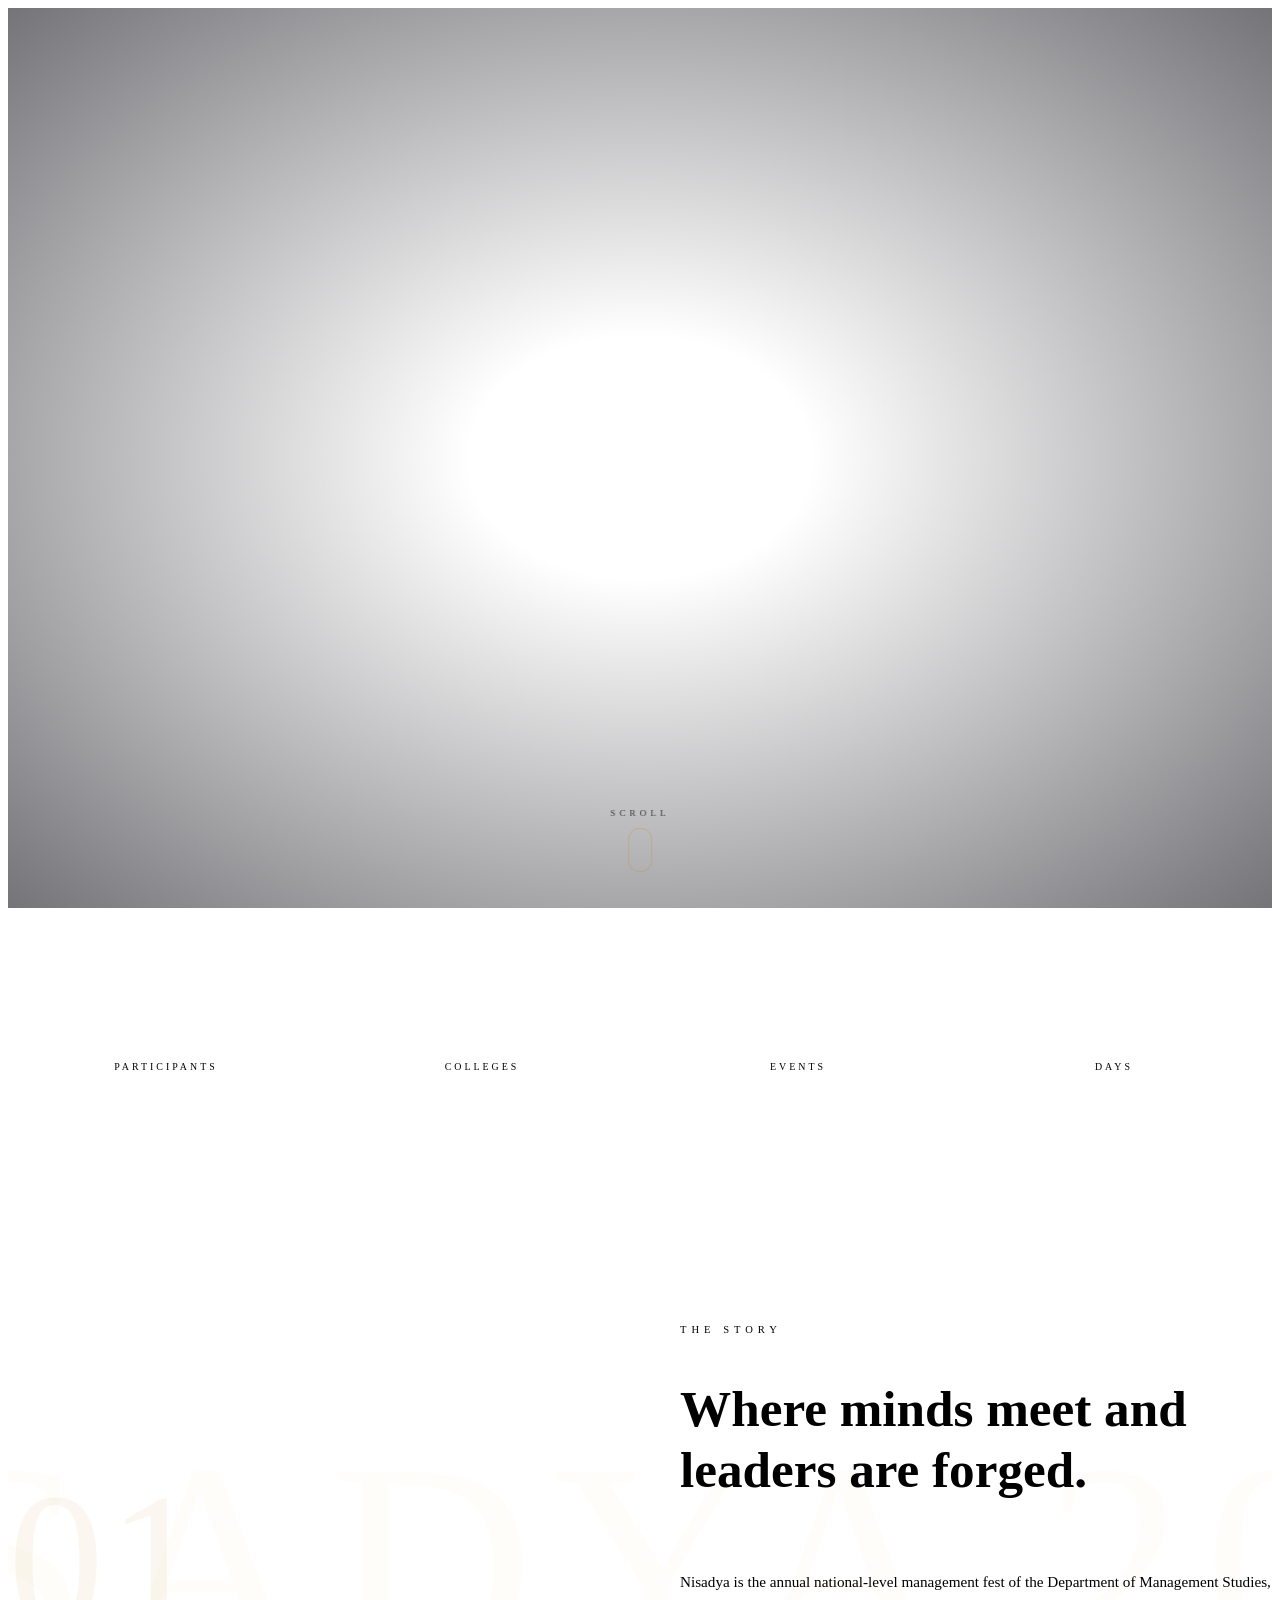
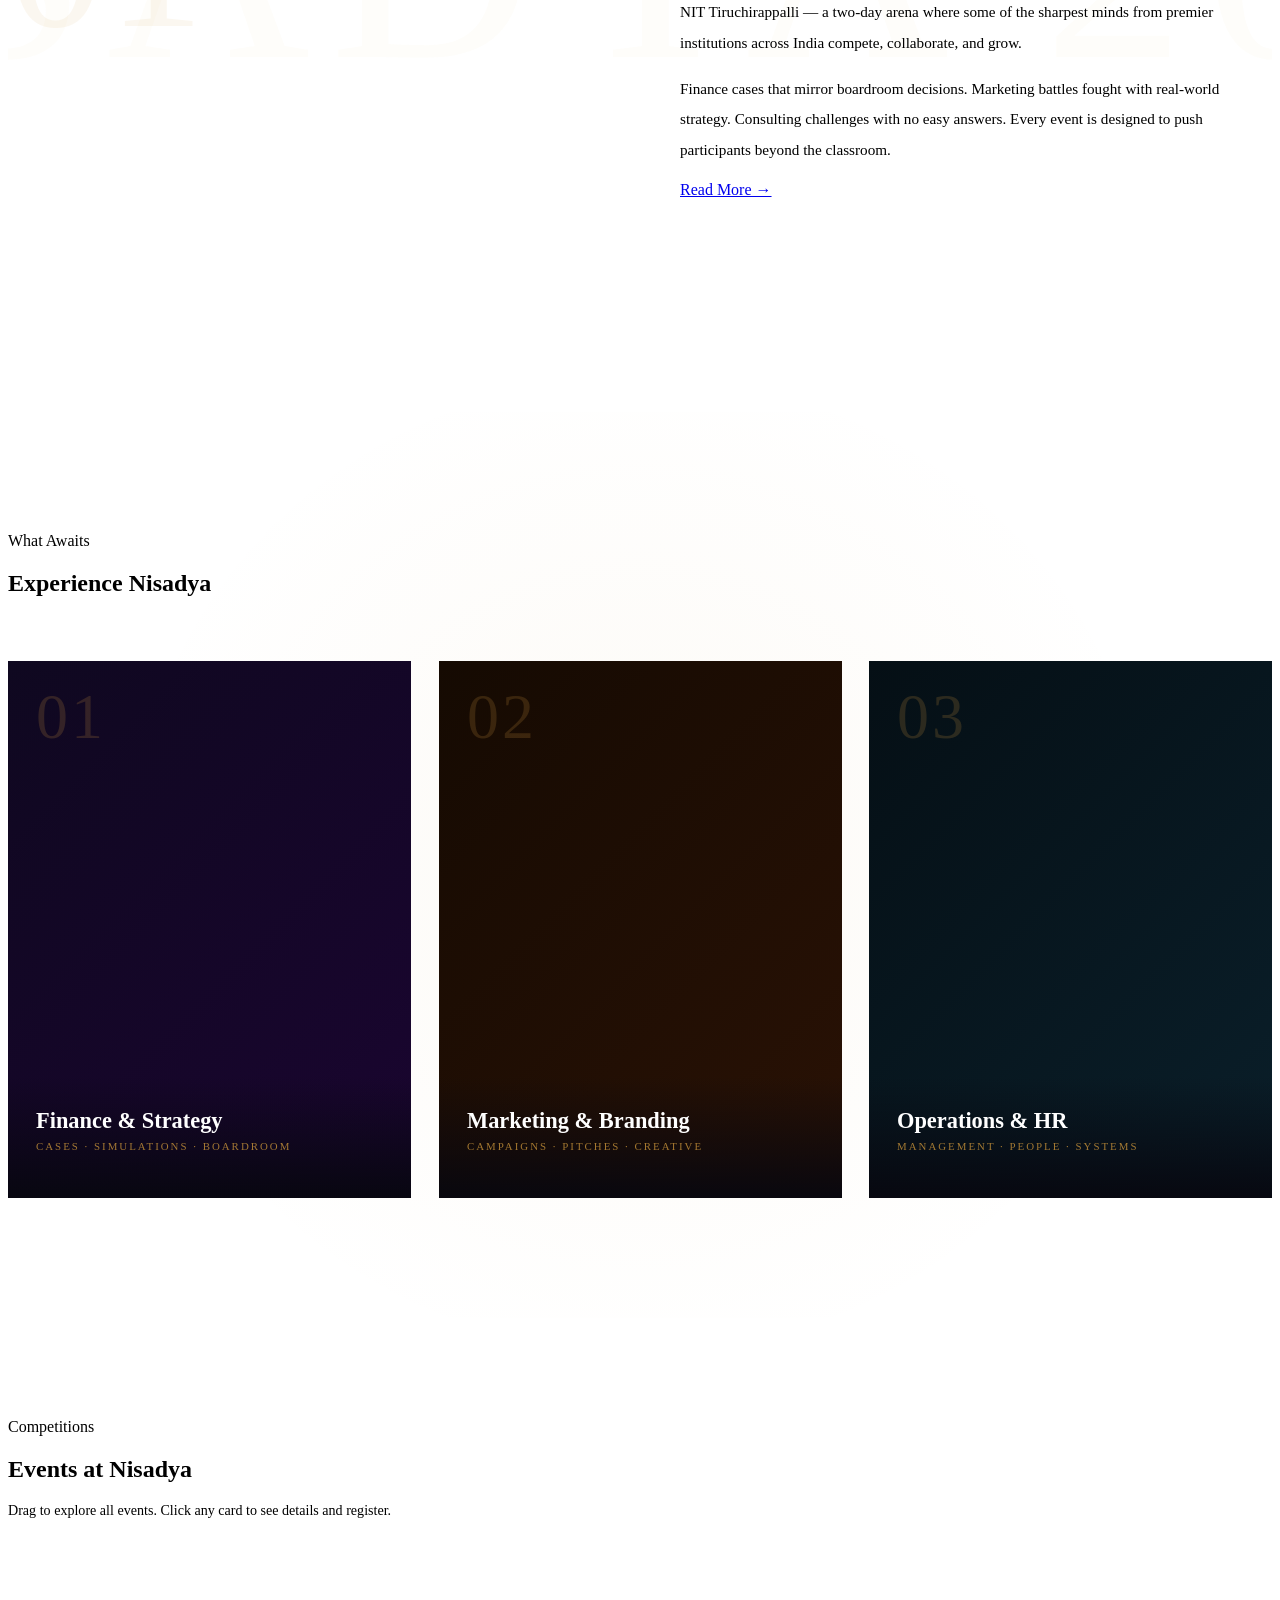
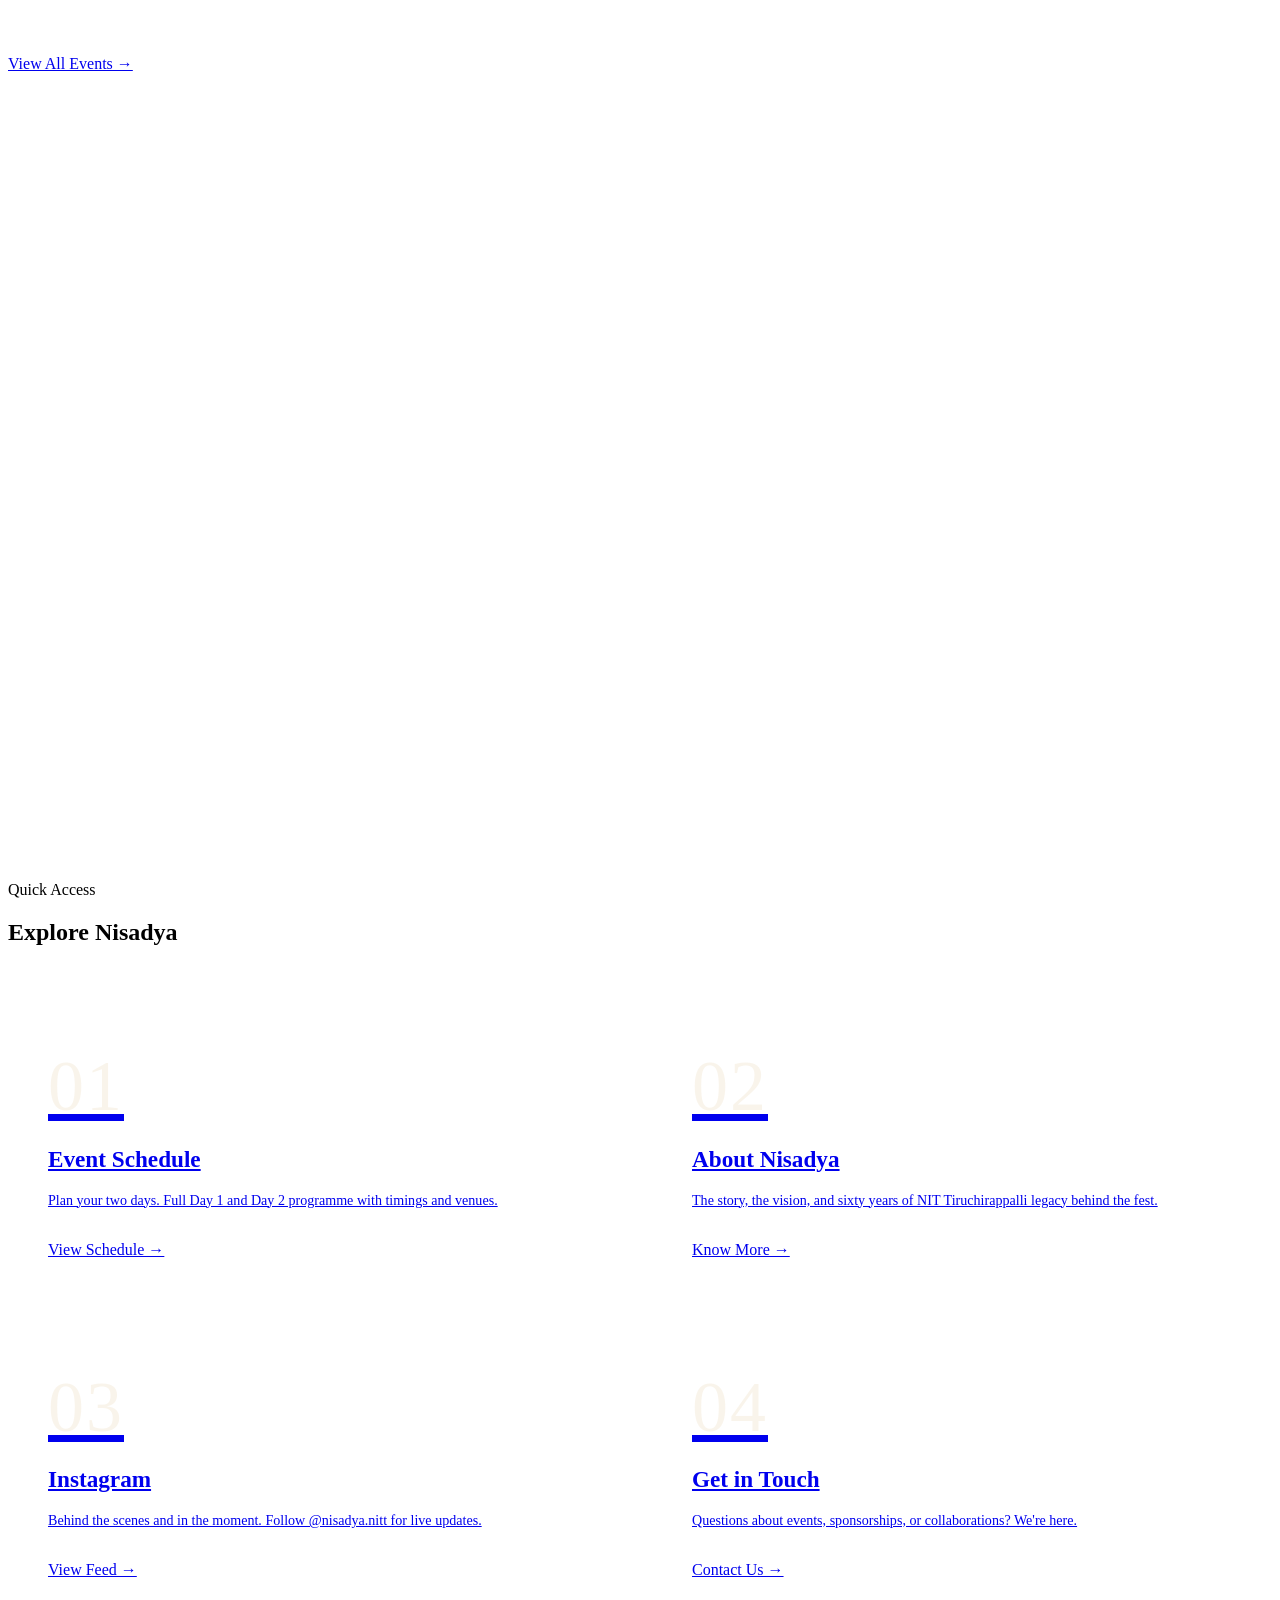
==== index.html @ 536156fb "Create index.html" ====
<!DOCTYPE html>
<html lang="en" data-theme="dark">
<head>
<meta charset="UTF-8"/><meta name="viewport" content="width=device-width,initial-scale=1.0"/>
<title>Nisadya 2025 – National Management Conclave</title>
<link rel="stylesheet" href="css/style.css"/>
<style>
/* ══ HERO ══ */
#hero{position:relative;height:100vh;min-height:640px;overflow:hidden;display:flex;align-items:center;justify-content:center;perspective:1200px;}
#pcanvas{position:absolute;inset:0;z-index:0;}
.hero-ov{position:absolute;inset:0;z-index:1;background:radial-gradient(ellipse 90% 90% at 50% 50%,transparent 15%,rgba(7,7,15,.75) 100%);}
[data-theme="light"] .hero-ov{background:radial-gradient(ellipse 90% 90% at 50% 50%,transparent 15%,rgba(244,239,230,.7) 100%);}
.hero-media{position:absolute;inset:0;z-index:0;}
.hero-slide{position:absolute;inset:0;opacity:0;transition:opacity 1.4s ease;}
.hero-slide.active{opacity:1;}
.hero-slide img,.hero-slide video{width:100%;height:100%;object-fit:cover;}

/* 3D FLOATING HERO TEXT */
.hero-inner{position:relative;z-index:2;text-align:center;padding:0 24px;transform-style:preserve-3d;}
.hero-eyebrow{font-size:.66rem;letter-spacing:6px;text-transform:uppercase;color:var(--gold);margin-bottom:24px;opacity:0;animation:fadeUp .9s .1s var(--ease) forwards;}
.hero-title{font-family:var(--fd);font-size:clamp(5rem,13vw,13rem);letter-spacing:10px;line-height:.9;
  background:linear-gradient(160deg,#fff 10%,var(--gold-lt) 45%,var(--gold) 80%);
  -webkit-background-clip:text;-webkit-text-fill-color:transparent;background-clip:text;
  opacity:0;animation:heroReveal 1.4s .15s var(--ease) forwards;
  filter:drop-shadow(0 0 80px rgba(201,147,58,.3));}
[data-theme="light"] .hero-title{background:linear-gradient(160deg,#1a0f00 10%,var(--gold) 50%,var(--gold-lt) 90%);-webkit-background-clip:text;-webkit-text-fill-color:transparent;background-clip:text;}
.hero-sub{font-family:var(--fs);font-style:italic;font-size:clamp(1rem,2.2vw,1.5rem);color:rgba(240,236,228,.55);margin-top:18px;letter-spacing:2px;opacity:0;animation:fadeUp .9s .35s var(--ease) forwards;}
[data-theme="light"] .hero-sub{color:rgba(40,25,5,.6);}
.hero-actions{display:flex;gap:16px;justify-content:center;margin-top:48px;flex-wrap:wrap;opacity:0;animation:fadeUp .9s .5s var(--ease) forwards;}
.hero-scroll{position:absolute;bottom:36px;left:50%;transform:translateX(-50%);z-index:2;display:flex;flex-direction:column;align-items:center;gap:10px;opacity:0;animation:fadeIn 1s 1.2s forwards;}
.hero-scroll span{font-size:.58rem;letter-spacing:4px;text-transform:uppercase;color:var(--gold);opacity:.7;}
.scroll-mouse{width:22px;height:36px;border:1px solid rgba(201,147,58,.4);border-radius:11px;display:flex;justify-content:center;padding-top:6px;}
.scroll-mouse::before{content:'';width:3px;height:7px;background:var(--gold);border-radius:2px;animation:scrollBall 1.8s ease-in-out infinite;}
@keyframes scrollBall{0%,100%{transform:translateY(0);opacity:1;}100%{transform:translateY(12px);opacity:0;}}
.hero-dots{position:absolute;bottom:36px;right:60px;z-index:3;display:flex;gap:8px;}
.hero-dot{width:6px;height:6px;border-radius:50%;background:rgba(201,147,58,.3);cursor:pointer;transition:background .3s,transform .3s;}
.hero-dot.active{background:var(--gold);transform:scale(1.6);}

/* ══ MARQUEE ══ */
.mq-band{overflow:hidden;padding:22px 0;background:var(--bg2);border-top:1px solid var(--bdr2);border-bottom:1px solid var(--bdr2);}
.mq-track{display:flex;white-space:nowrap;animation:marquee 22s linear infinite;}
.mq-item{font-family:var(--fd);font-size:1.1rem;letter-spacing:5px;color:var(--tx3);padding:0 44px;display:inline-flex;align-items:center;gap:20px;text-transform:uppercase;}
.mq-sep{width:4px;height:4px;border-radius:50%;background:var(--gold);display:inline-block;}

/* ══ STATS ══ */
.stats-band{background:var(--bg2);border-bottom:1px solid var(--bdr2);}
.stats-row{display:grid;grid-template-columns:repeat(4,1fr);}
.stat-item{padding:40px 24px;text-align:center;border-right:1px solid var(--bdr2);position:relative;overflow:hidden;cursor:default;}
.stat-item:last-child{border-right:none;}
.stat-item::before{content:'';position:absolute;inset:0;background:radial-gradient(ellipse at 50% 100%,rgba(201,147,58,.1) 0%,transparent 70%);opacity:0;transition:opacity .5s;}
.stat-item:hover::before{opacity:1;}
.stat-n{font-family:var(--fd);font-size:3.8rem;line-height:1;letter-spacing:2px;background:linear-gradient(135deg,var(--gold),var(--gold-lt));-webkit-background-clip:text;-webkit-text-fill-color:transparent;background-clip:text;}
.stat-l{font-size:.62rem;letter-spacing:3px;text-transform:uppercase;color:var(--tx3);margin-top:8px;}

/* ══ PARALLAX STORY SECTION ══ */
.story-wrap{position:relative;min-height:100vh;overflow:hidden;display:flex;align-items:center;}
.story-bg-fixed{position:absolute;inset:0;z-index:0;
  background:linear-gradient(160deg,var(--bg) 0%,rgba(20,10,2,.95) 100%);}
.story-bg-text{position:absolute;top:50%;left:50%;transform:translate(-50%,-50%);
  font-family:var(--fd);font-size:clamp(10rem,22vw,22rem);letter-spacing:20px;
  color:rgba(201,147,58,.025);white-space:nowrap;pointer-events:none;-webkit-user-select:none;user-select:none;will-change:transform;}
.story-content{position:relative;z-index:2;width:100%;padding:120px 0;}
.story-split{display:grid;grid-template-columns:1fr 1fr;gap:80px;align-items:center;}
.story-left .story-number{font-family:var(--fd);font-size:clamp(8rem,15vw,14rem);line-height:1;
  color:rgba(201,147,58,.08);letter-spacing:4px;-webkit-user-select:none;user-select:none;
  transition:color .5s;}
.story-left:hover .story-number{color:rgba(201,147,58,.15);}
.story-eyebrow{font-size:.66rem;letter-spacing:5px;text-transform:uppercase;color:var(--gold);margin-bottom:16px;display:block;}
.story-heading{font-family:var(--fs);font-size:clamp(2rem,4vw,3.2rem);font-weight:700;line-height:1.2;color:var(--tx);margin-bottom:24px;}
.story-heading em{font-style:normal;color:var(--gold);}
.story-body{font-size:.95rem;line-height:2;color:var(--tx2);}
.story-body p{margin-bottom:16px;}
.story-divider-line{width:60px;height:2px;background:linear-gradient(90deg,var(--gold),transparent);margin:32px 0;}

/* ══ 3D SCENE SECTION ══ */
.scene-section{position:relative;padding:120px 0;overflow:hidden;background:var(--bg2);}
.scene-bg{position:absolute;inset:0;pointer-events:none;
  background:radial-gradient(ellipse 60% 80% at 50% 50%,rgba(201,147,58,.05) 0%,transparent 70%);}
.scene-grid{display:grid;grid-template-columns:repeat(3,1fr);gap:28px;margin-top:64px;}
.scene-card{border-radius:var(--rl);overflow:hidden;position:relative;aspect-ratio:3/4;cursor:pointer;
  transform-style:preserve-3d;transition:transform .6s var(--ease);will-change:transform;}
.scene-card:hover{transform:perspective(800px) rotateY(-8deg) rotateX(4deg) scale(1.04);}
.scene-card-bg{position:absolute;inset:0;background:linear-gradient(135deg,var(--bg3),var(--bg));transition:transform .6s var(--ease);}
.scene-card:hover .scene-card-bg{transform:scale(1.06);}
.scene-card-num{position:absolute;top:24px;left:28px;font-family:var(--fd);font-size:4rem;color:rgba(201,147,58,.2);letter-spacing:3px;line-height:1;}
.scene-card-glow{position:absolute;inset:0;background:radial-gradient(circle at var(--mx,50%) var(--my,50%),rgba(201,147,58,.15) 0%,transparent 60%);opacity:0;transition:opacity .4s;}
.scene-card:hover .scene-card-glow{opacity:1;}
.scene-card-content{position:absolute;bottom:0;left:0;right:0;padding:32px 28px;background:linear-gradient(to top,rgba(7,7,15,.95) 0%,transparent 100%);}
[data-theme="light"] .scene-card-content{background:linear-gradient(to top,rgba(20,10,0,.85) 0%,transparent 100%);}
.scene-card-title{font-family:var(--fs);font-size:1.4rem;font-weight:700;color:#fff;margin-bottom:6px;}
.scene-card-sub{font-size:.68rem;letter-spacing:2px;text-transform:uppercase;color:rgba(201,147,58,.8);}
.scene-card-line{width:0;height:2px;background:linear-gradient(90deg,var(--gold),var(--gold-lt));transition:width .5s var(--ease);margin-top:12px;}
.scene-card:hover .scene-card-line{width:60px;}

/* ══ HORIZONTAL SCROLL EVENTS ══ */
.hscroll-section{padding:100px 0;overflow:hidden;background:var(--bg);}
.hscroll-outer{position:relative;}
.hscroll-track{display:flex;gap:20px;padding:20px 56px 40px;overflow-x:auto;scrollbar-width:none;cursor:grab;-webkit-overflow-scrolling:touch;}
.hscroll-track::-webkit-scrollbar{display:none;}
.hscroll-track.dragging{cursor:grabbing;user-select:none;}
.hcard{flex:0 0 280px;border-radius:var(--rl);overflow:hidden;position:relative;aspect-ratio:2/3;background:var(--bg3);
  transition:transform .4s var(--ease),box-shadow .4s;flex-shrink:0;}
.hcard:hover{transform:translateY(-12px) scale(1.02);box-shadow:0 30px 60px rgba(0,0,0,.4);}
.hcard-img{width:100%;height:100%;object-fit:cover;transition:transform .7s var(--ease);}
.hcard:hover .hcard-img{transform:scale(1.08);}
.hcard-ph{width:100%;height:100%;display:flex;flex-direction:column;align-items:center;justify-content:center;gap:12px;background:linear-gradient(135deg,var(--bg3),var(--bg2));}
.hcard-ph-init{font-family:var(--fd);font-size:4rem;color:rgba(201,147,58,.25);letter-spacing:4px;}
.hcard-overlay{position:absolute;inset:0;background:linear-gradient(to top,rgba(7,7,15,.92) 0%,rgba(7,7,15,.2) 50%,transparent 100%);display:flex;flex-direction:column;justify-content:flex-end;padding:24px;}
[data-theme="light"] .hcard-overlay{background:linear-gradient(to top,rgba(15,8,0,.85) 0%,transparent 55%);}
.hcard-num{font-family:var(--fd);font-size:3rem;color:rgba(201,147,58,.35);line-height:1;margin-bottom:4px;}
.hcard-name{font-family:var(--fs);font-size:1.2rem;font-weight:700;color:#fff;margin-bottom:4px;line-height:1.3;}
.hcard-date{font-size:.62rem;letter-spacing:2px;text-transform:uppercase;color:rgba(201,147,58,.8);}

/* ══ SCROLL TRIGGERED TEXT REVEAL ══ */
.text-reveal-section{padding:140px 0;background:var(--bg);overflow:hidden;position:relative;}
.text-reveal-line{display:block;overflow:hidden;margin-bottom:8px;}
.text-reveal-inner{font-family:var(--fs);font-size:clamp(2rem,5vw,4.5rem);font-weight:700;
  display:inline-block;transform:translateY(110%);transition:transform 1s var(--ease);}
.text-reveal-inner.on{transform:translateY(0);}
.text-reveal-gold{color:var(--gold);}
.text-reveal-sub{font-size:.9rem;line-height:1.9;color:var(--tx2);max-width:520px;margin-top:32px;opacity:0;transform:translateY(20px);transition:opacity .8s .4s var(--ease),transform .8s .4s var(--ease);}
.text-reveal-sub.on{opacity:1;transform:translateY(0);}
.text-reveal-cta{margin-top:40px;opacity:0;transform:translateY(20px);transition:opacity .8s .6s var(--ease),transform .8s .6s var(--ease);}
.text-reveal-cta.on{opacity:1;transform:translateY(0);}

/* ══ PREVIEW NAV CARDS ══ */
.preview-grid{display:grid;grid-template-columns:repeat(2,1fr);gap:24px;margin-top:60px;}
.pcard{padding:44px 40px;border-radius:var(--rl);cursor:pointer;position:relative;transition:transform .4s var(--ease);overflow:hidden;}
.pcard::after{content:'';position:absolute;bottom:0;left:0;right:0;height:2px;background:linear-gradient(90deg,var(--gold),var(--gold-lt),transparent);transform:scaleX(0);transform-origin:left;transition:transform .5s var(--ease);}
.pcard:hover::after{transform:scaleX(1);}
.pcard:hover{transform:translateY(-6px);}
[data-theme="light"] .pcard{background:rgba(255,255,255,.8);border:1px solid rgba(0,0,0,.08);box-shadow:0 4px 20px rgba(0,0,0,.06);}
.pcard-n{font-family:var(--fd);font-size:4.5rem;line-height:1;letter-spacing:2px;color:rgba(201,147,58,.1);margin-bottom:20px;}
.pcard h3{font-family:var(--fs);font-size:1.45rem;font-weight:700;margin-bottom:12px;color:var(--tx);}
.pcard p{font-size:.88rem;color:var(--tx2);line-height:1.85;margin-bottom:28px;}

@keyframes heroReveal{from{opacity:0;transform:translateY(40px) scaleX(.95);}to{opacity:1;transform:translateY(0) scaleX(1);}}
@keyframes fadeUp{from{opacity:0;transform:translateY(24px);}to{opacity:1;transform:translateY(0);}}
@keyframes fadeIn{from{opacity:0;}to{opacity:1;}}
@media(max-width:900px){.story-split{grid-template-columns:1fr;}.scene-grid{grid-template-columns:1fr 1fr;}}
@media(max-width:768px){.stats-row{grid-template-columns:1fr 1fr;}.preview-grid{grid-template-columns:1fr;}.scene-grid{grid-template-columns:1fr;}.hero-dots{display:none;}.hscroll-track{padding:20px 20px 40px;}}
</style>
</head>
<body>
<div id="nav-root"></div>

<!-- ══ HERO ══ -->
<section id="hero">
  <canvas id="pcanvas"></canvas>
  <div class="hero-media" id="heroMedia"></div>
  <div class="hero-ov" id="heroOv"></div>
  <div class="hero-inner" id="heroInner">
    <p class="hero-eyebrow">Department of Management Studies · NIT Tiruchirappalli</p>
    <h1 class="hero-title" id="heroTitle">NISADYA</h1>
    <p class="hero-sub">The National Management Conclave</p>
    <div class="hero-actions">
      <a href="events.html" class="btn btn-gold mag">Explore Events</a>
      <a href="about.html" class="btn btn-outline mag">Discover More</a>
    </div>
  </div>
  <div class="hero-dots" id="heroDots"></div>
  <div class="hero-scroll">
    <span>Scroll</span>
    <div class="scroll-mouse"></div>
  </div>
</section>

<!-- ══ MARQUEE ══ -->
<div class="mq-band">
  <div class="mq-track" id="mqTrack"></div>
</div>

<!-- ══ STATS ══ -->
<div class="stats-band">
  <div class="stats-row">
    <div class="stat-item rv"><div class="stat-n" data-count="500" data-suffix="+">0</div><div class="stat-l">Participants</div></div>
    <div class="stat-item rv d1"><div class="stat-n" data-count="30" data-suffix="+">0</div><div class="stat-l">Colleges</div></div>
    <div class="stat-item rv d2"><div class="stat-n" data-count="10" data-suffix="+">0</div><div class="stat-l">Events</div></div>
    <div class="stat-item rv d3"><div class="stat-n">2</div><div class="stat-l">Days</div></div>
  </div>
</div>

<!-- ══ PARALLAX STORY ══ -->
<section class="story-wrap">
  <div class="story-bg-fixed"></div>
  <div class="story-bg-text" id="storyBgText">NISADYA 2025</div>
  <div class="story-content">
    <div class="container">
      <div class="story-split">
        <div class="story-left rvl">
          <div class="story-number">01</div>
        </div>
        <div class="rvr">
          <span class="story-eyebrow">The Story</span>
          <h2 class="story-heading">Where <em>minds</em> meet and leaders are <em>forged.</em></h2>
          <div class="story-divider-line"></div>
          <div class="story-body">
            <p>Nisadya is the annual national-level management fest of the Department of Management Studies, NIT Tiruchirappalli — a two-day arena where some of the sharpest minds from premier institutions across India compete, collaborate, and grow.</p>
            <p>Finance cases that mirror boardroom decisions. Marketing battles fought with real-world strategy. Consulting challenges with no easy answers. Every event is designed to push participants beyond the classroom.</p>
          </div>
          <a href="about.html" class="btn btn-outline btn-sm" style="margin-top:28px;">Read More →</a>
        </div>
      </div>
    </div>
  </div>
</section>

<!-- ══ 3D SCENE CARDS ══ -->
<section class="scene-section">
  <div class="scene-bg"></div>
  <div class="container">
    <span class="eyebrow rv">What Awaits</span>
    <h2 class="sec-title rv">Experience Nisadya</h2>
    <div class="sec-line rv"></div>
    <div class="scene-grid" id="sceneGrid">
      <div class="scene-card rv tilt" data-href="events.html">
        <div class="scene-card-bg" style="background:linear-gradient(135deg,#0f0820,#1a0530);"></div>
        <div class="scene-card-glow"></div>
        <div class="scene-card-num">01</div>
        <div class="scene-card-content">
          <div class="scene-card-title">Finance &amp; Strategy</div>
          <div class="scene-card-sub">Cases · Simulations · Boardroom</div>
          <div class="scene-card-line"></div>
        </div>
      </div>
      <div class="scene-card rv d1 tilt" data-href="events.html">
        <div class="scene-card-bg" style="background:linear-gradient(135deg,#150a02,#2a1205);"></div>
        <div class="scene-card-glow"></div>
        <div class="scene-card-num">02</div>
        <div class="scene-card-content">
          <div class="scene-card-title">Marketing &amp; Branding</div>
          <div class="scene-card-sub">Campaigns · Pitches · Creative</div>
          <div class="scene-card-line"></div>
        </div>
      </div>
      <div class="scene-card rv d2 tilt" data-href="events.html">
        <div class="scene-card-bg" style="background:linear-gradient(135deg,#050f15,#0a1f2a);"></div>
        <div class="scene-card-glow"></div>
        <div class="scene-card-num">03</div>
        <div class="scene-card-content">
          <div class="scene-card-title">Operations &amp; HR</div>
          <div class="scene-card-sub">Management · People · Systems</div>
          <div class="scene-card-line"></div>
        </div>
      </div>
    </div>
  </div>
</section>

<!-- ══ EVENTS HORIZONTAL SCROLL ══ -->
<section class="hscroll-section">
  <div class="container" style="margin-bottom:40px;">
    <span class="eyebrow rv">Competitions</span>
    <h2 class="sec-title rv">Events at Nisadya</h2>
    <div class="sec-line rv"></div>
    <p class="rv" style="font-size:.88rem;color:var(--tx2);max-width:480px;">Drag to explore all events. Click any card to see details and register.</p>
  </div>
  <div class="hscroll-track" id="hscrollTrack"></div>
  <div class="container" style="margin-top:36px;">
    <a href="events.html" class="btn btn-gold rv">View All Events →</a>
  </div>
</section>

<!-- ══ TEXT REVEAL SECTION ══ -->
<section class="text-reveal-section" id="textRevealSec">
  <div class="container">
    <div class="text-reveal-grid" style="display:grid;grid-template-columns:1fr 1fr;gap:80px;align-items:center;">
      <div>
        <div class="text-reveal-line"><span class="text-reveal-inner">This is not</span></div>
        <div class="text-reveal-line"><span class="text-reveal-inner">just another</span></div>
        <div class="text-reveal-line"><span class="text-reveal-inner text-reveal-gold">management</span></div>
        <div class="text-reveal-line"><span class="text-reveal-inner">fest.</span></div>
      </div>
      <div>
        <p class="text-reveal-sub">Nisadya is a reckoning. Two days where everything you've learned gets stress-tested. Where the gap between theory and practice closes. Where you find out exactly what you're made of.</p>
        <div class="text-reveal-cta">
          <a href="events.html" class="btn btn-gold mag">Enter the Arena →</a>
        </div>
      </div>
    </div>
  </div>
</section>

<!-- ══ QUICK NAV ══ -->
<section style="padding:100px 0;background:var(--bg2);">
  <div class="container">
    <span class="eyebrow rv">Quick Access</span>
    <h2 class="sec-title rv">Explore Nisadya</h2>
    <div class="sec-line rv"></div>
    <div class="preview-grid">
      <a href="schedule.html" class="pcard glass tilt rv"><div class="tilt-shine"></div><div class="pcard-n">01</div><h3>Event Schedule</h3><p>Plan your two days. Full Day 1 and Day 2 programme with timings and venues.</p><span class="btn btn-outline btn-sm">View Schedule →</span></a>
      <a href="about.html" class="pcard glass tilt rv d1"><div class="tilt-shine"></div><div class="pcard-n">02</div><h3>About Nisadya</h3><p>The story, the vision, and sixty years of NIT Tiruchirappalli legacy behind the fest.</p><span class="btn btn-outline btn-sm">Know More →</span></a>
      <a href="instagram.html" class="pcard glass tilt rv d2"><div class="tilt-shine"></div><div class="pcard-n">03</div><h3>Instagram</h3><p>Behind the scenes and in the moment. Follow @nisadya.nitt for live updates.</p><span class="btn btn-outline btn-sm">View Feed →</span></a>
      <a href="contact.html" class="pcard glass tilt rv d3"><div class="tilt-shine"></div><div class="pcard-n">04</div><h3>Get in Touch</h3><p>Questions about events, sponsorships, or collaborations? We're here.</p><span class="btn btn-outline btn-sm">Contact Us →</span></a>
    </div>
  </div>
</section>

<div id="foot-root"></div>
<script src="js/config.js"></script>
<script>
/* ══ PARTICLES ══ */
function initParticles(){
  const c=document.getElementById('pcanvas'),ctx=c.getContext('2d');
  let W,H,pts=[];
  function resize(){W=c.width=c.offsetWidth;H=c.height=c.offsetHeight;}
  window.addEventListener('resize',()=>{resize();build();});resize();
  function build(){pts=Array.from({length:110},()=>({x:Math.random()*W,y:Math.random()*H,vx:(Math.random()-.5)*.32,vy:(Math.random()-.5)*.32,r:Math.random()*1.5+.3,o:Math.random()*.55+.15,gold:Math.random()>.4}));}
  build();
  let mx=W/2,my=H/2;
  document.addEventListener('mousemove',e=>{mx=e.clientX;my=e.clientY;});
  function draw(){
    ctx.clearRect(0,0,W,H);
    pts.forEach(p=>{
      p.x+=p.vx;p.y+=p.vy;
      if(p.x<0||p.x>W)p.vx*=-1;if(p.y<0||p.y>H)p.vy*=-1;
      const dx=p.x-mx,dy=p.y-my,d=Math.sqrt(dx*dx+dy*dy);
      if(d<130){p.vx+=dx/d*.014;p.vy+=dy/d*.014;}
      const spd=Math.sqrt(p.vx*p.vx+p.vy*p.vy);
      if(spd>.75){p.vx=p.vx/spd*.75;p.vy=p.vy/spd*.75;}
      ctx.beginPath();ctx.arc(p.x,p.y,p.r,0,Math.PI*2);
      ctx.fillStyle=p.gold?`rgba(201,147,58,${p.o})`:`rgba(255,255,255,${p.o*.3})`;ctx.fill();
    });
    for(let i=0;i<pts.length;i++)for(let j=i+1;j<pts.length;j++){
      const dx=pts[i].x-pts[j].x,dy=pts[i].y-pts[j].y,d=Math.sqrt(dx*dx+dy*dy);
      if(d<110){ctx.beginPath();ctx.moveTo(pts[i].x,pts[i].y);ctx.lineTo(pts[j].x,pts[j].y);ctx.strokeStyle=`rgba(201,147,58,${.15*(1-d/110)})`;ctx.lineWidth=.55;ctx.stroke();}
    }
    requestAnimationFrame(draw);
  }draw();
}

/* ══ HERO 3D MOUSE TILT ══ */
function initHeroTilt(){
  const hero=document.getElementById('hero'),inner=document.getElementById('heroInner');
  hero.addEventListener('mousemove',e=>{
    const r=hero.getBoundingClientRect();
    const x=(e.clientX-r.left)/r.width-.5;
    const y=(e.clientY-r.top)/r.height-.5;
    inner.style.transform=`perspective(1200px) rotateY(${x*8}deg) rotateX(${-y*6}deg) translateZ(20px)`;
    inner.style.transition='transform .1s';
  });
  hero.addEventListener('mouseleave',()=>{
    inner.style.transform='perspective(1200px) rotateY(0) rotateX(0) translateZ(0)';
    inner.style.transition='transform .8s var(--ease)';
  });
}

/* ══ HERO CAROUSEL ══ */
function initHero(){
  const media=document.getElementById('heroMedia'),dots=document.getElementById('heroDots');
  let slides=[],cur=0;
  (CONFIG.hero.images||[]).forEach(id=>{if(!id)return;const d=document.createElement('div');d.className='hero-slide';d.innerHTML=`<img src="${driveImg(id)}" alt="Nisadya"/>`;slides.push(d);media.appendChild(d);});
  (CONFIG.hero.videos||[]).forEach(id=>{if(!id)return;const d=document.createElement('div');d.className='hero-slide';d.innerHTML=`<video autoplay muted loop playsinline src="${driveVid(id)}"></video>`;slides.push(d);media.appendChild(d);});
  if(!slides.length)return;
  slides[0].classList.add('active');
  slides.forEach((_,i)=>{const dot=document.createElement('div');dot.className='hero-dot'+(i===0?' active':'');dot.onclick=()=>goTo(i);dots.appendChild(dot);});
  if(slides.length>1)setInterval(()=>goTo((cur+1)%slides.length),5500);
  function goTo(i){slides[cur].classList.remove('active');document.querySelectorAll('.hero-dot')[cur]?.classList.remove('active');cur=i;slides[i].classList.add('active');document.querySelectorAll('.hero-dot')[i]?.classList.add('active');}
}

/* ══ PARALLAX ON SCROLL ══ */
function initScrollEffects(){
  const bgText=document.getElementById('storyBgText');
  const heroOv=document.getElementById('heroOv');
  const textReveal=document.getElementById('textRevealSec');

  // Intersection for text reveal
  const trObs=new IntersectionObserver(entries=>{
    entries.forEach(e=>{
      if(e.isIntersecting){
        e.currentTarget.querySelectorAll('.text-reveal-inner').forEach((el,i)=>{
          setTimeout(()=>el.classList.add('on'),i*120);
        });
        e.currentTarget.querySelector('.text-reveal-sub')?.classList.add('on');
        e.currentTarget.querySelector('.text-reveal-cta')?.classList.add('on');
        trObs.unobserve(e.target);
      }
    });
  },{threshold:.3});
  if(textReveal)trObs.observe(textReveal);

  window.addEventListener('scroll',()=>{
    const sy=window.scrollY;
    // Background text moves at different speed (parallax)
    if(bgText)bgText.style.transform=`translate(-50%,-50%) translateX(${sy*.08}px)`;
    // Hero parallax — title rises as you scroll
    const heroTitle=document.getElementById('heroTitle');
    if(heroTitle&&sy<window.innerHeight)heroTitle.style.transform=`translateY(${sy*.25}px)`;
    if(heroOv&&sy<window.innerHeight)heroOv.style.opacity=Math.min(sy/600,.85)+.15;
  });
}

/* ══ COUNTER ANIM ══ */
function initCounters(){
  const obs=new IntersectionObserver(entries=>{
    entries.forEach(e=>{
      if(e.isIntersecting&&!e.target.dataset.done){
        e.target.dataset.done='1';
        const t=parseInt(e.target.dataset.count)||0,s=e.target.dataset.suffix||'';
        let st=null;
        const step=ts=>{if(!st)st=ts;const p=Math.min((ts-st)/1600,1);e.target.textContent=Math.floor(p*t)+(p===1?s:'');if(p<1)requestAnimationFrame(step);};
        requestAnimationFrame(step);
      }
    });
  },{threshold:.6});
  document.querySelectorAll('[data-count]').forEach(el=>obs.observe(el));
}

/* ══ SCENE CARDS 3D ══ */
function initSceneCards(){
  document.querySelectorAll('.scene-card').forEach(card=>{
    card.addEventListener('mousemove',e=>{
      const r=card.getBoundingClientRect();
      const x=(e.clientX-r.left)/r.width-.5,y=(e.clientY-r.top)/r.height-.5;
      card.style.transform=`perspective(800px) rotateY(${x*18}deg) rotateX(${-y*14}deg) scale(1.04)`;
      const glow=card.querySelector('.scene-card-glow');
      if(glow){glow.style.setProperty('--mx',`${(x+.5)*100}%`);glow.style.setProperty('--my',`${(y+.5)*100}%`);}
    });
    card.addEventListener('mouseleave',()=>{card.style.transform='perspective(800px) rotateY(0) rotateX(0) scale(1)';});
    card.addEventListener('click',()=>{if(card.dataset.href)location.href=card.dataset.href;});
  });
}

/* ══ MARQUEE ══ */
function buildMarquee(){
  const items=['Finance','Strategy','Marketing','Operations','Human Resources','Consulting','Innovation','Leadership','Analytics'];
  const t=document.getElementById('mqTrack');
  const h=items.map(i=>`<span class="mq-item">${i}<span class="mq-sep"></span></span>`).join('');
  t.innerHTML=h+h;
}

/* ══ HORIZONTAL EVENTS ══ */
async function buildHscroll(){
  const track=document.getElementById('hscrollTrack');
  try{
    const res=await fetch(sheetUrl(CONFIG.sheets.eventsSheetId,CONFIG.sheetTabs.events));
    if(!res.ok)throw new Error();
    const evs=parseCSV(await res.text()).map(mapEvent);
    window._events=evs;
    addSearchItems(evs.map((ev,i)=>({tag:'Event',title:ev.name,snippet:`${ev.date||''} · ${ev.details.slice(0,80)}`,url:`event-detail.html?event=${i}`})));
    track.innerHTML=evs.map((ev,i)=>`
      <a href="event-detail.html?event=${i}" class="hcard">
        ${ev.thumb?`<img class="hcard-img" src="${driveImg(ev.thumb)}" alt="${ev.name}" loading="lazy"/>`:`<div class="hcard-ph"><div class="hcard-ph-init">${ev.name.substring(0,2).toUpperCase()}</div></div>`}
        <div class="hcard-overlay">
          <div class="hcard-num">${String(i+1).padStart(2,'0')}</div>
          <div class="hcard-name">${ev.name}</div>
          <div class="hcard-date">${ev.date||'Date TBA'}</div>
        </div>
      </a>`).join('');
    // Drag scroll
    let isDown=false,startX,scrollLeft;
    track.addEventListener('mousedown',e=>{isDown=true;track.classList.add('dragging');startX=e.pageX-track.offsetLeft;scrollLeft=track.scrollLeft;});
    ['mouseleave','mouseup'].forEach(ev=>track.addEventListener(ev,()=>{isDown=false;track.classList.remove('dragging');}));
    track.addEventListener('mousemove',e=>{if(!isDown)return;e.preventDefault();track.scrollLeft=scrollLeft-(e.pageX-track.offsetLeft-startX)*1.5;});
  }catch(e){
    track.innerHTML='<div style="padding:40px 56px;color:var(--tx3);font-size:.82rem;letter-spacing:2px;white-space:nowrap;">Add Sheet ID in config.js to see events here.</div>';
  }
}

boot('index',()=>{
  initParticles();initHero();initHeroTilt();buildMarquee();buildHscroll();
  initScrollEffects();initCounters();initSceneCards();
});
</script>
</body>
</html>
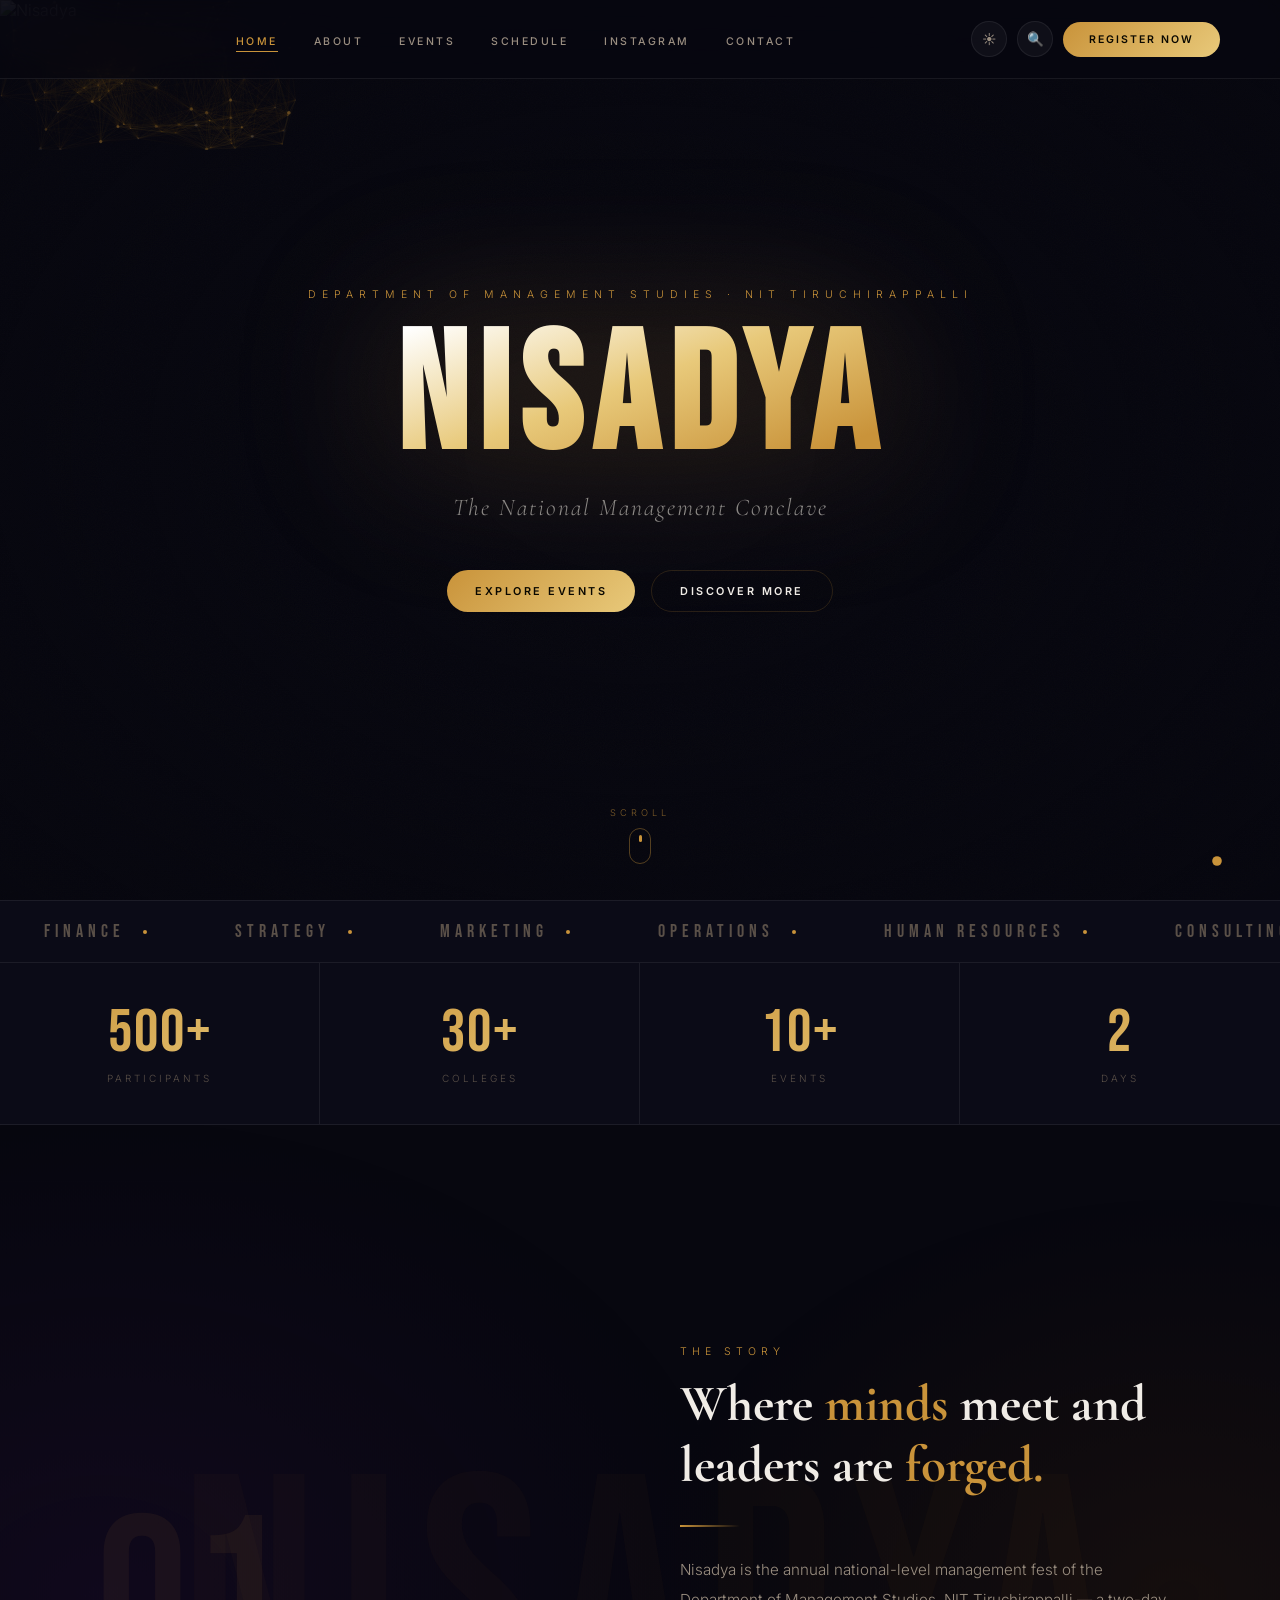
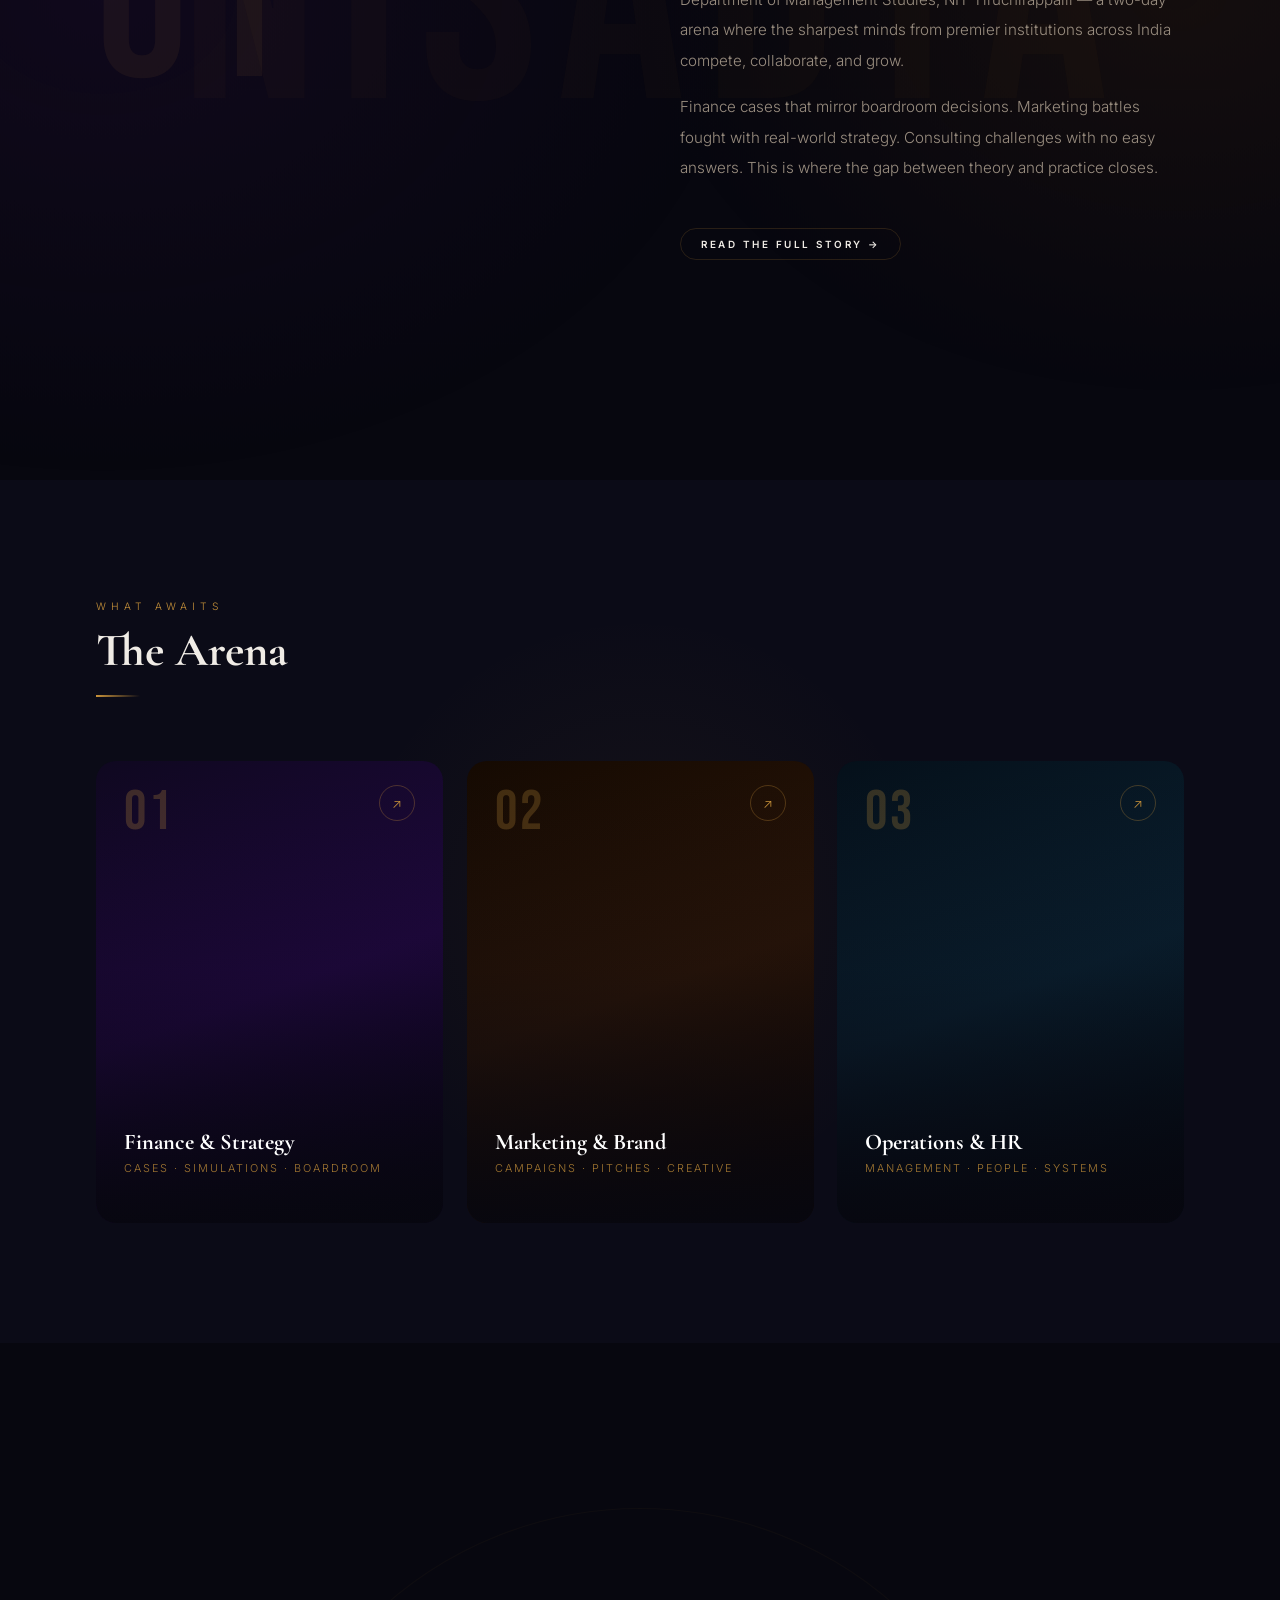
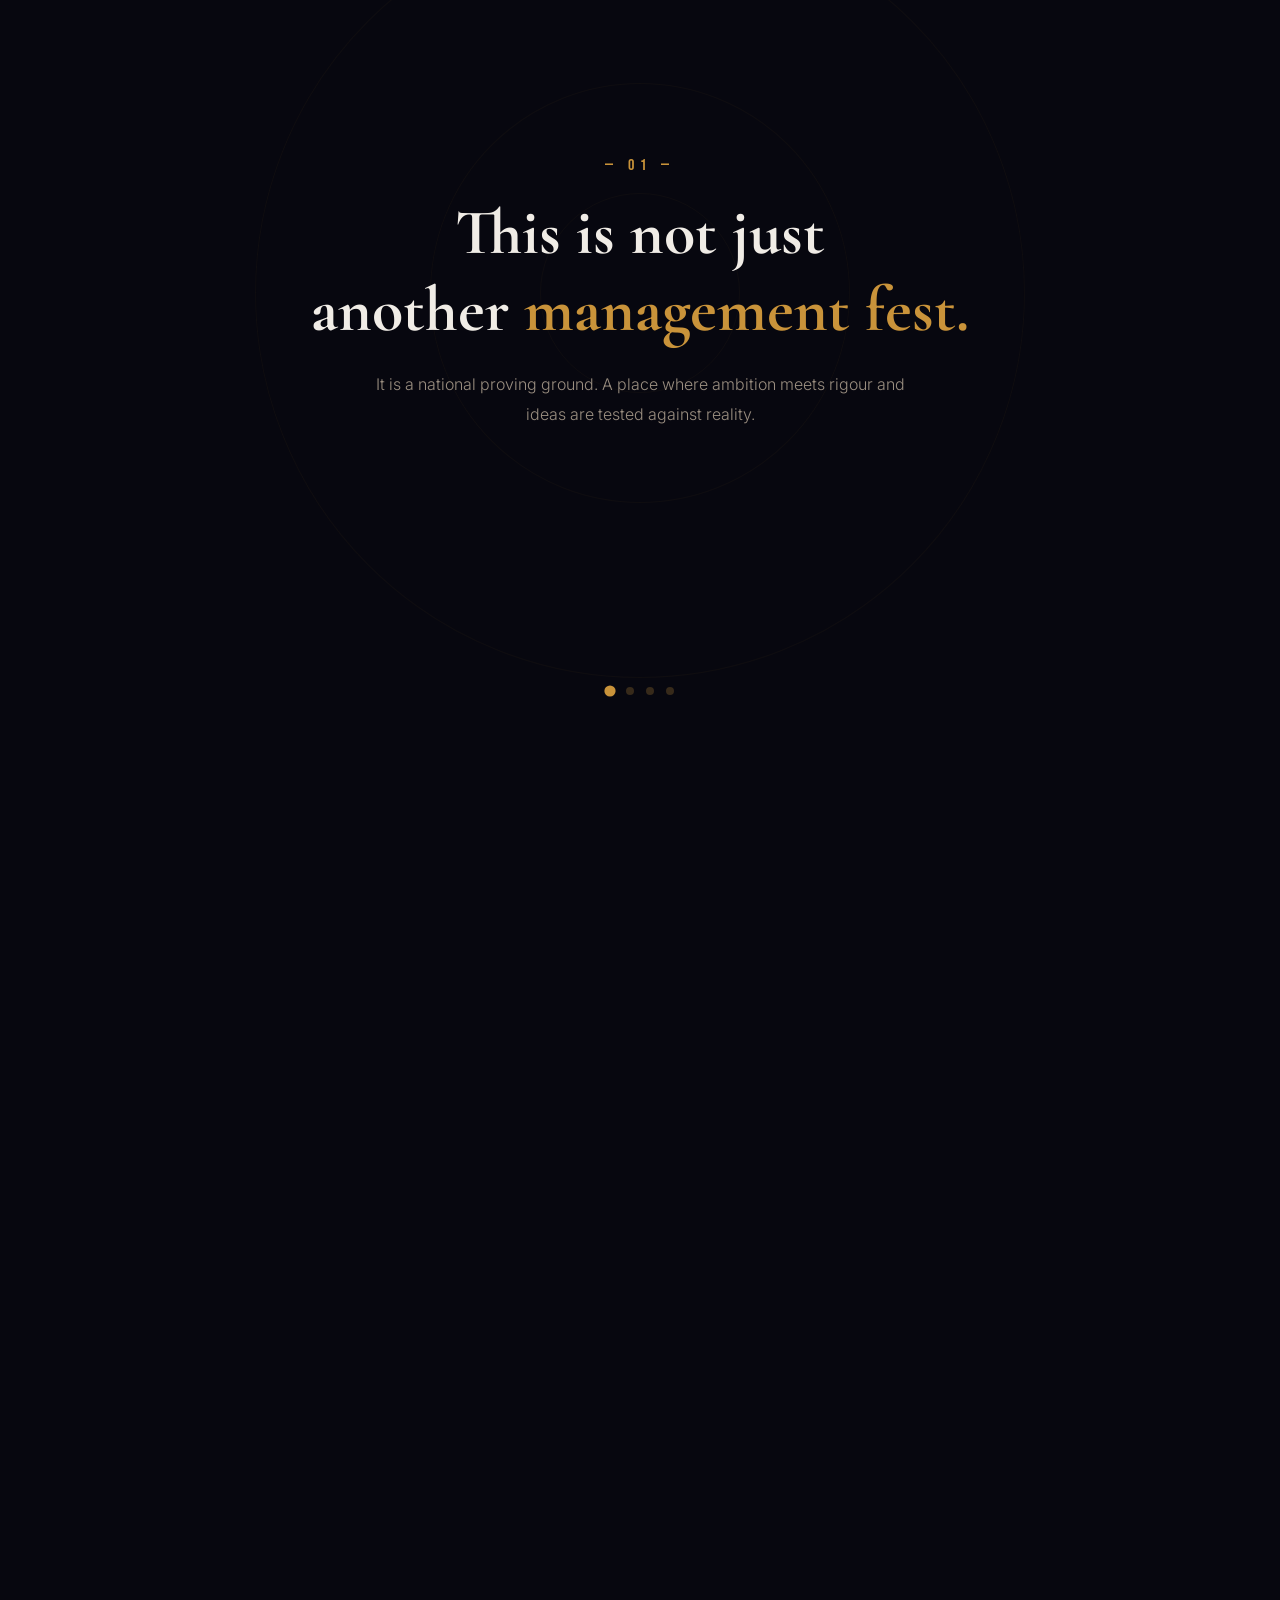
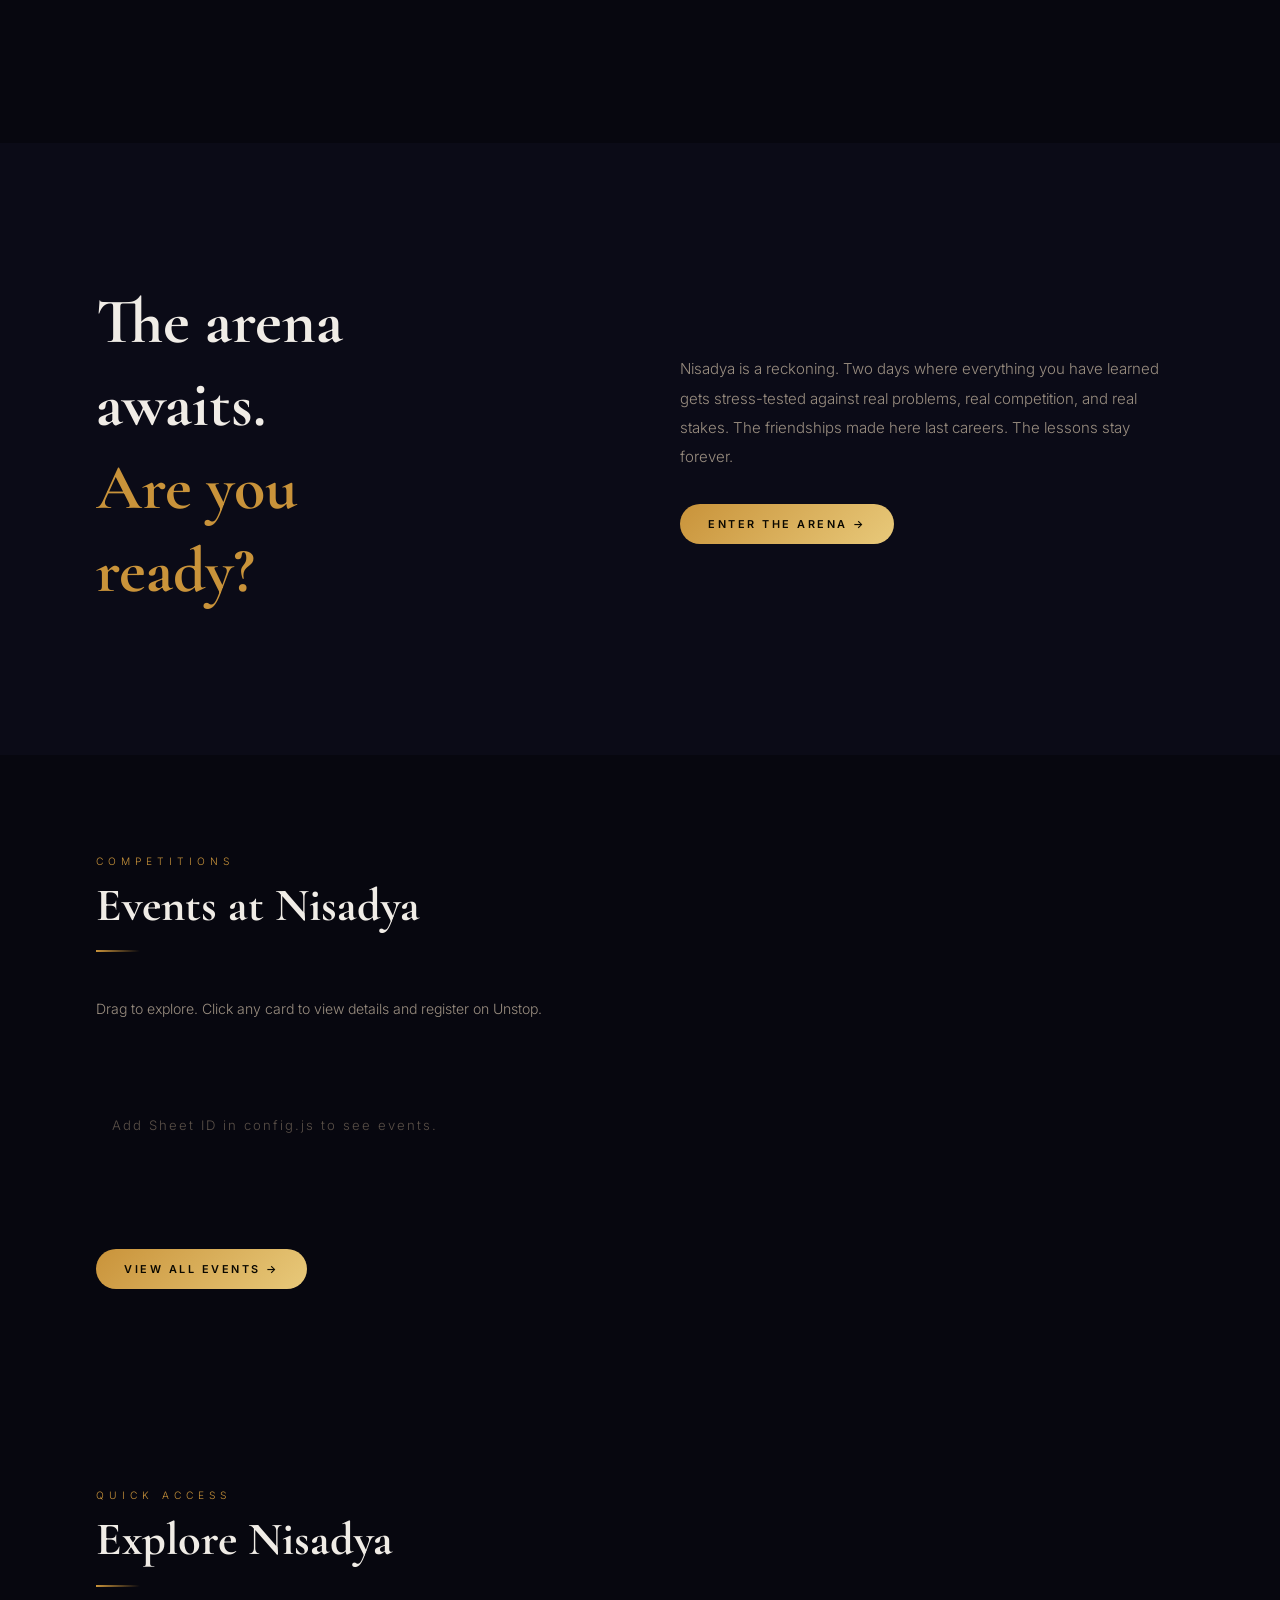
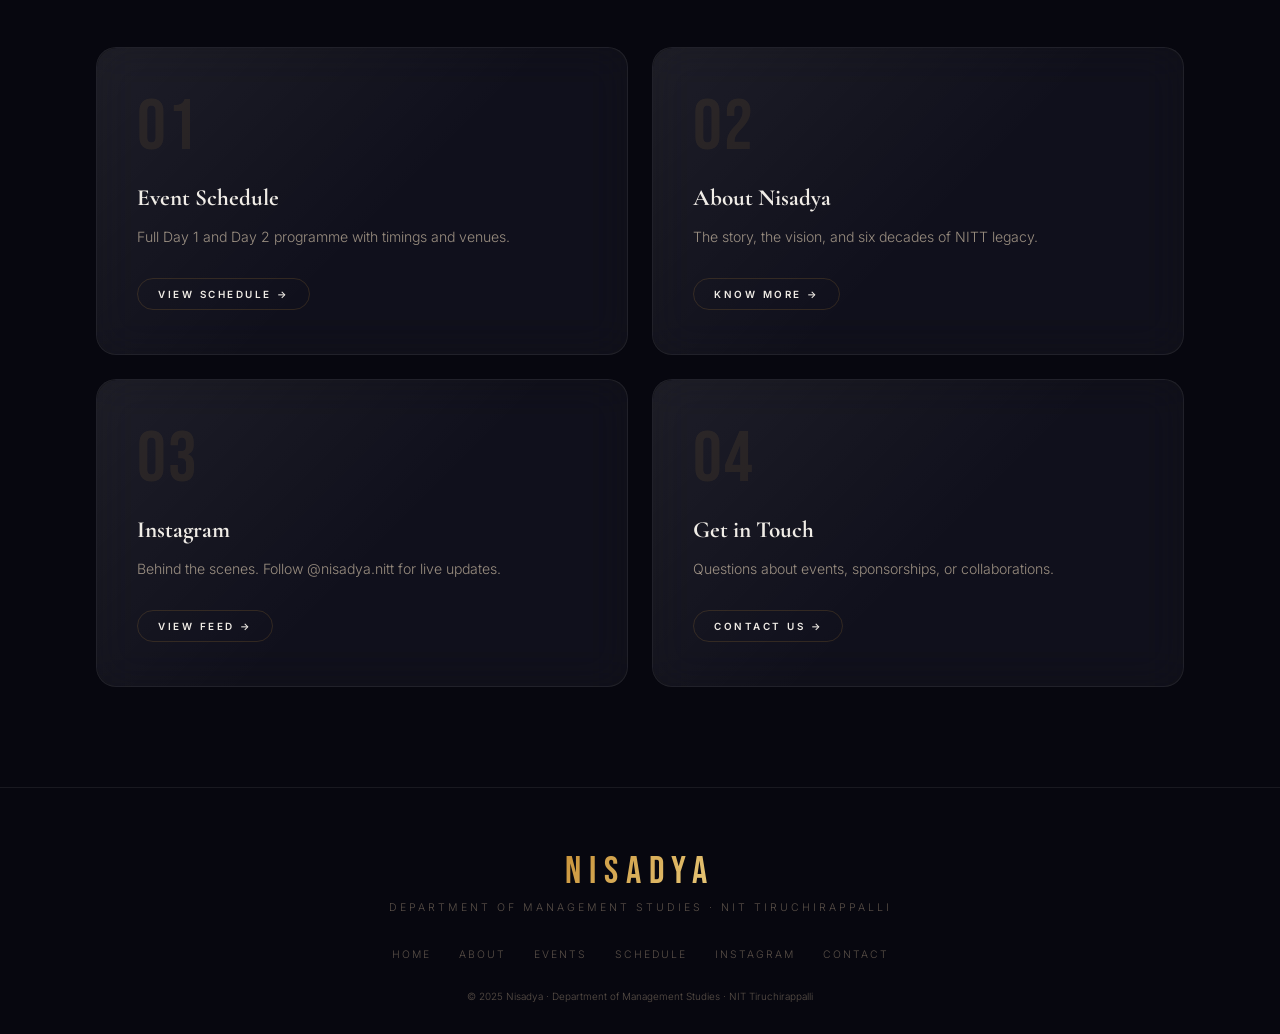
==== commit 50f49a01: "updated" ====
--- a/index.html
+++ b/index.html
@@ -6,19 +6,18 @@
 <link rel="stylesheet" href="css/style.css"/>
 <style>
 /* ══ HERO ══ */
-#hero{position:relative;height:100vh;min-height:640px;overflow:hidden;display:flex;align-items:center;justify-content:center;perspective:1200px;}
-#pcanvas{position:absolute;inset:0;z-index:0;}
-.hero-ov{position:absolute;inset:0;z-index:1;background:radial-gradient(ellipse 90% 90% at 50% 50%,transparent 15%,rgba(7,7,15,.75) 100%);}
-[data-theme="light"] .hero-ov{background:radial-gradient(ellipse 90% 90% at 50% 50%,transparent 15%,rgba(244,239,230,.7) 100%);}
+#hero{position:relative;height:100vh;min-height:640px;overflow:hidden;display:flex;align-items:center;justify-content:center;}
+#pcanvas{position:absolute;inset:0;z-index:0;pointer-events:none;}
 .hero-media{position:absolute;inset:0;z-index:0;}
 .hero-slide{position:absolute;inset:0;opacity:0;transition:opacity 1.4s ease;}
 .hero-slide.active{opacity:1;}
 .hero-slide img,.hero-slide video{width:100%;height:100%;object-fit:cover;}
-
-/* 3D FLOATING HERO TEXT */
+.hero-ov{position:absolute;inset:0;z-index:1;background:radial-gradient(ellipse 90% 90% at 50% 50%,transparent 15%,rgba(7,7,15,.78) 100%);}
+[data-theme="light"] .hero-ov{background:radial-gradient(ellipse 90% 90% at 50% 50%,transparent 15%,rgba(244,239,230,.72) 100%);}
+
 .hero-inner{position:relative;z-index:2;text-align:center;padding:0 24px;transform-style:preserve-3d;}
 .hero-eyebrow{font-size:.66rem;letter-spacing:6px;text-transform:uppercase;color:var(--gold);margin-bottom:24px;opacity:0;animation:fadeUp .9s .1s var(--ease) forwards;}
-.hero-title{font-family:var(--fd);font-size:clamp(5rem,13vw,13rem);letter-spacing:10px;line-height:.9;
+.hero-title{font-family:var(--fd);font-size:clamp(5rem,13vw,14rem);letter-spacing:10px;line-height:.9;
   background:linear-gradient(160deg,#fff 10%,var(--gold-lt) 45%,var(--gold) 80%);
   -webkit-background-clip:text;-webkit-text-fill-color:transparent;background-clip:text;
   opacity:0;animation:heroReveal 1.4s .15s var(--ease) forwards;
@@ -27,22 +26,22 @@
 .hero-sub{font-family:var(--fs);font-style:italic;font-size:clamp(1rem,2.2vw,1.5rem);color:rgba(240,236,228,.55);margin-top:18px;letter-spacing:2px;opacity:0;animation:fadeUp .9s .35s var(--ease) forwards;}
 [data-theme="light"] .hero-sub{color:rgba(40,25,5,.6);}
 .hero-actions{display:flex;gap:16px;justify-content:center;margin-top:48px;flex-wrap:wrap;opacity:0;animation:fadeUp .9s .5s var(--ease) forwards;}
-.hero-scroll{position:absolute;bottom:36px;left:50%;transform:translateX(-50%);z-index:2;display:flex;flex-direction:column;align-items:center;gap:10px;opacity:0;animation:fadeIn 1s 1.2s forwards;}
-.hero-scroll span{font-size:.58rem;letter-spacing:4px;text-transform:uppercase;color:var(--gold);opacity:.7;}
+.hero-scroll-hint{position:absolute;bottom:36px;left:50%;transform:translateX(-50%);z-index:2;display:flex;flex-direction:column;align-items:center;gap:10px;opacity:0;animation:fadeIn 1s 1.2s forwards;}
+.hero-scroll-hint span{font-size:.58rem;letter-spacing:4px;text-transform:uppercase;color:var(--gold);opacity:.6;}
 .scroll-mouse{width:22px;height:36px;border:1px solid rgba(201,147,58,.4);border-radius:11px;display:flex;justify-content:center;padding-top:6px;}
 .scroll-mouse::before{content:'';width:3px;height:7px;background:var(--gold);border-radius:2px;animation:scrollBall 1.8s ease-in-out infinite;}
-@keyframes scrollBall{0%,100%{transform:translateY(0);opacity:1;}100%{transform:translateY(12px);opacity:0;}}
+@keyframes scrollBall{0%{transform:translateY(0);opacity:1;}100%{transform:translateY(12px);opacity:0;}}
 .hero-dots{position:absolute;bottom:36px;right:60px;z-index:3;display:flex;gap:8px;}
 .hero-dot{width:6px;height:6px;border-radius:50%;background:rgba(201,147,58,.3);cursor:pointer;transition:background .3s,transform .3s;}
 .hero-dot.active{background:var(--gold);transform:scale(1.6);}
 
 /* ══ MARQUEE ══ */
-.mq-band{overflow:hidden;padding:22px 0;background:var(--bg2);border-top:1px solid var(--bdr2);border-bottom:1px solid var(--bdr2);}
-.mq-track{display:flex;white-space:nowrap;animation:marquee 22s linear infinite;}
-.mq-item{font-family:var(--fd);font-size:1.1rem;letter-spacing:5px;color:var(--tx3);padding:0 44px;display:inline-flex;align-items:center;gap:20px;text-transform:uppercase;}
+.mq-band{overflow:hidden;padding:20px 0;background:var(--bg2);border-top:1px solid var(--bdr2);border-bottom:1px solid var(--bdr2);}
+.mq-track{display:flex;white-space:nowrap;animation:marquee 20s linear infinite;}
+.mq-item{font-family:var(--fd);font-size:1.1rem;letter-spacing:5px;color:var(--tx3);padding:0 44px;display:inline-flex;align-items:center;gap:18px;text-transform:uppercase;}
 .mq-sep{width:4px;height:4px;border-radius:50%;background:var(--gold);display:inline-block;}
 
-/* ══ STATS ══ */
+/* ══ STATS BAND ══ */
 .stats-band{background:var(--bg2);border-bottom:1px solid var(--bdr2);}
 .stats-row{display:grid;grid-template-columns:repeat(4,1fr);}
 .stat-item{padding:40px 24px;text-align:center;border-right:1px solid var(--bdr2);position:relative;overflow:hidden;cursor:default;}
@@ -52,78 +51,99 @@
 .stat-n{font-family:var(--fd);font-size:3.8rem;line-height:1;letter-spacing:2px;background:linear-gradient(135deg,var(--gold),var(--gold-lt));-webkit-background-clip:text;-webkit-text-fill-color:transparent;background-clip:text;}
 .stat-l{font-size:.62rem;letter-spacing:3px;text-transform:uppercase;color:var(--tx3);margin-top:8px;}
 
-/* ══ PARALLAX STORY SECTION ══ */
-.story-wrap{position:relative;min-height:100vh;overflow:hidden;display:flex;align-items:center;}
-.story-bg-fixed{position:absolute;inset:0;z-index:0;
-  background:linear-gradient(160deg,var(--bg) 0%,rgba(20,10,2,.95) 100%);}
-.story-bg-text{position:absolute;top:50%;left:50%;transform:translate(-50%,-50%);
-  font-family:var(--fd);font-size:clamp(10rem,22vw,22rem);letter-spacing:20px;
-  color:rgba(201,147,58,.025);white-space:nowrap;pointer-events:none;-webkit-user-select:none;user-select:none;will-change:transform;}
+/* ══ PARALLAX STORY ══ */
+.story-section{position:relative;min-height:100vh;overflow:hidden;background:var(--bg);display:flex;align-items:center;}
+.story-parallax-bg{position:absolute;inset:-20%;z-index:0;pointer-events:none;will-change:transform;
+  background:radial-gradient(ellipse 60% 60% at 20% 50%,rgba(60,20,90,.18) 0%,transparent 60%),
+             radial-gradient(ellipse 50% 50% at 80% 50%,rgba(100,55,10,.15) 0%,transparent 60%);}
+.story-bg-word{position:absolute;top:50%;left:50%;transform:translate(-50%,-50%);
+  font-family:var(--fd);font-size:clamp(12rem,25vw,24rem);letter-spacing:20px;
+  color:rgba(201,147,58,.028);white-space:nowrap;pointer-events:none;-webkit-user-select:none;user-select:none;
+  will-change:transform;}
 .story-content{position:relative;z-index:2;width:100%;padding:120px 0;}
 .story-split{display:grid;grid-template-columns:1fr 1fr;gap:80px;align-items:center;}
-.story-left .story-number{font-family:var(--fd);font-size:clamp(8rem,15vw,14rem);line-height:1;
-  color:rgba(201,147,58,.08);letter-spacing:4px;-webkit-user-select:none;user-select:none;
-  transition:color .5s;}
-.story-left:hover .story-number{color:rgba(201,147,58,.15);}
+.story-number{font-family:var(--fd);font-size:clamp(10rem,18vw,18rem);line-height:1;
+  color:rgba(201,147,58,.07);letter-spacing:4px;-webkit-user-select:none;user-select:none;
+  will-change:transform;transition:color .6s;}
+.story-left:hover .story-number{color:rgba(201,147,58,.14);}
 .story-eyebrow{font-size:.66rem;letter-spacing:5px;text-transform:uppercase;color:var(--gold);margin-bottom:16px;display:block;}
-.story-heading{font-family:var(--fs);font-size:clamp(2rem,4vw,3.2rem);font-weight:700;line-height:1.2;color:var(--tx);margin-bottom:24px;}
+.story-heading{font-family:var(--fs);font-size:clamp(2.2rem,4vw,3.4rem);font-weight:700;line-height:1.2;color:var(--tx);margin-bottom:24px;}
 .story-heading em{font-style:normal;color:var(--gold);}
 .story-body{font-size:.95rem;line-height:2;color:var(--tx2);}
 .story-body p{margin-bottom:16px;}
-.story-divider-line{width:60px;height:2px;background:linear-gradient(90deg,var(--gold),transparent);margin:32px 0;}
-
-/* ══ 3D SCENE SECTION ══ */
-.scene-section{position:relative;padding:120px 0;overflow:hidden;background:var(--bg2);}
-.scene-bg{position:absolute;inset:0;pointer-events:none;
-  background:radial-gradient(ellipse 60% 80% at 50% 50%,rgba(201,147,58,.05) 0%,transparent 70%);}
-.scene-grid{display:grid;grid-template-columns:repeat(3,1fr);gap:28px;margin-top:64px;}
+.story-divider{width:60px;height:2px;background:linear-gradient(90deg,var(--gold),transparent);margin:28px 0;}
+
+/* ══ 3D SCENE CARDS ══ */
+.scene-section{padding:120px 0;background:var(--bg2);position:relative;overflow:hidden;}
+.scene-glow{position:absolute;top:50%;left:50%;transform:translate(-50%,-50%);width:600px;height:600px;border-radius:50%;background:radial-gradient(circle,rgba(201,147,58,.06) 0%,transparent 70%);pointer-events:none;}
+.scene-grid{display:grid;grid-template-columns:repeat(3,1fr);gap:24px;margin-top:64px;}
 .scene-card{border-radius:var(--rl);overflow:hidden;position:relative;aspect-ratio:3/4;cursor:pointer;
-  transform-style:preserve-3d;transition:transform .6s var(--ease);will-change:transform;}
-.scene-card:hover{transform:perspective(800px) rotateY(-8deg) rotateX(4deg) scale(1.04);}
-.scene-card-bg{position:absolute;inset:0;background:linear-gradient(135deg,var(--bg3),var(--bg));transition:transform .6s var(--ease);}
+  transform-style:preserve-3d;will-change:transform;
+  transition:box-shadow .4s;}
+.scene-card:hover{box-shadow:0 40px 80px rgba(0,0,0,.5),0 0 0 1px rgba(201,147,58,.2);}
+.scene-card-bg{position:absolute;inset:0;transition:transform .6s var(--ease);}
 .scene-card:hover .scene-card-bg{transform:scale(1.06);}
-.scene-card-num{position:absolute;top:24px;left:28px;font-family:var(--fd);font-size:4rem;color:rgba(201,147,58,.2);letter-spacing:3px;line-height:1;}
-.scene-card-glow{position:absolute;inset:0;background:radial-gradient(circle at var(--mx,50%) var(--my,50%),rgba(201,147,58,.15) 0%,transparent 60%);opacity:0;transition:opacity .4s;}
+.scene-card-overlay{position:absolute;inset:0;background:linear-gradient(to top,rgba(7,7,15,.95) 0%,rgba(7,7,15,.2) 55%,transparent 100%);}
+[data-theme="light"] .scene-card-overlay{background:linear-gradient(to top,rgba(15,8,0,.88) 0%,transparent 55%);}
+.scene-card-glow{position:absolute;inset:0;background:radial-gradient(circle at var(--mx,50%) var(--my,50%),rgba(201,147,58,.18) 0%,transparent 55%);opacity:0;transition:opacity .4s;pointer-events:none;}
 .scene-card:hover .scene-card-glow{opacity:1;}
-.scene-card-content{position:absolute;bottom:0;left:0;right:0;padding:32px 28px;background:linear-gradient(to top,rgba(7,7,15,.95) 0%,transparent 100%);}
-[data-theme="light"] .scene-card-content{background:linear-gradient(to top,rgba(20,10,0,.85) 0%,transparent 100%);}
+.scene-card-num{position:absolute;top:24px;left:28px;font-family:var(--fd);font-size:3.5rem;color:rgba(201,147,58,.25);letter-spacing:3px;line-height:1;}
+.scene-card-body{position:absolute;bottom:0;left:0;right:0;padding:32px 28px;}
 .scene-card-title{font-family:var(--fs);font-size:1.4rem;font-weight:700;color:#fff;margin-bottom:6px;}
 .scene-card-sub{font-size:.68rem;letter-spacing:2px;text-transform:uppercase;color:rgba(201,147,58,.8);}
-.scene-card-line{width:0;height:2px;background:linear-gradient(90deg,var(--gold),var(--gold-lt));transition:width .5s var(--ease);margin-top:12px;}
-.scene-card:hover .scene-card-line{width:60px;}
-
-/* ══ HORIZONTAL SCROLL EVENTS ══ */
-.hscroll-section{padding:100px 0;overflow:hidden;background:var(--bg);}
-.hscroll-outer{position:relative;}
-.hscroll-track{display:flex;gap:20px;padding:20px 56px 40px;overflow-x:auto;scrollbar-width:none;cursor:grab;-webkit-overflow-scrolling:touch;}
+.scene-card-bar{width:0;height:2px;background:linear-gradient(90deg,var(--gold),var(--gold-lt));margin-top:14px;transition:width .5s var(--ease);}
+.scene-card:hover .scene-card-bar{width:56px;}
+.scene-card-arrow{position:absolute;top:24px;right:28px;width:36px;height:36px;border-radius:50%;background:rgba(201,147,58,0);border:1px solid rgba(201,147,58,.3);display:flex;align-items:center;justify-content:center;font-size:.8rem;color:var(--gold);transition:background .3s,transform .3s var(--easeback);}
+.scene-card:hover .scene-card-arrow{background:var(--gold);color:#0a0800;transform:scale(1.1) rotate(45deg);}
+
+/* ══ PINNED STORYTELLING ══ */
+.pin-section{position:relative;height:400vh;}
+.pin-sticky{position:sticky;top:0;height:100vh;overflow:hidden;display:flex;align-items:center;justify-content:center;}
+.pin-bg{position:absolute;inset:0;background:var(--bg);}
+.pin-bg-circle{position:absolute;top:50%;left:50%;transform:translate(-50%,-50%);border-radius:50%;border:1px solid rgba(201,147,58,.08);transition:none;}
+.pin-content{position:relative;z-index:2;text-align:center;padding:0 24px;max-width:900px;width:100%;}
+.pin-step{position:absolute;inset:0;display:flex;flex-direction:column;align-items:center;justify-content:center;opacity:0;transform:translateY(30px);transition:opacity .8s var(--ease),transform .8s var(--ease);pointer-events:none;}
+.pin-step.active{opacity:1;transform:translateY(0);pointer-events:all;}
+.pin-step-num{font-family:var(--fd);font-size:1rem;letter-spacing:6px;color:var(--gold);margin-bottom:20px;}
+.pin-step-title{font-family:var(--fs);font-size:clamp(2rem,5vw,4rem);font-weight:700;color:var(--tx);margin-bottom:20px;line-height:1.2;}
+.pin-step-title em{font-style:normal;color:var(--gold);}
+.pin-step-body{font-size:1rem;line-height:1.9;color:var(--tx2);max-width:560px;margin:0 auto;}
+.pin-progress{position:absolute;bottom:48px;left:50%;transform:translateX(-50%);display:flex;gap:12px;z-index:3;}
+.pin-prog-dot{width:8px;height:8px;border-radius:50%;background:rgba(201,147,58,.25);transition:background .4s,transform .4s;}
+.pin-prog-dot.active{background:var(--gold);transform:scale(1.4);}
+
+/* ══ TEXT REVEAL ══ */
+.reveal-section{padding:140px 0;background:var(--bg2);overflow:hidden;}
+.reveal-grid{display:grid;grid-template-columns:1fr 1fr;gap:80px;align-items:center;}
+.word-reveal{overflow:hidden;}
+.word-line{display:block;overflow:hidden;margin-bottom:6px;}
+.word-inner{font-family:var(--fs);font-size:clamp(2.2rem,5vw,4.2rem);font-weight:700;display:inline-block;
+  transform:translateY(105%);transition:transform .9s var(--ease);}
+.word-inner.on{transform:translateY(0);}
+.word-gold{color:var(--gold);}
+.reveal-text{font-size:.94rem;line-height:1.95;color:var(--tx2);opacity:0;transform:translateY(20px);transition:opacity .8s .5s var(--ease),transform .8s .5s var(--ease);}
+.reveal-text.on{opacity:1;transform:translateY(0);}
+.reveal-cta{margin-top:32px;opacity:0;transform:translateY(20px);transition:opacity .8s .7s var(--ease),transform .8s .7s var(--ease);}
+.reveal-cta.on{opacity:1;transform:translateY(0);}
+
+/* ══ HORIZONTAL DRAG EVENTS ══ */
+.hscroll-section{padding:100px 0;background:var(--bg);overflow:hidden;}
+.hscroll-track{display:flex;gap:20px;padding:20px 56px 40px;overflow-x:auto;scrollbar-width:none;cursor:grab;}
 .hscroll-track::-webkit-scrollbar{display:none;}
 .hscroll-track.dragging{cursor:grabbing;user-select:none;}
-.hcard{flex:0 0 280px;border-radius:var(--rl);overflow:hidden;position:relative;aspect-ratio:2/3;background:var(--bg3);
-  transition:transform .4s var(--ease),box-shadow .4s;flex-shrink:0;}
-.hcard:hover{transform:translateY(-12px) scale(1.02);box-shadow:0 30px 60px rgba(0,0,0,.4);}
+.hcard{flex:0 0 280px;border-radius:var(--rl);overflow:hidden;position:relative;aspect-ratio:2/3;background:var(--bg3);flex-shrink:0;transition:transform .4s var(--ease),box-shadow .4s;}
+.hcard:hover{transform:translateY(-14px) scale(1.02);box-shadow:0 32px 64px rgba(0,0,0,.45);}
 .hcard-img{width:100%;height:100%;object-fit:cover;transition:transform .7s var(--ease);}
 .hcard:hover .hcard-img{transform:scale(1.08);}
-.hcard-ph{width:100%;height:100%;display:flex;flex-direction:column;align-items:center;justify-content:center;gap:12px;background:linear-gradient(135deg,var(--bg3),var(--bg2));}
+.hcard-ph{width:100%;height:100%;display:flex;align-items:center;justify-content:center;background:linear-gradient(135deg,var(--bg3),var(--bg2));}
 .hcard-ph-init{font-family:var(--fd);font-size:4rem;color:rgba(201,147,58,.25);letter-spacing:4px;}
-.hcard-overlay{position:absolute;inset:0;background:linear-gradient(to top,rgba(7,7,15,.92) 0%,rgba(7,7,15,.2) 50%,transparent 100%);display:flex;flex-direction:column;justify-content:flex-end;padding:24px;}
+.hcard-overlay{position:absolute;inset:0;background:linear-gradient(to top,rgba(7,7,15,.92) 0%,rgba(7,7,15,.15) 50%,transparent 100%);display:flex;flex-direction:column;justify-content:flex-end;padding:24px;}
 [data-theme="light"] .hcard-overlay{background:linear-gradient(to top,rgba(15,8,0,.85) 0%,transparent 55%);}
 .hcard-num{font-family:var(--fd);font-size:3rem;color:rgba(201,147,58,.35);line-height:1;margin-bottom:4px;}
 .hcard-name{font-family:var(--fs);font-size:1.2rem;font-weight:700;color:#fff;margin-bottom:4px;line-height:1.3;}
 .hcard-date{font-size:.62rem;letter-spacing:2px;text-transform:uppercase;color:rgba(201,147,58,.8);}
 
-/* ══ SCROLL TRIGGERED TEXT REVEAL ══ */
-.text-reveal-section{padding:140px 0;background:var(--bg);overflow:hidden;position:relative;}
-.text-reveal-line{display:block;overflow:hidden;margin-bottom:8px;}
-.text-reveal-inner{font-family:var(--fs);font-size:clamp(2rem,5vw,4.5rem);font-weight:700;
-  display:inline-block;transform:translateY(110%);transition:transform 1s var(--ease);}
-.text-reveal-inner.on{transform:translateY(0);}
-.text-reveal-gold{color:var(--gold);}
-.text-reveal-sub{font-size:.9rem;line-height:1.9;color:var(--tx2);max-width:520px;margin-top:32px;opacity:0;transform:translateY(20px);transition:opacity .8s .4s var(--ease),transform .8s .4s var(--ease);}
-.text-reveal-sub.on{opacity:1;transform:translateY(0);}
-.text-reveal-cta{margin-top:40px;opacity:0;transform:translateY(20px);transition:opacity .8s .6s var(--ease),transform .8s .6s var(--ease);}
-.text-reveal-cta.on{opacity:1;transform:translateY(0);}
-
-/* ══ PREVIEW NAV CARDS ══ */
+/* ══ QUICK NAV CARDS ══ */
 .preview-grid{display:grid;grid-template-columns:repeat(2,1fr);gap:24px;margin-top:60px;}
 .pcard{padding:44px 40px;border-radius:var(--rl);cursor:pointer;position:relative;transition:transform .4s var(--ease);overflow:hidden;}
 .pcard::after{content:'';position:absolute;bottom:0;left:0;right:0;height:2px;background:linear-gradient(90deg,var(--gold),var(--gold-lt),transparent);transform:scaleX(0);transform-origin:left;transition:transform .5s var(--ease);}
@@ -137,8 +157,8 @@
 @keyframes heroReveal{from{opacity:0;transform:translateY(40px) scaleX(.95);}to{opacity:1;transform:translateY(0) scaleX(1);}}
 @keyframes fadeUp{from{opacity:0;transform:translateY(24px);}to{opacity:1;transform:translateY(0);}}
 @keyframes fadeIn{from{opacity:0;}to{opacity:1;}}
-@media(max-width:900px){.story-split{grid-template-columns:1fr;}.scene-grid{grid-template-columns:1fr 1fr;}}
-@media(max-width:768px){.stats-row{grid-template-columns:1fr 1fr;}.preview-grid{grid-template-columns:1fr;}.scene-grid{grid-template-columns:1fr;}.hero-dots{display:none;}.hscroll-track{padding:20px 20px 40px;}}
+@media(max-width:900px){.story-split{grid-template-columns:1fr;gap:40px;}.scene-grid{grid-template-columns:1fr 1fr;}.reveal-grid{grid-template-columns:1fr;}}
+@media(max-width:768px){.stats-row{grid-template-columns:1fr 1fr;}.preview-grid{grid-template-columns:1fr;}.scene-grid{grid-template-columns:1fr;}.hero-dots,.hscroll-track{display:none;}}
 </style>
 </head>
 <body>
@@ -159,16 +179,14 @@
     </div>
   </div>
   <div class="hero-dots" id="heroDots"></div>
-  <div class="hero-scroll">
+  <div class="hero-scroll-hint">
     <span>Scroll</span>
     <div class="scroll-mouse"></div>
   </div>
 </section>
 
 <!-- ══ MARQUEE ══ -->
-<div class="mq-band">
-  <div class="mq-track" id="mqTrack"></div>
-</div>
+<div class="mq-band"><div class="mq-track" id="mqTrack"></div></div>
 
 <!-- ══ STATS ══ -->
 <div class="stats-band">
@@ -181,24 +199,24 @@
 </div>
 
 <!-- ══ PARALLAX STORY ══ -->
-<section class="story-wrap">
-  <div class="story-bg-fixed"></div>
-  <div class="story-bg-text" id="storyBgText">NISADYA 2025</div>
+<section class="story-section" id="storySection">
+  <div class="story-parallax-bg" id="storyParallaxBg"></div>
+  <div class="story-bg-word" id="storyBgWord">NISADYA</div>
   <div class="story-content">
     <div class="container">
       <div class="story-split">
-        <div class="story-left rvl">
-          <div class="story-number">01</div>
+        <div class="story-left rvl" id="storyLeft">
+          <div class="story-number" id="storyNum">01</div>
         </div>
         <div class="rvr">
           <span class="story-eyebrow">The Story</span>
           <h2 class="story-heading">Where <em>minds</em> meet and leaders are <em>forged.</em></h2>
-          <div class="story-divider-line"></div>
+          <div class="story-divider"></div>
           <div class="story-body">
-            <p>Nisadya is the annual national-level management fest of the Department of Management Studies, NIT Tiruchirappalli — a two-day arena where some of the sharpest minds from premier institutions across India compete, collaborate, and grow.</p>
-            <p>Finance cases that mirror boardroom decisions. Marketing battles fought with real-world strategy. Consulting challenges with no easy answers. Every event is designed to push participants beyond the classroom.</p>
+            <p>Nisadya is the annual national-level management fest of the Department of Management Studies, NIT Tiruchirappalli — a two-day arena where the sharpest minds from premier institutions across India compete, collaborate, and grow.</p>
+            <p>Finance cases that mirror boardroom decisions. Marketing battles fought with real-world strategy. Consulting challenges with no easy answers. This is where the gap between theory and practice closes.</p>
           </div>
-          <a href="about.html" class="btn btn-outline btn-sm" style="margin-top:28px;">Read More →</a>
+          <a href="about.html" class="btn btn-outline btn-sm mag" style="margin-top:28px;">Read the Full Story →</a>
         </div>
       </div>
     </div>
@@ -207,53 +225,119 @@
 
 <!-- ══ 3D SCENE CARDS ══ -->
 <section class="scene-section">
-  <div class="scene-bg"></div>
+  <div class="scene-glow"></div>
   <div class="container">
     <span class="eyebrow rv">What Awaits</span>
-    <h2 class="sec-title rv">Experience Nisadya</h2>
+    <h2 class="sec-title rv">The Arena</h2>
     <div class="sec-line rv"></div>
-    <div class="scene-grid" id="sceneGrid">
-      <div class="scene-card rv tilt" data-href="events.html">
-        <div class="scene-card-bg" style="background:linear-gradient(135deg,#0f0820,#1a0530);"></div>
+    <div class="scene-grid">
+      <div class="scene-card rv" data-href="events.html">
+        <div class="scene-card-bg" style="background:linear-gradient(160deg,#0f0820,#200840,#0a0318);"></div>
+        <div class="scene-card-overlay"></div>
         <div class="scene-card-glow"></div>
         <div class="scene-card-num">01</div>
-        <div class="scene-card-content">
-          <div class="scene-card-title">Finance &amp; Strategy</div>
+        <div class="scene-card-arrow">↗</div>
+        <div class="scene-card-body">
+          <div class="scene-card-title">Finance & Strategy</div>
           <div class="scene-card-sub">Cases · Simulations · Boardroom</div>
-          <div class="scene-card-line"></div>
-        </div>
-      </div>
-      <div class="scene-card rv d1 tilt" data-href="events.html">
-        <div class="scene-card-bg" style="background:linear-gradient(135deg,#150a02,#2a1205);"></div>
+          <div class="scene-card-bar"></div>
+        </div>
+      </div>
+      <div class="scene-card rv d1" data-href="events.html">
+        <div class="scene-card-bg" style="background:linear-gradient(160deg,#150a02,#2a1508,#100601);"></div>
+        <div class="scene-card-overlay"></div>
         <div class="scene-card-glow"></div>
         <div class="scene-card-num">02</div>
-        <div class="scene-card-content">
-          <div class="scene-card-title">Marketing &amp; Branding</div>
+        <div class="scene-card-arrow">↗</div>
+        <div class="scene-card-body">
+          <div class="scene-card-title">Marketing & Brand</div>
           <div class="scene-card-sub">Campaigns · Pitches · Creative</div>
-          <div class="scene-card-line"></div>
-        </div>
-      </div>
-      <div class="scene-card rv d2 tilt" data-href="events.html">
-        <div class="scene-card-bg" style="background:linear-gradient(135deg,#050f15,#0a1f2a);"></div>
+          <div class="scene-card-bar"></div>
+        </div>
+      </div>
+      <div class="scene-card rv d2" data-href="events.html">
+        <div class="scene-card-bg" style="background:linear-gradient(160deg,#05101a,#0a2030,#030a12);"></div>
+        <div class="scene-card-overlay"></div>
         <div class="scene-card-glow"></div>
         <div class="scene-card-num">03</div>
-        <div class="scene-card-content">
-          <div class="scene-card-title">Operations &amp; HR</div>
+        <div class="scene-card-arrow">↗</div>
+        <div class="scene-card-body">
+          <div class="scene-card-title">Operations & HR</div>
           <div class="scene-card-sub">Management · People · Systems</div>
-          <div class="scene-card-line"></div>
-        </div>
-      </div>
-    </div>
-  </div>
-</section>
-
-<!-- ══ EVENTS HORIZONTAL SCROLL ══ -->
+          <div class="scene-card-bar"></div>
+        </div>
+      </div>
+    </div>
+  </div>
+</section>
+
+<!-- ══ PINNED SCROLL STORYTELLING ══ -->
+<section class="pin-section" id="pinSection">
+  <div class="pin-sticky">
+    <div class="pin-bg" id="pinBg">
+      <div class="pin-bg-circle" id="pinCircle1" style="width:200px;height:200px;"></div>
+      <div class="pin-bg-circle" id="pinCircle2" style="width:400px;height:400px;"></div>
+      <div class="pin-bg-circle" id="pinCircle3" style="width:700px;height:700px;"></div>
+    </div>
+    <div class="pin-content">
+      <div id="pinStep0" class="pin-step active">
+        <div class="pin-step-num">— 01 —</div>
+        <h2 class="pin-step-title">This is not just<br>another <em>management fest.</em></h2>
+        <p class="pin-step-body">It is a national proving ground. A place where ambition meets rigour and ideas are tested against reality.</p>
+      </div>
+      <div id="pinStep1" class="pin-step">
+        <div class="pin-step-num">— 02 —</div>
+        <h2 class="pin-step-title">Two days.<br><em>Ten events.</em><br>Zero easy answers.</h2>
+        <p class="pin-step-body">Every event is crafted to simulate real business pressure. The cases are live, the stakes are high, and the learning is permanent.</p>
+      </div>
+      <div id="pinStep2" class="pin-step">
+        <div class="pin-step-num">— 03 —</div>
+        <h2 class="pin-step-title">500+ minds.<br>30+ institutions.<br><em>One stage.</em></h2>
+        <p class="pin-step-body">Participants from the best management programmes in India converge at DoMS, NIT Tiruchirappalli — competing, connecting, and growing.</p>
+      </div>
+      <div id="pinStep3" class="pin-step">
+        <div class="pin-step-num">— 04 —</div>
+        <h2 class="pin-step-title">Are you <em>ready</em><br>to find out what<br>you are made of?</h2>
+        <p class="pin-step-body">Register now and step into the arena. The next two days will define more than your semester.</p>
+        <a href="events.html" class="btn btn-gold mag" style="margin-top:32px;display:inline-flex;">Register Now →</a>
+      </div>
+    </div>
+    <div class="pin-progress" id="pinProgress">
+      <div class="pin-prog-dot active"></div>
+      <div class="pin-prog-dot"></div>
+      <div class="pin-prog-dot"></div>
+      <div class="pin-prog-dot"></div>
+    </div>
+  </div>
+</section>
+
+<!-- ══ TEXT REVEAL ══ -->
+<section class="reveal-section" id="revealSection">
+  <div class="container">
+    <div class="reveal-grid">
+      <div class="word-reveal">
+        <span class="word-line"><span class="word-inner">The arena</span></span>
+        <span class="word-line"><span class="word-inner">awaits.</span></span>
+        <span class="word-line"><span class="word-inner word-gold">Are you</span></span>
+        <span class="word-line"><span class="word-inner word-gold">ready?</span></span>
+      </div>
+      <div>
+        <p class="reveal-text">Nisadya is a reckoning. Two days where everything you have learned gets stress-tested against real problems, real competition, and real stakes. The friendships made here last careers. The lessons stay forever.</p>
+        <div class="reveal-cta">
+          <a href="events.html" class="btn btn-gold mag">Enter the Arena →</a>
+        </div>
+      </div>
+    </div>
+  </div>
+</section>
+
+<!-- ══ EVENTS HORIZONTAL ══ -->
 <section class="hscroll-section">
   <div class="container" style="margin-bottom:40px;">
     <span class="eyebrow rv">Competitions</span>
     <h2 class="sec-title rv">Events at Nisadya</h2>
     <div class="sec-line rv"></div>
-    <p class="rv" style="font-size:.88rem;color:var(--tx2);max-width:480px;">Drag to explore all events. Click any card to see details and register.</p>
+    <p class="rv" style="font-size:.88rem;color:var(--tx2);max-width:500px;">Drag to explore. Click any card to view details and register on Unstop.</p>
   </div>
   <div class="hscroll-track" id="hscrollTrack"></div>
   <div class="container" style="margin-top:36px;">
@@ -261,37 +345,17 @@
   </div>
 </section>
 
-<!-- ══ TEXT REVEAL SECTION ══ -->
-<section class="text-reveal-section" id="textRevealSec">
-  <div class="container">
-    <div class="text-reveal-grid" style="display:grid;grid-template-columns:1fr 1fr;gap:80px;align-items:center;">
-      <div>
-        <div class="text-reveal-line"><span class="text-reveal-inner">This is not</span></div>
-        <div class="text-reveal-line"><span class="text-reveal-inner">just another</span></div>
-        <div class="text-reveal-line"><span class="text-reveal-inner text-reveal-gold">management</span></div>
-        <div class="text-reveal-line"><span class="text-reveal-inner">fest.</span></div>
-      </div>
-      <div>
-        <p class="text-reveal-sub">Nisadya is a reckoning. Two days where everything you've learned gets stress-tested. Where the gap between theory and practice closes. Where you find out exactly what you're made of.</p>
-        <div class="text-reveal-cta">
-          <a href="events.html" class="btn btn-gold mag">Enter the Arena →</a>
-        </div>
-      </div>
-    </div>
-  </div>
-</section>
-
 <!-- ══ QUICK NAV ══ -->
-<section style="padding:100px 0;background:var(--bg2);">
+<section style="padding:100px 0;background:var(--bg);">
   <div class="container">
     <span class="eyebrow rv">Quick Access</span>
     <h2 class="sec-title rv">Explore Nisadya</h2>
     <div class="sec-line rv"></div>
     <div class="preview-grid">
-      <a href="schedule.html" class="pcard glass tilt rv"><div class="tilt-shine"></div><div class="pcard-n">01</div><h3>Event Schedule</h3><p>Plan your two days. Full Day 1 and Day 2 programme with timings and venues.</p><span class="btn btn-outline btn-sm">View Schedule →</span></a>
-      <a href="about.html" class="pcard glass tilt rv d1"><div class="tilt-shine"></div><div class="pcard-n">02</div><h3>About Nisadya</h3><p>The story, the vision, and sixty years of NIT Tiruchirappalli legacy behind the fest.</p><span class="btn btn-outline btn-sm">Know More →</span></a>
-      <a href="instagram.html" class="pcard glass tilt rv d2"><div class="tilt-shine"></div><div class="pcard-n">03</div><h3>Instagram</h3><p>Behind the scenes and in the moment. Follow @nisadya.nitt for live updates.</p><span class="btn btn-outline btn-sm">View Feed →</span></a>
-      <a href="contact.html" class="pcard glass tilt rv d3"><div class="tilt-shine"></div><div class="pcard-n">04</div><h3>Get in Touch</h3><p>Questions about events, sponsorships, or collaborations? We're here.</p><span class="btn btn-outline btn-sm">Contact Us →</span></a>
+      <a href="schedule.html" class="pcard glass tilt rv"><div class="tilt-shine"></div><div class="pcard-n">01</div><h3>Event Schedule</h3><p>Full Day 1 and Day 2 programme with timings and venues.</p><span class="btn btn-outline btn-sm">View Schedule →</span></a>
+      <a href="about.html" class="pcard glass tilt rv d1"><div class="tilt-shine"></div><div class="pcard-n">02</div><h3>About Nisadya</h3><p>The story, the vision, and six decades of NITT legacy.</p><span class="btn btn-outline btn-sm">Know More →</span></a>
+      <a href="instagram.html" class="pcard glass tilt rv d2"><div class="tilt-shine"></div><div class="pcard-n">03</div><h3>Instagram</h3><p>Behind the scenes. Follow @nisadya.nitt for live updates.</p><span class="btn btn-outline btn-sm">View Feed →</span></a>
+      <a href="contact.html" class="pcard glass tilt rv d3"><div class="tilt-shine"></div><div class="pcard-n">04</div><h3>Get in Touch</h3><p>Questions about events, sponsorships, or collaborations.</p><span class="btn btn-outline btn-sm">Contact Us →</span></a>
     </div>
   </div>
 </section>
@@ -299,13 +363,13 @@
 <div id="foot-root"></div>
 <script src="js/config.js"></script>
 <script>
-/* ══ PARTICLES ══ */
+/* ══ PARTICLE CANVAS ══ */
 function initParticles(){
   const c=document.getElementById('pcanvas'),ctx=c.getContext('2d');
   let W,H,pts=[];
   function resize(){W=c.width=c.offsetWidth;H=c.height=c.offsetHeight;}
   window.addEventListener('resize',()=>{resize();build();});resize();
-  function build(){pts=Array.from({length:110},()=>({x:Math.random()*W,y:Math.random()*H,vx:(Math.random()-.5)*.32,vy:(Math.random()-.5)*.32,r:Math.random()*1.5+.3,o:Math.random()*.55+.15,gold:Math.random()>.4}));}
+  function build(){pts=Array.from({length:110},()=>({x:Math.random()*W,y:Math.random()*H,vx:(Math.random()-.5)*.3,vy:(Math.random()-.5)*.3,r:Math.random()*1.5+.3,o:Math.random()*.55+.15,gold:Math.random()>.4}));}
   build();
   let mx=W/2,my=H/2;
   document.addEventListener('mousemove',e=>{mx=e.clientX;my=e.clientY;});
@@ -323,26 +387,10 @@
     });
     for(let i=0;i<pts.length;i++)for(let j=i+1;j<pts.length;j++){
       const dx=pts[i].x-pts[j].x,dy=pts[i].y-pts[j].y,d=Math.sqrt(dx*dx+dy*dy);
-      if(d<110){ctx.beginPath();ctx.moveTo(pts[i].x,pts[i].y);ctx.lineTo(pts[j].x,pts[j].y);ctx.strokeStyle=`rgba(201,147,58,${.15*(1-d/110)})`;ctx.lineWidth=.55;ctx.stroke();}
+      if(d<110){ctx.beginPath();ctx.moveTo(pts[i].x,pts[i].y);ctx.lineTo(pts[j].x,pts[j].y);ctx.strokeStyle=`rgba(201,147,58,${.14*(1-d/110)})`;ctx.lineWidth=.5;ctx.stroke();}
     }
     requestAnimationFrame(draw);
   }draw();
-}
-
-/* ══ HERO 3D MOUSE TILT ══ */
-function initHeroTilt(){
-  const hero=document.getElementById('hero'),inner=document.getElementById('heroInner');
-  hero.addEventListener('mousemove',e=>{
-    const r=hero.getBoundingClientRect();
-    const x=(e.clientX-r.left)/r.width-.5;
-    const y=(e.clientY-r.top)/r.height-.5;
-    inner.style.transform=`perspective(1200px) rotateY(${x*8}deg) rotateX(${-y*6}deg) translateZ(20px)`;
-    inner.style.transition='transform .1s';
-  });
-  hero.addEventListener('mouseleave',()=>{
-    inner.style.transform='perspective(1200px) rotateY(0) rotateX(0) translateZ(0)';
-    inner.style.transition='transform .8s var(--ease)';
-  });
 }
 
 /* ══ HERO CAROUSEL ══ */
@@ -358,75 +406,115 @@
   function goTo(i){slides[cur].classList.remove('active');document.querySelectorAll('.hero-dot')[cur]?.classList.remove('active');cur=i;slides[i].classList.add('active');document.querySelectorAll('.hero-dot')[i]?.classList.add('active');}
 }
 
-/* ══ PARALLAX ON SCROLL ══ */
+/* ══ HERO 3D MOUSE TILT ══ */
+function initHeroTilt(){
+  const hero=document.getElementById('hero'),inner=document.getElementById('heroInner');
+  hero.addEventListener('mousemove',e=>{
+    const r=hero.getBoundingClientRect(),x=(e.clientX-r.left)/r.width-.5,y=(e.clientY-r.top)/r.height-.5;
+    inner.style.transform=`perspective(1200px) rotateY(${x*8}deg) rotateX(${-y*5}deg) translateZ(20px)`;
+    inner.style.transition='transform .08s';
+  });
+  hero.addEventListener('mouseleave',()=>{inner.style.transform='perspective(1200px) rotateY(0) rotateX(0) translateZ(0)';inner.style.transition='transform .9s var(--ease)';});
+}
+
+/* ══ SCENE CARD 3D ══ */
+function initSceneCards(){
+  document.querySelectorAll('.scene-card').forEach(card=>{
+    card.addEventListener('mousemove',e=>{
+      const r=card.getBoundingClientRect(),x=(e.clientX-r.left)/r.width-.5,y=(e.clientY-r.top)/r.height-.5;
+      card.style.transform=`perspective(700px) rotateY(${x*20}deg) rotateX(${-y*16}deg) scale(1.04) translateZ(10px)`;
+      card.style.transition='transform .08s';
+      const g=card.querySelector('.scene-card-glow');
+      if(g){g.style.setProperty('--mx',`${(x+.5)*100}%`);g.style.setProperty('--my',`${(y+.5)*100}%`);}
+    });
+    card.addEventListener('mouseleave',()=>{card.style.transform='perspective(700px) rotateY(0) rotateX(0) scale(1) translateZ(0)';card.style.transition='transform .8s var(--ease)';});
+    card.addEventListener('click',()=>{if(card.dataset.href)location.href=card.dataset.href;});
+  });
+}
+
+/* ══ MARQUEE ══ */
+function buildMarquee(){
+  const items=['Finance','Strategy','Marketing','Operations','Human Resources','Consulting','Innovation','Leadership','Analytics','Case Study'];
+  const t=document.getElementById('mqTrack');
+  const h=items.map(i=>`<span class="mq-item">${i}<span class="mq-sep"></span></span>`).join('');
+  t.innerHTML=h+h;
+}
+
+/* ══ SCROLL EFFECTS — parallax + pinned storytelling + text reveal ══ */
 function initScrollEffects(){
-  const bgText=document.getElementById('storyBgText');
+  const heroTitle=document.getElementById('heroTitle');
   const heroOv=document.getElementById('heroOv');
-  const textReveal=document.getElementById('textRevealSec');
-
-  // Intersection for text reveal
+  const storyBgWord=document.getElementById('storyBgWord');
+  const storyParallaxBg=document.getElementById('storyParallaxBg');
+  const storyNum=document.getElementById('storyNum');
+  const pinSection=document.getElementById('pinSection');
+  const revealSection=document.getElementById('revealSection');
+  const pinSteps=document.querySelectorAll('.pin-step');
+  const pinDots=document.querySelectorAll('.pin-prog-dot');
+  const pinCircles=[document.getElementById('pinCircle1'),document.getElementById('pinCircle2'),document.getElementById('pinCircle3')];
+  let currentPin=-1;
+
+  // Text reveal observer
   const trObs=new IntersectionObserver(entries=>{
     entries.forEach(e=>{
       if(e.isIntersecting){
-        e.currentTarget.querySelectorAll('.text-reveal-inner').forEach((el,i)=>{
-          setTimeout(()=>el.classList.add('on'),i*120);
-        });
-        e.currentTarget.querySelector('.text-reveal-sub')?.classList.add('on');
-        e.currentTarget.querySelector('.text-reveal-cta')?.classList.add('on');
+        e.target.querySelectorAll('.word-inner').forEach((el,i)=>setTimeout(()=>el.classList.add('on'),i*130));
+        e.target.querySelector('.reveal-text')?.classList.add('on');
+        e.target.querySelector('.reveal-cta')?.classList.add('on');
         trObs.unobserve(e.target);
       }
     });
   },{threshold:.3});
-  if(textReveal)trObs.observe(textReveal);
+  if(revealSection)trObs.observe(revealSection);
 
   window.addEventListener('scroll',()=>{
     const sy=window.scrollY;
-    // Background text moves at different speed (parallax)
-    if(bgText)bgText.style.transform=`translate(-50%,-50%) translateX(${sy*.08}px)`;
-    // Hero parallax — title rises as you scroll
-    const heroTitle=document.getElementById('heroTitle');
-    if(heroTitle&&sy<window.innerHeight)heroTitle.style.transform=`translateY(${sy*.25}px)`;
-    if(heroOv&&sy<window.innerHeight)heroOv.style.opacity=Math.min(sy/600,.85)+.15;
+    const vh=window.innerHeight;
+
+    // Hero parallax — title floats up as you scroll
+    if(heroTitle&&sy<vh){
+      heroTitle.style.transform=`translateY(${sy*.22}px)`;
+      heroTitle.style.opacity=String(1-sy/(vh*.7));
+    }
+
+    // Story section parallax — background moves at different speed
+    if(storyBgWord){
+      const stEl=document.getElementById('storySection');
+      if(stEl){
+        const stRect=stEl.getBoundingClientRect();
+        const prog=(vh-stRect.top)/(stRect.height+vh);
+        storyBgWord.style.transform=`translate(-50%,-50%) translateX(${prog*-120}px)`;
+        if(storyParallaxBg)storyParallaxBg.style.transform=`translateY(${prog*60}px)`;
+        if(storyNum)storyNum.style.transform=`translateY(${prog*-40}px)`;
+      }
+    }
+
+    // PINNED SECTION — scroll through 4 steps
+    if(pinSection){
+      const pRect=pinSection.getBoundingClientRect();
+      const pProg=Math.max(0,Math.min(1,-pRect.top/(pRect.height-vh)));
+      const step=Math.min(3,Math.floor(pProg*4));
+
+      if(step!==currentPin){
+        currentPin=step;
+        pinSteps.forEach((s,i)=>{s.classList.toggle('active',i===step);});
+        pinDots.forEach((d,i)=>{d.classList.toggle('active',i===step);});
+
+        // Pulse the circles on step change
+        const sizes=[200,400,700];
+        pinCircles.forEach((c,i)=>{
+          if(!c)return;
+          const scale=1+step*.15+i*.05;
+          c.style.transform=`translate(-50%,-50%) scale(${scale})`;
+          c.style.transition='transform .8s var(--ease)';
+          c.style.borderColor=`rgba(201,147,58,${.04+step*.02})`;
+        });
+      }
+    }
   });
-}
-
-/* ══ COUNTER ANIM ══ */
-function initCounters(){
-  const obs=new IntersectionObserver(entries=>{
-    entries.forEach(e=>{
-      if(e.isIntersecting&&!e.target.dataset.done){
-        e.target.dataset.done='1';
-        const t=parseInt(e.target.dataset.count)||0,s=e.target.dataset.suffix||'';
-        let st=null;
-        const step=ts=>{if(!st)st=ts;const p=Math.min((ts-st)/1600,1);e.target.textContent=Math.floor(p*t)+(p===1?s:'');if(p<1)requestAnimationFrame(step);};
-        requestAnimationFrame(step);
-      }
-    });
-  },{threshold:.6});
-  document.querySelectorAll('[data-count]').forEach(el=>obs.observe(el));
-}
-
-/* ══ SCENE CARDS 3D ══ */
-function initSceneCards(){
-  document.querySelectorAll('.scene-card').forEach(card=>{
-    card.addEventListener('mousemove',e=>{
-      const r=card.getBoundingClientRect();
-      const x=(e.clientX-r.left)/r.width-.5,y=(e.clientY-r.top)/r.height-.5;
-      card.style.transform=`perspective(800px) rotateY(${x*18}deg) rotateX(${-y*14}deg) scale(1.04)`;
-      const glow=card.querySelector('.scene-card-glow');
-      if(glow){glow.style.setProperty('--mx',`${(x+.5)*100}%`);glow.style.setProperty('--my',`${(y+.5)*100}%`);}
-    });
-    card.addEventListener('mouseleave',()=>{card.style.transform='perspective(800px) rotateY(0) rotateX(0) scale(1)';});
-    card.addEventListener('click',()=>{if(card.dataset.href)location.href=card.dataset.href;});
-  });
-}
-
-/* ══ MARQUEE ══ */
-function buildMarquee(){
-  const items=['Finance','Strategy','Marketing','Operations','Human Resources','Consulting','Innovation','Leadership','Analytics'];
-  const t=document.getElementById('mqTrack');
-  const h=items.map(i=>`<span class="mq-item">${i}<span class="mq-sep"></span></span>`).join('');
-  t.innerHTML=h+h;
+
+  // Initial position circles
+  pinCircles.forEach((c,i)=>{if(c){c.style.position='absolute';c.style.top='50%';c.style.left='50%';c.style.transform='translate(-50%,-50%)';}});
 }
 
 /* ══ HORIZONTAL EVENTS ══ */
@@ -447,19 +535,23 @@
           <div class="hcard-date">${ev.date||'Date TBA'}</div>
         </div>
       </a>`).join('');
-    // Drag scroll
     let isDown=false,startX,scrollLeft;
     track.addEventListener('mousedown',e=>{isDown=true;track.classList.add('dragging');startX=e.pageX-track.offsetLeft;scrollLeft=track.scrollLeft;});
     ['mouseleave','mouseup'].forEach(ev=>track.addEventListener(ev,()=>{isDown=false;track.classList.remove('dragging');}));
     track.addEventListener('mousemove',e=>{if(!isDown)return;e.preventDefault();track.scrollLeft=scrollLeft-(e.pageX-track.offsetLeft-startX)*1.5;});
   }catch(e){
-    track.innerHTML='<div style="padding:40px 56px;color:var(--tx3);font-size:.82rem;letter-spacing:2px;white-space:nowrap;">Add Sheet ID in config.js to see events here.</div>';
+    track.innerHTML='<div style="padding:40px 56px;color:var(--tx3);font-size:.82rem;letter-spacing:2px;white-space:nowrap;">Add Sheet ID in config.js to see events.</div>';
   }
 }
 
 boot('index',()=>{
-  initParticles();initHero();initHeroTilt();buildMarquee();buildHscroll();
-  initScrollEffects();initCounters();initSceneCards();
+  initParticles();
+  initHero();
+  initHeroTilt();
+  buildMarquee();
+  buildHscroll();
+  initScrollEffects();
+  initSceneCards();
 });
 </script>
 </body>
--- a/css/style.css
+++ b/css/style.css
@@ -0,0 +1,306 @@
+@import url('https://fonts.googleapis.com/css2?family=Cormorant+Garamond:ital,wght@0,300;0,400;0,600;0,700;1,300;1,400&family=Inter:wght@300;400;500;600&family=Bebas+Neue&display=swap');
+
+/* ══ THEME ══ */
+:root{
+  --gold:#C9933A; --gold-lt:#E8C97A; --gold-dim:rgba(201,147,58,.13);
+  --fd:'Bebas Neue',sans-serif; --fs:'Cormorant Garamond',serif; --fb:'Inter',sans-serif;
+  --ease:cubic-bezier(0.16,1,0.3,1); --easeback:cubic-bezier(0.34,1.56,0.64,1);
+  --r:10px; --rl:20px;
+}
+:root,[data-theme="dark"]{
+  --bg:#07070f; --bg2:#0b0b17; --bg3:#101020;
+  --surf:rgba(255,255,255,.04); --bdr:rgba(201,147,58,.18); --bdr2:rgba(255,255,255,.07);
+  --tx:#f0ece6; --tx2:#9a8e80; --tx3:#5a5048;
+  --glow:rgba(201,147,58,.22); --navbg:rgba(7,7,15,.82);
+  --shine:rgba(255,255,255,.055); --sbg:rgba(5,5,18,.98);
+  --cur-d:#E8C97A; --cur-r:rgba(255,255,255,.18);
+}
+[data-theme="light"]{
+  --bg:#f4efe6; --bg2:#ebe3d6; --bg3:#e0d6c4;
+  --surf:rgba(255,255,255,.78); --bdr:rgba(120,85,20,.18); --bdr2:rgba(0,0,0,.08);
+  --tx:#1a1005; --tx2:#4a3818; --tx3:#8a7555;
+  --glow:rgba(160,110,30,.18); --navbg:rgba(244,239,230,.94);
+  --shine:rgba(255,255,255,.65); --sbg:rgba(244,239,230,.98);
+  --cur-d:#7a5510; --cur-r:rgba(30,20,5,.18);
+}
+
+/* ══ RESET ══ */
+*,*::before,*::after{box-sizing:border-box;margin:0;padding:0;}
+html{scroll-behavior:smooth;}
+/* NO opacity on body — that was causing the yellow screen */
+body{background:var(--bg);color:var(--tx);font-family:var(--fb);font-weight:300;overflow-x:hidden;-webkit-font-smoothing:antialiased;}
+a{color:inherit;text-decoration:none;}
+img,video{display:block;max-width:100%;}
+button{font-family:var(--fb);}
+::-webkit-scrollbar{width:3px;}
+::-webkit-scrollbar-track{background:var(--bg);}
+::-webkit-scrollbar-thumb{background:var(--gold);border-radius:2px;}
+
+/* ══ NOISE ══ */
+body::after{content:'';position:fixed;inset:0;z-index:0;pointer-events:none;opacity:.025;
+  background-image:url("data:image/svg+xml,%3Csvg viewBox='0 0 200 200' xmlns='http://www.w3.org/2000/svg'%3E%3Cfilter id='n'%3E%3CfeTurbulence type='fractalNoise' baseFrequency='.85' numOctaves='4' stitchTiles='stitch'/%3E%3C/filter%3E%3Crect width='100%25' height='100%25' filter='url(%23n)'/%3E%3C/svg%3E");background-size:180px;}
+
+/* ══ SCROLL PROGRESS ══ */
+.scroll-bar{position:fixed;top:0;left:0;height:2px;width:0%;z-index:2000;
+  background:linear-gradient(90deg,var(--gold),var(--gold-lt));pointer-events:none;transition:width .1s;}
+
+/* ══ CURSOR ══ */
+.cur-dot{position:fixed;width:7px;height:7px;border-radius:50%;background:var(--cur-d);transform:translate(-50%,-50%);pointer-events:none;z-index:9999;opacity:0;transition:opacity .4s;}
+.cur-ring{position:fixed;width:34px;height:34px;border-radius:50%;border:1px solid var(--cur-r);transform:translate(-50%,-50%);pointer-events:none;z-index:9998;opacity:0;transition:width .35s var(--ease),height .35s var(--ease),border-color .35s,opacity .4s;}
+.cur-dot.on,.cur-ring.on{opacity:1;}
+.cur-ring.h{width:50px;height:50px;border-color:rgba(201,147,58,.4);}
+
+/* ══ NAV ══ */
+nav{position:fixed;inset:0 0 auto;z-index:1000;display:flex;align-items:center;justify-content:space-between;
+  padding:18px 60px;background:var(--navbg);-webkit-backdrop-filter:blur(24px) saturate(180%);backdrop-filter:blur(24px) saturate(180%);
+  border-bottom:1px solid var(--bdr2);transition:padding .4s var(--ease),background .4s;}
+nav.scrolled{padding:11px 60px;}
+.nav-logo{display:flex;align-items:center;text-decoration:none!important;}
+.nav-logo::after{display:none!important;}
+.logo-area{display:flex;align-items:center;gap:10px;height:42px;}
+.logo-area .logo-img{height:38px;width:auto;object-fit:contain;border-radius:5px;}
+.logo-area .wordmark{font-family:var(--fd);font-size:1.55rem;letter-spacing:5px;background:linear-gradient(135deg,var(--gold),var(--gold-lt));-webkit-background-clip:text;-webkit-text-fill-color:transparent;background-clip:text;}
+[data-theme="light"] .logo-area{background:rgba(15,10,3,.07);padding:4px 12px 4px 6px;border-radius:40px;border:1px solid rgba(0,0,0,.07);}
+.nav-links{display:flex;gap:36px;list-style:none;}
+.nav-links a{font-size:.66rem;letter-spacing:2.5px;text-transform:uppercase;color:var(--tx2);font-weight:500;position:relative;padding-bottom:4px;transition:color .3s;}
+.nav-links a::after{content:'';position:absolute;bottom:0;left:0;width:0;height:1px;background:var(--gold);transition:width .35s var(--ease);}
+.nav-links a:hover,.nav-links a.active{color:var(--gold);}
+.nav-links a:hover::after,.nav-links a.active::after{width:100%;}
+.nav-r{display:flex;align-items:center;gap:10px;}
+.nav-icon{width:36px;height:36px;border-radius:50%;background:var(--surf);border:1px solid var(--bdr2);display:flex;align-items:center;justify-content:center;cursor:pointer;font-size:.85rem;color:var(--tx2);transition:all .3s var(--easeback);}
+.nav-icon:hover{background:var(--gold-dim);border-color:var(--gold);color:var(--gold);transform:scale(1.1);}
+.nav-cta{background:linear-gradient(135deg,var(--gold),var(--gold-lt));color:#0a0800;font-size:.66rem;font-weight:600;letter-spacing:2px;text-transform:uppercase;padding:11px 26px;border-radius:40px;border:none;cursor:pointer;transition:transform .3s var(--easeback),box-shadow .3s;display:inline-block;}
+.nav-cta:hover{transform:translateY(-2px) scale(1.03);box-shadow:0 10px 36px var(--glow);}
+.ham{display:none;flex-direction:column;gap:5px;cursor:pointer;z-index:1001;}
+.ham span{width:22px;height:1.5px;background:var(--tx);display:block;transition:.3s var(--ease);}
+.ham.open span:nth-child(1){transform:rotate(45deg) translate(5px,5px);}
+.ham.open span:nth-child(2){opacity:0;}
+.ham.open span:nth-child(3){transform:rotate(-45deg) translate(5px,-5px);}
+.mob-menu{display:none;position:fixed;inset:0;z-index:999;background:var(--bg);flex-direction:column;align-items:center;justify-content:center;gap:28px;}
+.mob-menu.open{display:flex;}
+.mob-menu a{font-family:var(--fd);font-size:2.4rem;letter-spacing:6px;color:var(--tx2);transition:color .3s;}
+.mob-menu a:hover{color:var(--gold);}
+
+/* ══ SEARCH ══ */
+.srch-overlay{position:fixed;inset:0;z-index:3000;background:rgba(3,3,12,.93);-webkit-backdrop-filter:blur(22px);backdrop-filter:blur(22px);display:flex;flex-direction:column;align-items:center;padding-top:120px;opacity:0;pointer-events:none;transition:opacity .3s;}
+[data-theme="light"] .srch-overlay{background:rgba(234,225,210,.94);}
+.srch-overlay.open{opacity:1;pointer-events:all;}
+.srch-box{width:100%;max-width:650px;padding:0 24px;}
+.srch-wrap{display:flex;align-items:center;gap:14px;background:var(--sbg);border:1px solid var(--gold);border-radius:var(--r);padding:15px 22px;box-shadow:0 0 50px var(--glow);}
+.srch-wrap .si{color:var(--gold);font-size:.95rem;flex-shrink:0;}
+.srch-inp{flex:1;background:none;border:none;outline:none;color:var(--tx);font-family:var(--fb);font-size:1rem;}
+.srch-inp::placeholder{color:var(--tx3);}
+.srch-x{background:none;border:none;color:var(--tx2);font-size:1.2rem;cursor:pointer;transition:color .2s;}
+.srch-x:hover{color:var(--tx);}
+.srch-results{width:100%;max-width:650px;padding:12px 24px 0;max-height:55vh;overflow-y:auto;}
+.srch-item{background:var(--surf);border:1px solid var(--bdr2);border-radius:var(--r);padding:15px 20px;margin-bottom:8px;cursor:pointer;display:block;-webkit-backdrop-filter:blur(12px);backdrop-filter:blur(12px);transition:border-color .25s,background .25s,transform .25s var(--ease);}
+.srch-item:hover{border-color:var(--gold);background:var(--gold-dim);transform:translateX(6px);}
+.srch-tag{font-size:.58rem;letter-spacing:3px;text-transform:uppercase;color:var(--gold);margin-bottom:3px;}
+.srch-title{font-family:var(--fs);font-size:.98rem;font-weight:700;margin-bottom:2px;}
+.srch-snip{font-size:.76rem;color:var(--tx2);line-height:1.5;white-space:nowrap;overflow:hidden;text-overflow:ellipsis;}
+.srch-hint,.srch-empty{text-align:center;padding:36px 0;color:var(--tx3);font-size:.78rem;letter-spacing:2px;}
+mark{background:rgba(201,147,58,.28);color:inherit;border-radius:2px;padding:0 2px;}
+
+/* ══ PAGE HERO (inner pages) ══ */
+.ph{min-height:54vh;display:flex;flex-direction:column;align-items:center;justify-content:center;text-align:center;padding:160px 24px 80px;position:relative;overflow:hidden;}
+.ph-glow{position:absolute;inset:0;pointer-events:none;background:radial-gradient(ellipse 90% 55% at 50% -5%,rgba(201,147,58,.13) 0%,transparent 70%);}
+.ph-grid{position:absolute;inset:0;pointer-events:none;opacity:.03;
+  background-image:linear-gradient(var(--gold) 1px,transparent 1px),linear-gradient(90deg,var(--gold) 1px,transparent 1px);
+  background-size:55px 55px;
+  -webkit-mask-image:radial-gradient(ellipse at center,black 0%,transparent 65%);
+  mask-image:radial-gradient(ellipse at center,black 0%,transparent 65%);}
+.ph-label{font-size:.66rem;letter-spacing:5px;text-transform:uppercase;color:var(--gold);margin-bottom:16px;animation:fadeUp .8s var(--ease) both;}
+.ph-title{font-family:var(--fd);font-size:clamp(4rem,10vw,9rem);letter-spacing:8px;line-height:1;
+  background:linear-gradient(160deg,var(--tx) 25%,var(--gold) 65%,var(--gold-lt) 100%);
+  -webkit-background-clip:text;-webkit-text-fill-color:transparent;background-clip:text;
+  animation:fadeUp .8s .1s var(--ease) both;}
+[data-theme="light"] .ph-title{background:linear-gradient(160deg,#2a1800 15%,var(--gold) 55%,var(--gold-lt) 95%);-webkit-background-clip:text;-webkit-text-fill-color:transparent;background-clip:text;}
+.ph-sub{font-family:var(--fs);font-style:italic;font-size:clamp(.9rem,1.8vw,1.25rem);color:var(--tx2);margin-top:14px;animation:fadeUp .8s .2s var(--ease) both;}
+
+/* ══ LAYOUT ══ */
+section{padding:100px 0;}
+.container{max-width:1200px;margin:0 auto;padding:0 56px;}
+.eyebrow{font-size:.64rem;letter-spacing:5px;text-transform:uppercase;color:var(--gold);margin-bottom:12px;display:block;}
+.sec-title{font-family:var(--fs);font-weight:700;font-size:clamp(2rem,3.8vw,2.9rem);line-height:1.15;margin-bottom:18px;}
+.sec-line{width:44px;height:2px;background:linear-gradient(90deg,var(--gold),transparent);margin-bottom:48px;}
+
+/* ══ GLASS ══ */
+.glass{background:var(--surf);-webkit-backdrop-filter:blur(20px) saturate(150%);backdrop-filter:blur(20px) saturate(150%);border:1px solid var(--bdr2);border-radius:var(--r);position:relative;overflow:hidden;}
+.glass::before{content:'';position:absolute;inset:0;border-radius:inherit;background:linear-gradient(135deg,var(--shine) 0%,transparent 55%);pointer-events:none;}
+[data-theme="light"] .glass{background:rgba(255,255,255,.72);border-color:rgba(0,0,0,.07);box-shadow:0 2px 20px rgba(0,0,0,.06);}
+
+/* ══ BUTTONS ══ */
+.btn{display:inline-flex;align-items:center;gap:8px;font-size:.68rem;font-weight:600;letter-spacing:2.5px;text-transform:uppercase;padding:13px 28px;border-radius:40px;border:none;cursor:pointer;position:relative;overflow:hidden;transition:transform .3s var(--easeback),box-shadow .3s;}
+.btn-gold{background:linear-gradient(135deg,var(--gold),var(--gold-lt));color:#0a0800;}
+.btn-gold:hover{transform:translateY(-3px) scale(1.02);box-shadow:0 14px 44px var(--glow);}
+.btn-outline{background:transparent;color:var(--tx);border:1px solid var(--bdr);}
+.btn-outline:hover{border-color:var(--gold);color:var(--gold);transform:translateY(-3px);box-shadow:0 8px 30px var(--glow);}
+[data-theme="light"] .btn-outline{color:var(--tx2);border-color:rgba(120,85,20,.3);}
+[data-theme="light"] .btn-outline:hover{color:var(--gold);border-color:var(--gold);}
+.btn-sm{padding:9px 20px;font-size:.62rem;}
+.btn::after{content:'';position:absolute;inset:0;border-radius:inherit;background:rgba(255,255,255,.14);opacity:0;transition:opacity .3s;}
+.btn:hover::after{opacity:1;}
+
+/* ══ 3D TILT ══ */
+.tilt{transform-style:preserve-3d;will-change:transform;}
+.tilt-shine{position:absolute;inset:0;border-radius:inherit;background:radial-gradient(circle at var(--mx,50%) var(--my,50%),rgba(255,255,255,.13) 0%,transparent 60%);pointer-events:none;opacity:0;transition:opacity .3s;}
+.tilt:hover .tilt-shine{opacity:1;}
+
+/* ══ REVEAL ANIMATIONS ══ */
+.rv{opacity:0;transform:translateY(40px);transition:opacity 1s var(--ease),transform 1s var(--ease);}
+.rvl{opacity:0;transform:translateX(-40px);transition:opacity 1s var(--ease),transform 1s var(--ease);}
+.rvr{opacity:0;transform:translateX(40px);transition:opacity 1s var(--ease),transform 1s var(--ease);}
+.rv.on,.rvl.on,.rvr.on{opacity:1;transform:translate(0);}
+.d1{transition-delay:.12s;}.d2{transition-delay:.24s;}.d3{transition-delay:.36s;}.d4{transition-delay:.48s;}
+
+/* ══ SCHEDULE ══ */
+.sched-section{background:var(--bg2);padding:90px 0 120px;}
+.sched-grid{display:grid;grid-template-columns:1fr 1fr;gap:28px;margin-top:56px;}
+.sched-card{border-radius:var(--rl);overflow:hidden;}
+[data-theme="light"] .sched-card{background:rgba(255,255,255,.78);border:1px solid rgba(0,0,0,.07);box-shadow:0 4px 24px rgba(0,0,0,.06);}
+.sched-header{padding:28px 32px;background:linear-gradient(135deg,rgba(201,147,58,.12) 0%,rgba(201,147,58,.03) 100%);border-bottom:1px solid var(--bdr);display:flex;align-items:center;justify-content:space-between;}
+[data-theme="light"] .sched-header{border-bottom-color:rgba(0,0,0,.07);}
+.sched-label h3{font-family:var(--fd);font-size:.95rem;letter-spacing:5px;color:var(--gold);}
+.sched-label span{font-size:.62rem;letter-spacing:2px;text-transform:uppercase;color:var(--tx3);margin-top:4px;display:block;}
+.sched-num{font-family:var(--fd);font-size:5rem;line-height:1;letter-spacing:-3px;color:rgba(201,147,58,.12);-webkit-user-select:none;user-select:none;}
+[data-theme="light"] .sched-num{color:rgba(140,90,15,.14);}
+.tl-list{padding:8px 0 16px;}
+.tl-item{display:flex;position:relative;padding:0 28px 0 22px;}
+.tl-item:not(:last-child)::after{content:'';position:absolute;left:31px;top:28px;bottom:-8px;width:1px;background:var(--bdr2);}
+.tl-dot-col{display:flex;flex-direction:column;align-items:center;padding-top:18px;margin-right:16px;flex-shrink:0;}
+.tl-dot{width:9px;height:9px;border-radius:50%;background:var(--gold);flex-shrink:0;box-shadow:0 0 10px var(--glow);position:relative;z-index:1;}
+.tl-body{padding:13px 0 18px;flex:1;min-width:0;}
+.tl-time{font-size:.66rem;font-weight:600;letter-spacing:1.5px;color:var(--gold);margin-bottom:3px;text-transform:uppercase;}
+.tl-event{font-family:var(--fs);font-size:1rem;font-weight:700;line-height:1.3;margin-bottom:3px;color:var(--tx);}
+.tl-venue{font-size:.68rem;color:var(--tx2);display:flex;align-items:center;gap:4px;}
+.tl-venue::before{content:'◆';color:var(--gold);font-size:.4rem;}
+
+/* ══ CONTACT ══ */
+.contact-section{background:var(--bg);padding:90px 0 120px;}
+.ct-grid{display:grid;grid-template-columns:1fr 1fr;gap:32px;margin-top:56px;}
+.ct-map{border-radius:var(--rl);overflow:hidden;border:1px solid var(--bdr);min-height:420px;}
+.ct-map iframe{width:100%;height:100%;border:none;display:block;min-height:420px;}
+.ct-cards{display:flex;flex-direction:column;gap:14px;}
+.ct-card{padding:24px 26px;border-radius:var(--r);transition:transform .3s var(--ease);}
+.ct-card:hover{transform:translateY(-4px);}
+[data-theme="light"] .ct-card{background:rgba(255,255,255,.8);border:1px solid rgba(0,0,0,.08);box-shadow:0 2px 16px rgba(0,0,0,.05);}
+.ct-icon{font-size:1.2rem;margin-bottom:8px;}
+.ct-label{font-size:.6rem;letter-spacing:3px;text-transform:uppercase;color:var(--gold);margin-bottom:6px;}
+.ct-val{font-family:var(--fs);font-size:1rem;font-weight:700;margin-bottom:2px;color:var(--tx);}
+.ct-sub{font-size:.76rem;color:var(--tx2);line-height:1.6;}
+
+/* ══ ABOUT ══ */
+.about-body{background:var(--bg);padding:100px 0;}
+.about-grid{display:grid;grid-template-columns:1fr 1.3fr;gap:80px;align-items:start;}
+.about-sticky{position:sticky;top:100px;}
+.about-sticky p{font-size:.92rem;line-height:1.95;color:var(--tx2);margin-bottom:14px;}
+.highlights{display:grid;grid-template-columns:1fr 1fr;gap:16px;margin-top:32px;}
+.hl-card{padding:26px 22px;border-radius:var(--r);text-align:center;transition:transform .3s var(--ease);}
+.hl-card:hover{transform:translateY(-5px);}
+[data-theme="light"] .hl-card{background:rgba(255,255,255,.8);border:1px solid rgba(0,0,0,.07);}
+.hl-n{font-family:var(--fd);font-size:3rem;line-height:1;letter-spacing:2px;background:linear-gradient(135deg,var(--gold),var(--gold-lt));-webkit-background-clip:text;-webkit-text-fill-color:transparent;background-clip:text;}
+.hl-l{font-size:.62rem;letter-spacing:3px;text-transform:uppercase;color:var(--tx3);margin-top:6px;}
+.about-cards{display:flex;flex-direction:column;gap:24px;}
+.acard{padding:42px 38px;border-radius:var(--rl);position:relative;overflow:hidden;transition:transform .35s var(--ease);}
+.acard:hover{transform:translateY(-5px);}
+.acard::before{content:'';position:absolute;top:0;left:0;right:0;height:2px;background:linear-gradient(90deg,var(--gold),var(--gold-lt),transparent);}
+.acard-label{font-size:.62rem;letter-spacing:4px;text-transform:uppercase;color:var(--gold);margin-bottom:10px;}
+.acard h3{font-family:var(--fs);font-size:1.5rem;font-weight:700;margin-bottom:16px;color:var(--tx);}
+.acard p{font-size:.88rem;line-height:1.9;color:var(--tx2);margin-bottom:10px;}
+[data-theme="light"] .acard{background:rgba(255,255,255,.78);border:1px solid rgba(0,0,0,.08);}
+.inst-section{background:var(--bg2);padding:100px 0;}
+.inst-grid{display:grid;grid-template-columns:1fr 1fr;gap:28px;margin-top:56px;}
+.inst-card{padding:48px 40px;border-radius:var(--rl);position:relative;overflow:hidden;transition:transform .4s var(--ease);}
+.inst-card:hover{transform:translateY(-6px);}
+.inst-card::before{content:'';position:absolute;top:0;left:0;right:0;height:3px;background:linear-gradient(90deg,var(--gold),var(--gold-lt),transparent);}
+.inst-tag{font-size:.6rem;letter-spacing:4px;text-transform:uppercase;color:var(--gold);margin-bottom:10px;}
+.inst-card h3{font-family:var(--fs);font-size:1.7rem;font-weight:700;margin-bottom:20px;line-height:1.2;color:var(--tx);}
+.inst-card p{font-size:.88rem;line-height:1.9;color:var(--tx2);margin-bottom:10px;}
+[data-theme="light"] .inst-card{background:rgba(255,255,255,.78);border:1px solid rgba(0,0,0,.08);}
+
+/* ══ EVENTS ══ */
+.events-section{background:var(--bg);padding:90px 0 120px;}
+.events-grid{display:grid;grid-template-columns:repeat(auto-fill,minmax(320px,1fr));gap:24px;margin-top:56px;}
+.event-card{border-radius:var(--rl);overflow:hidden;position:relative;transition:transform .4s var(--ease),border-color .4s;cursor:pointer;display:flex;flex-direction:column;}
+.event-card:hover{border-color:var(--gold)!important;transform:translateY(-8px);}
+[data-theme="light"] .event-card{background:rgba(255,255,255,.85);border:1px solid rgba(0,0,0,.08);box-shadow:0 4px 20px rgba(0,0,0,.07);}
+.event-thumb{height:200px;overflow:hidden;background:var(--bg3);flex-shrink:0;}
+.event-thumb img{width:100%;height:100%;object-fit:cover;transition:transform .7s var(--ease);}
+.event-card:hover .event-thumb img{transform:scale(1.08);}
+.thumb-fallback{width:100%;height:100%;display:flex;align-items:center;justify-content:center;background:linear-gradient(135deg,var(--bg3),var(--bg2));position:relative;}
+.thumb-fallback::before{content:'';position:absolute;inset:0;background:radial-gradient(ellipse at 50% 120%,rgba(201,147,58,.15),transparent 70%);}
+.thumb-initials{font-family:var(--fd);font-size:4rem;letter-spacing:4px;color:rgba(201,147,58,.25);position:relative;z-index:1;}
+.event-body{padding:26px 26px 28px;display:flex;flex-direction:column;flex:1;}
+.event-name{font-family:var(--fs);font-size:1.25rem;font-weight:700;margin-bottom:6px;line-height:1.3;color:var(--tx);}
+.event-date{font-size:.64rem;letter-spacing:2.5px;text-transform:uppercase;color:var(--gold);margin-bottom:20px;}
+.event-actions{display:flex;gap:10px;flex-wrap:wrap;margin-top:auto;}
+
+/* ══ INSTAGRAM ══ */
+.ig-section{background:var(--bg);padding:80px 0 120px;position:relative;overflow:hidden;}
+.ig-orb{position:absolute;border-radius:50%;pointer-events:none;filter:blur(90px);}
+.ig-orb-1{width:500px;height:500px;top:-150px;left:-100px;animation:float 9s ease-in-out infinite;background:radial-gradient(circle,rgba(131,58,180,.07),transparent);}
+.ig-orb-2{width:400px;height:400px;bottom:-100px;right:-80px;animation:float 7s ease-in-out infinite reverse;background:radial-gradient(circle,rgba(201,147,58,.08),transparent);}
+.ig-profile{padding:36px 44px;border-radius:var(--rl);margin-bottom:48px;display:flex;align-items:center;gap:36px;position:relative;overflow:hidden;}
+.ig-profile::before{content:'';position:absolute;inset:0;pointer-events:none;background:linear-gradient(135deg,rgba(131,58,180,.08),rgba(201,147,58,.06),rgba(255,100,50,.04));}
+[data-theme="light"] .ig-profile{background:rgba(255,255,255,.85);border:1px solid rgba(0,0,0,.08);box-shadow:0 4px 30px rgba(0,0,0,.07);}
+.ig-avatar-ring{width:76px;height:76px;border-radius:50%;padding:3px;flex-shrink:0;background:linear-gradient(135deg,#833ab4,#fd1d1d,#fcb045);}
+.ig-avatar-inner{width:100%;height:100%;border-radius:50%;background:var(--bg2);border:2px solid var(--bg);display:flex;align-items:center;justify-content:center;font-size:1.8rem;}
+.ig-handle{font-family:var(--fd);font-size:1.8rem;letter-spacing:3px;background:linear-gradient(135deg,#833ab4,#fd1d1d,#fcb045);-webkit-background-clip:text;-webkit-text-fill-color:transparent;background-clip:text;}
+.ig-handle-sub{font-size:.68rem;letter-spacing:3px;text-transform:uppercase;color:var(--tx3);display:block;margin-bottom:10px;}
+.ig-bio{font-size:.85rem;color:var(--tx2);line-height:1.7;margin-bottom:16px;}
+.ig-follow{display:inline-flex;align-items:center;gap:8px;padding:11px 26px;border-radius:40px;border:none;cursor:pointer;font-size:.7rem;font-weight:600;letter-spacing:2px;text-transform:uppercase;color:#fff;background:linear-gradient(135deg,#833ab4,#fd1d1d,#fcb045);transition:transform .3s var(--easeback),box-shadow .3s;}
+.ig-follow:hover{transform:translateY(-2px) scale(1.03);box-shadow:0 10px 36px rgba(131,58,180,.35);}
+.ig-tabs{display:flex;border-bottom:1px solid var(--bdr2);margin-bottom:4px;}
+.ig-tab{padding:14px 24px;font-size:.68rem;letter-spacing:3px;text-transform:uppercase;color:var(--tx3);cursor:pointer;border-bottom:2px solid transparent;transition:color .3s,border-color .3s;margin-bottom:-1px;}
+.ig-tab.active{color:var(--tx);border-bottom-color:var(--tx);}
+.ig-grid{display:grid;grid-template-columns:repeat(3,1fr);gap:3px;margin-top:4px;}
+.ig-cell{position:relative;aspect-ratio:1/1;overflow:hidden;cursor:pointer;background:var(--bg3);}
+.ig-cell img,.ig-cell video{width:100%;height:100%;object-fit:cover;transition:transform .5s var(--ease);}
+.ig-cell:hover img,.ig-cell:hover video{transform:scale(1.06);}
+.ig-cell-ov{position:absolute;inset:0;background:rgba(0,0,0,.52);display:flex;align-items:center;justify-content:center;opacity:0;transition:opacity .3s;}
+.ig-cell:hover .ig-cell-ov{opacity:1;}
+.ig-cell-ov span{color:#fff;font-size:.85rem;font-weight:600;display:flex;align-items:center;gap:6px;}
+.ig-cell-ph{width:100%;height:100%;display:flex;flex-direction:column;align-items:center;justify-content:center;gap:8px;background:linear-gradient(135deg,var(--bg3),var(--bg2));}
+.ig-cell-ph .ico{font-size:2rem;opacity:.3;}
+.ig-cell-ph p{font-size:.6rem;letter-spacing:2px;text-transform:uppercase;color:var(--tx3);}
+.ig-cell-badge{position:absolute;top:8px;right:8px;font-size:1rem;filter:drop-shadow(0 1px 3px rgba(0,0,0,.5));}
+.reel-modal{position:fixed;inset:0;z-index:4000;background:rgba(0,0,0,.92);-webkit-backdrop-filter:blur(16px);backdrop-filter:blur(16px);display:flex;align-items:center;justify-content:center;opacity:0;pointer-events:none;transition:opacity .3s;}
+.reel-modal.open{opacity:1;pointer-events:all;}
+.reel-modal-inner{width:min(420px,92vw);position:relative;}
+.reel-modal-inner iframe{width:100%;height:min(745px,88vh);border:none;border-radius:var(--rl);display:block;}
+.reel-modal-close{position:absolute;top:-14px;right:-14px;width:36px;height:36px;border-radius:50%;background:#fff;border:none;cursor:pointer;font-size:1rem;display:flex;align-items:center;justify-content:center;box-shadow:0 4px 16px rgba(0,0,0,.4);transition:transform .2s var(--easeback);}
+.reel-modal-close:hover{transform:scale(1.12);}
+.ig-cta{margin-top:56px;padding:44px 40px;border-radius:var(--rl);text-align:center;position:relative;overflow:hidden;background:linear-gradient(135deg,rgba(131,58,180,.08),rgba(201,147,58,.07),rgba(255,100,50,.05));border:1px solid var(--bdr);}
+[data-theme="light"] .ig-cta{background:rgba(255,255,255,.7);border-color:rgba(0,0,0,.08);}
+.ig-cta h3{font-family:var(--fs);font-size:1.8rem;font-weight:700;margin-bottom:8px;color:var(--tx);}
+.ig-cta p{font-size:.88rem;color:var(--tx2);margin-bottom:24px;line-height:1.7;max-width:460px;margin-left:auto;margin-right:auto;}
+
+/* ══ LOAD MSG ══ */
+.load-msg{grid-column:1/-1;text-align:center;padding:80px 0;color:var(--tx3);font-size:.85rem;letter-spacing:2px;}
+
+/* ══ FOOTER ══ */
+footer{background:var(--bg);border-top:1px solid var(--bdr2);padding:60px 0 32px;text-align:center;}
+.ft-logo{font-family:var(--fd);font-size:2.4rem;letter-spacing:8px;background:linear-gradient(135deg,var(--gold),var(--gold-lt));-webkit-background-clip:text;-webkit-text-fill-color:transparent;background-clip:text;display:inline-block;margin-bottom:6px;}
+.ft-tag{font-size:.66rem;letter-spacing:3px;text-transform:uppercase;color:var(--tx3);margin-bottom:28px;}
+.ft-links{display:flex;gap:28px;justify-content:center;list-style:none;margin-bottom:28px;}
+.ft-links a{font-size:.65rem;letter-spacing:2px;text-transform:uppercase;color:var(--tx3);transition:color .3s;}
+.ft-links a:hover{color:var(--gold);}
+.ft-copy{font-size:.62rem;color:var(--tx3);}
+
+/* ══ ANIMATIONS ══ */
+@keyframes fadeUp{from{opacity:0;transform:translateY(24px);}to{opacity:1;transform:translateY(0);}}
+@keyframes fadeIn{from{opacity:0;}to{opacity:1;}}
+@keyframes float{0%,100%{transform:translateY(0);}50%{transform:translateY(-16px);}}
+@keyframes marquee{from{transform:translateX(0);}to{transform:translateX(-50%);}}
+@keyframes shimmer{0%,100%{opacity:.4;}50%{opacity:1;}}
+
+/* ══ RESPONSIVE ══ */
+@media(max-width:1024px){.container{padding:0 32px;}}
+@media(max-width:768px){
+  nav{padding:14px 24px;}nav.scrolled{padding:10px 24px;}
+  .nav-links,.nav-cta{display:none;}.ham{display:flex;}
+  .container{padding:0 20px;}
+  .sched-grid,.ct-grid,.inst-grid,.about-grid{grid-template-columns:1fr;}
+  section{padding:70px 0;}
+}
+@media(max-width:480px){.ph{padding:130px 20px 60px;}}
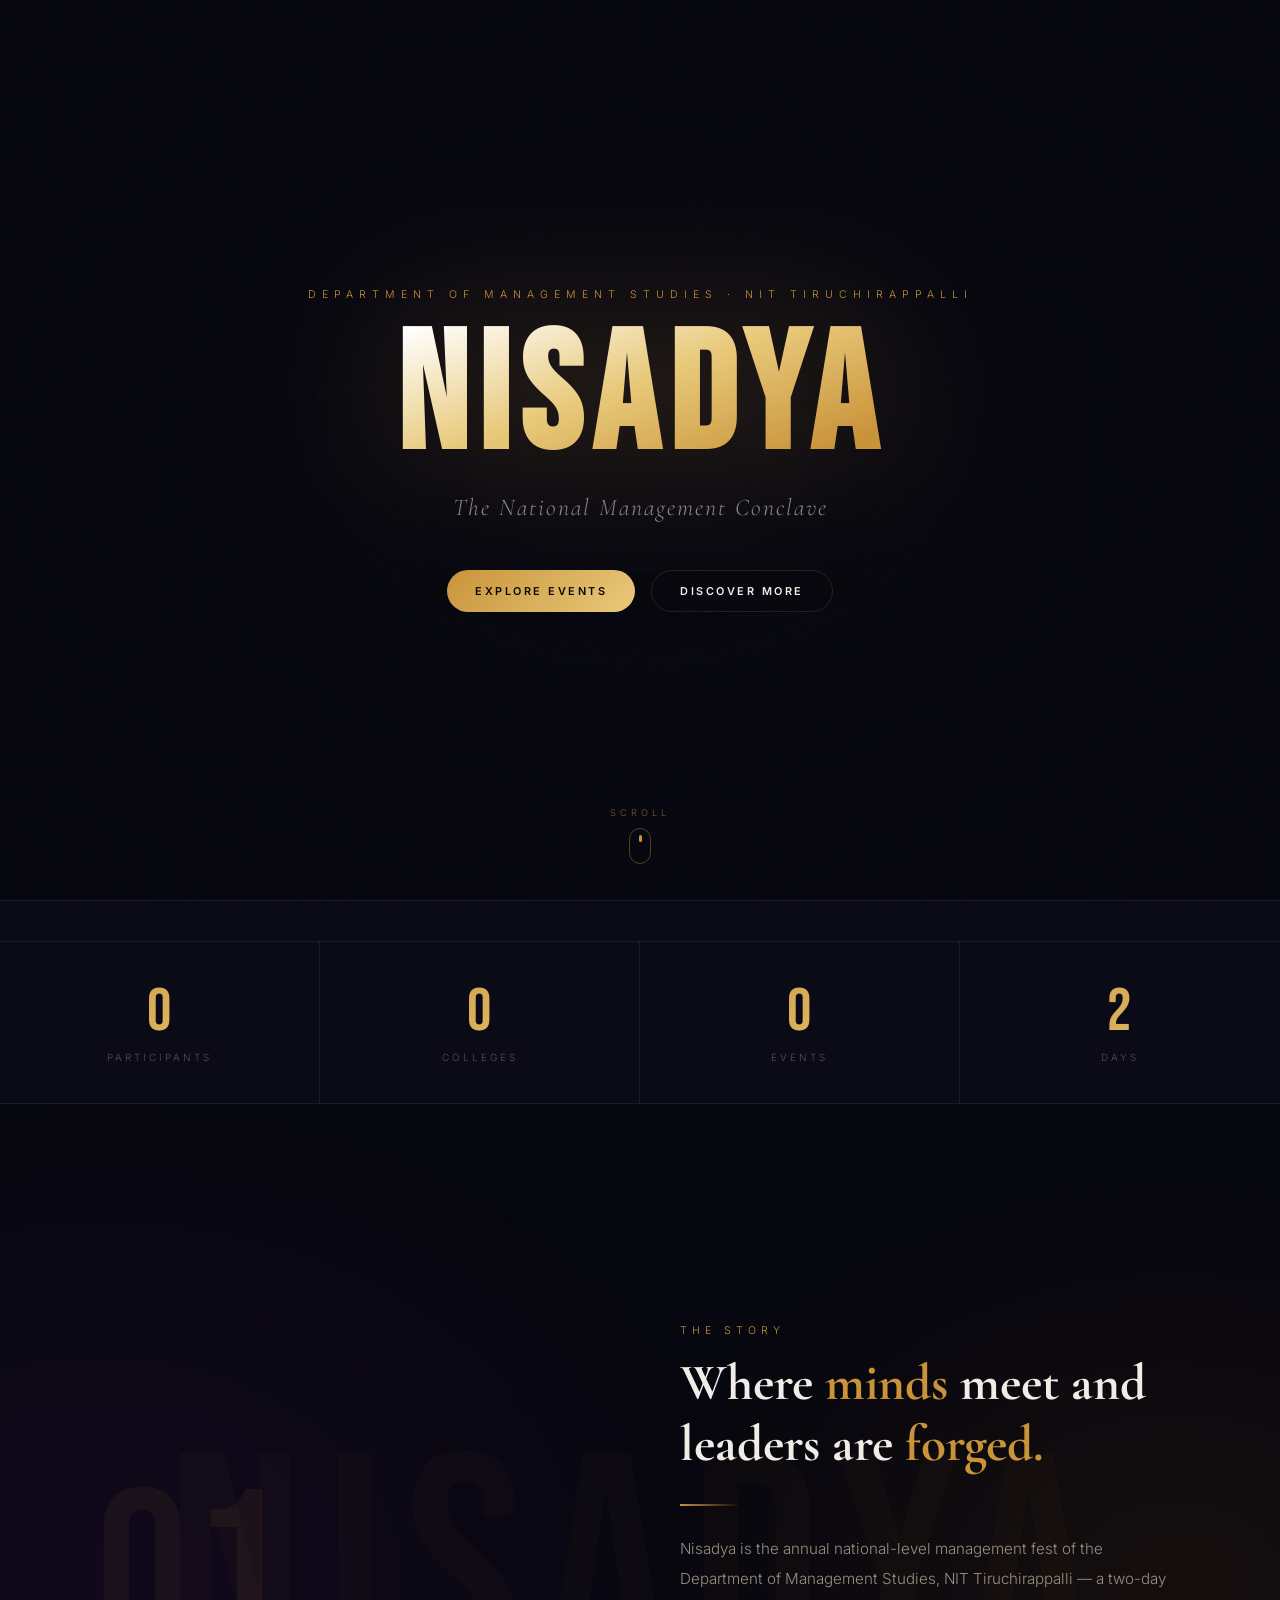
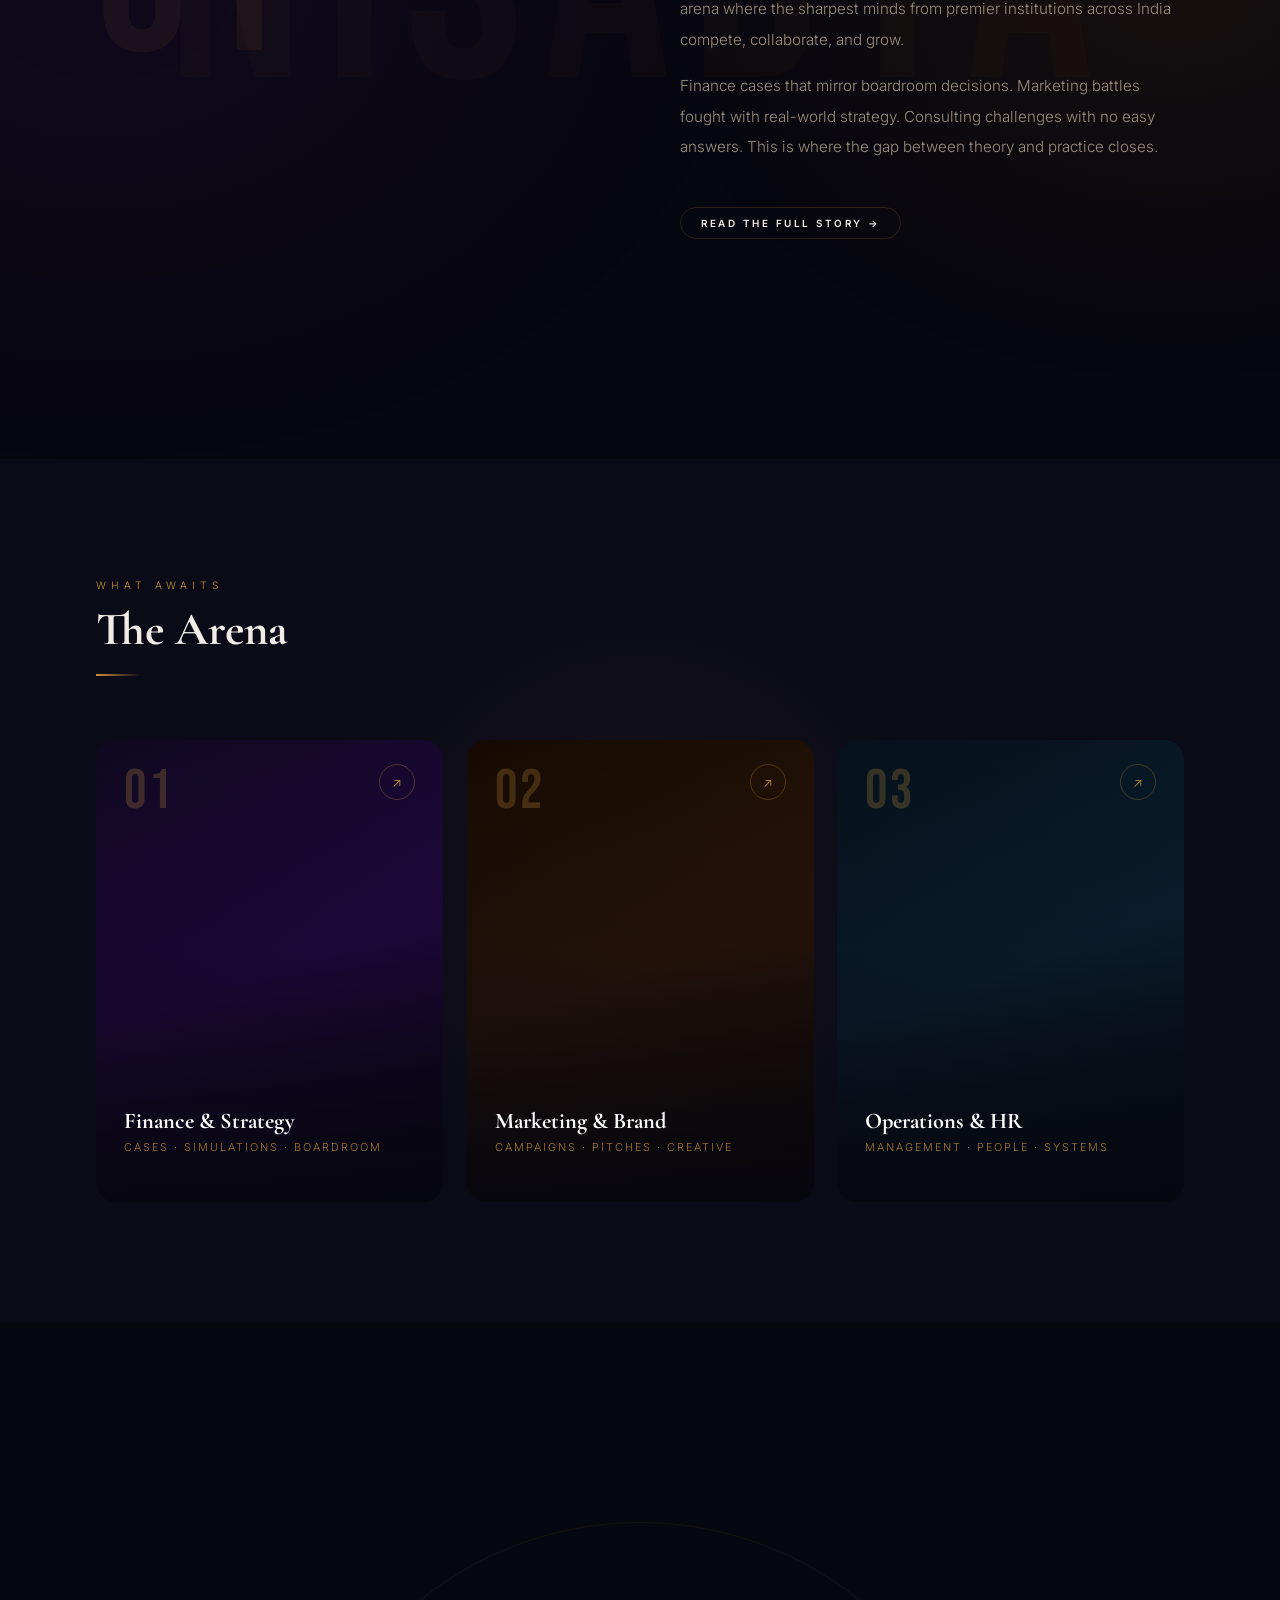
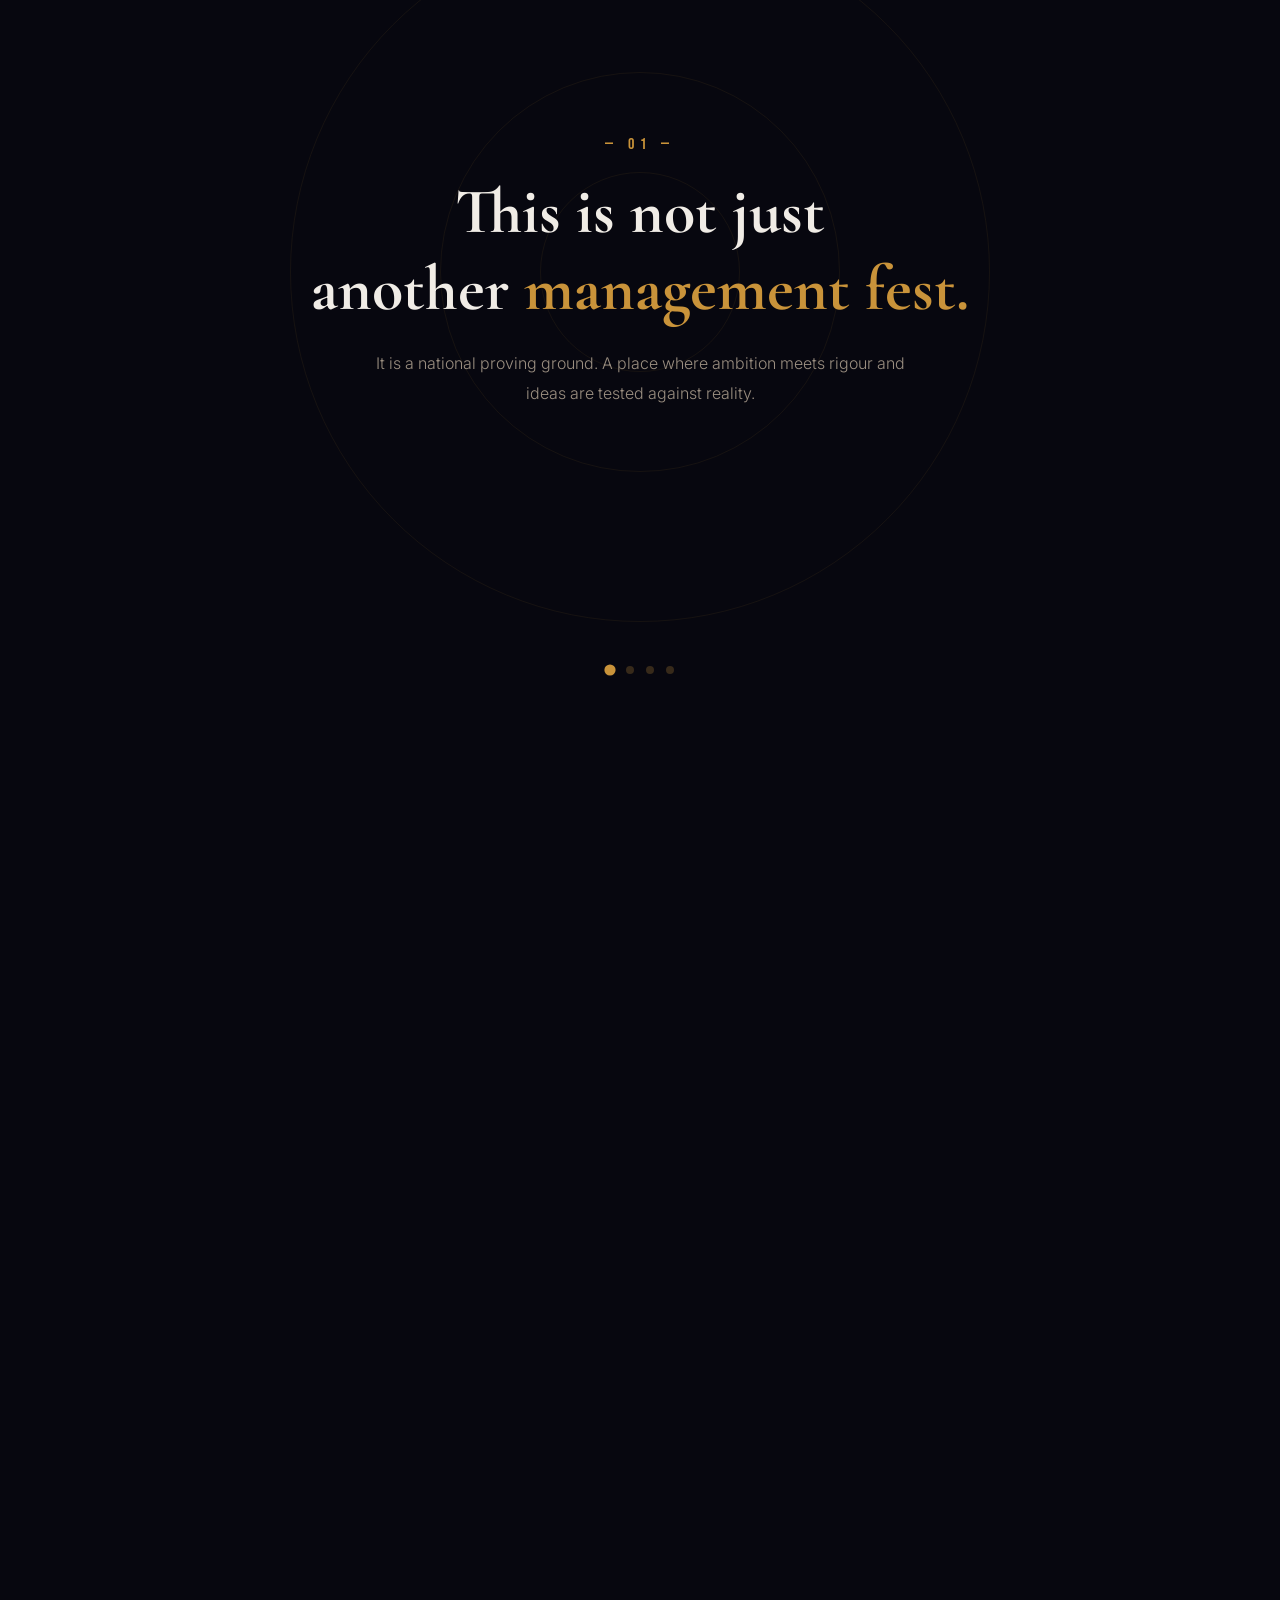
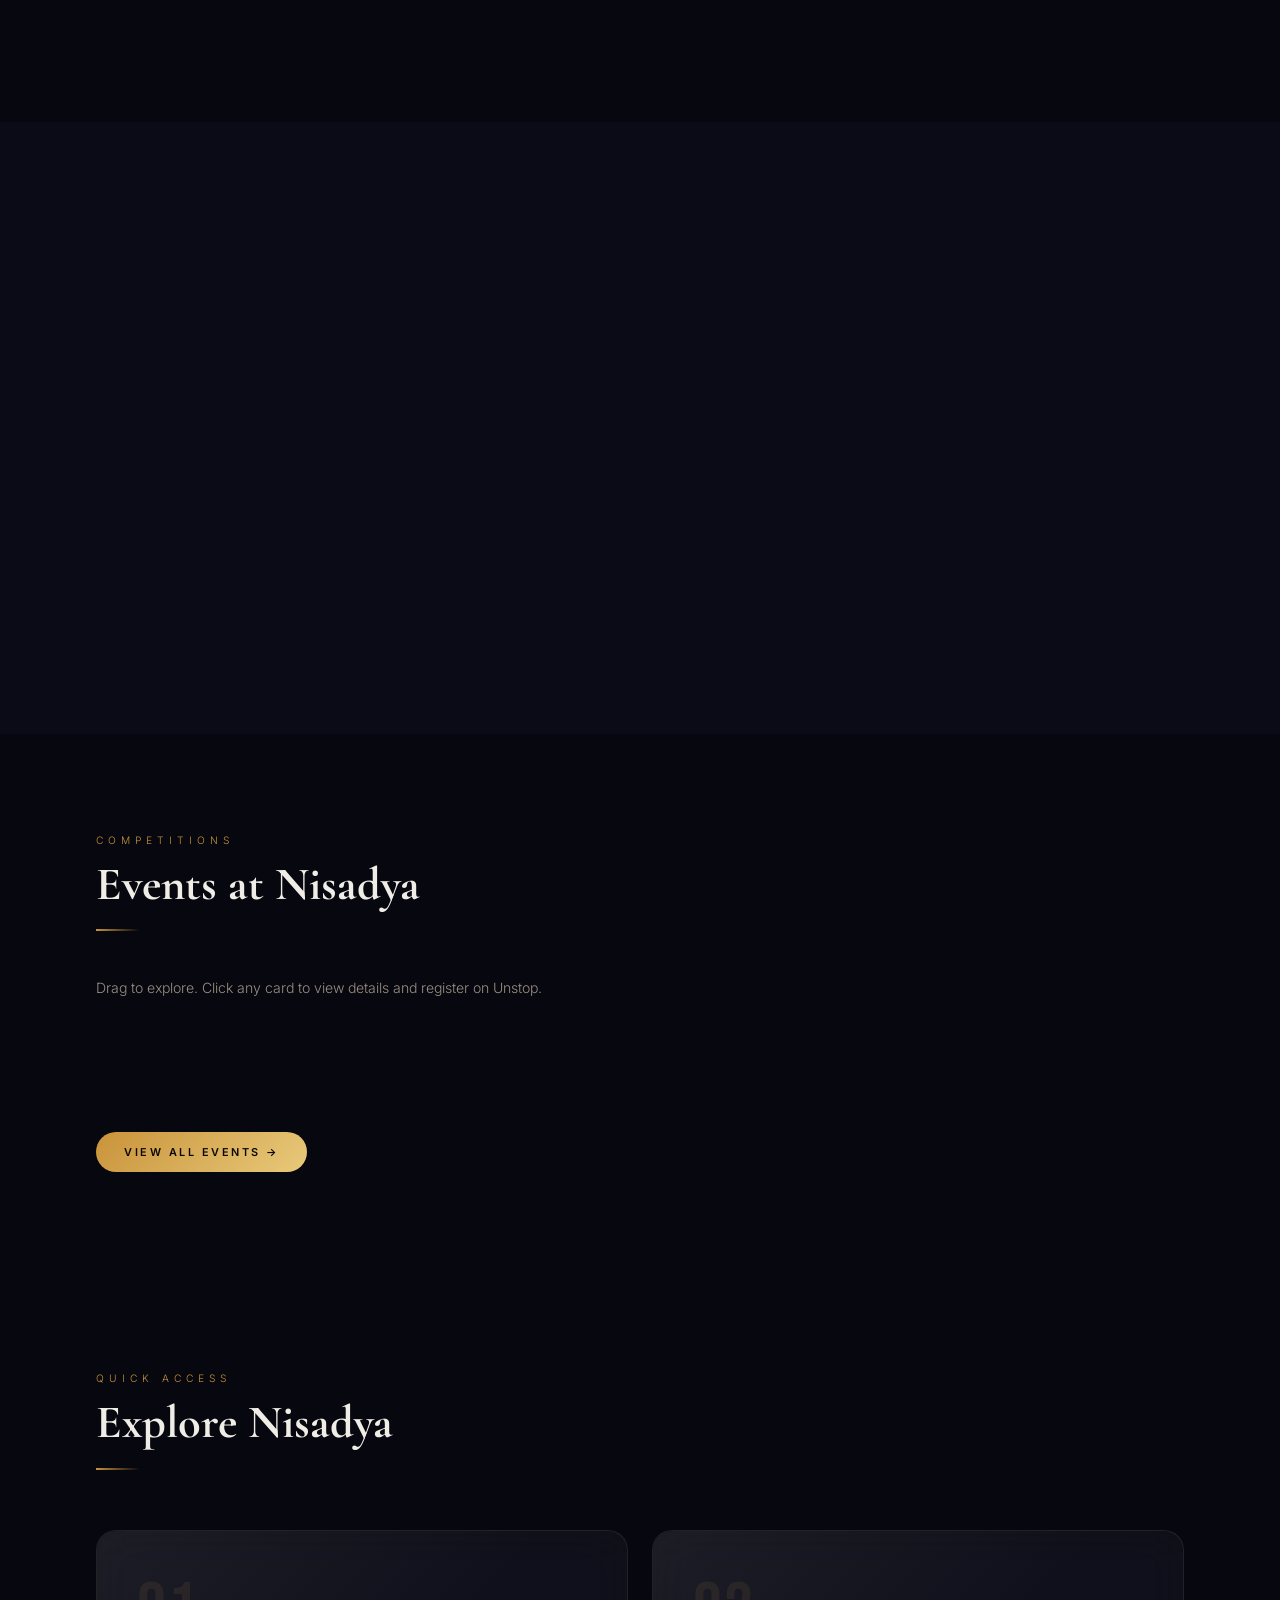
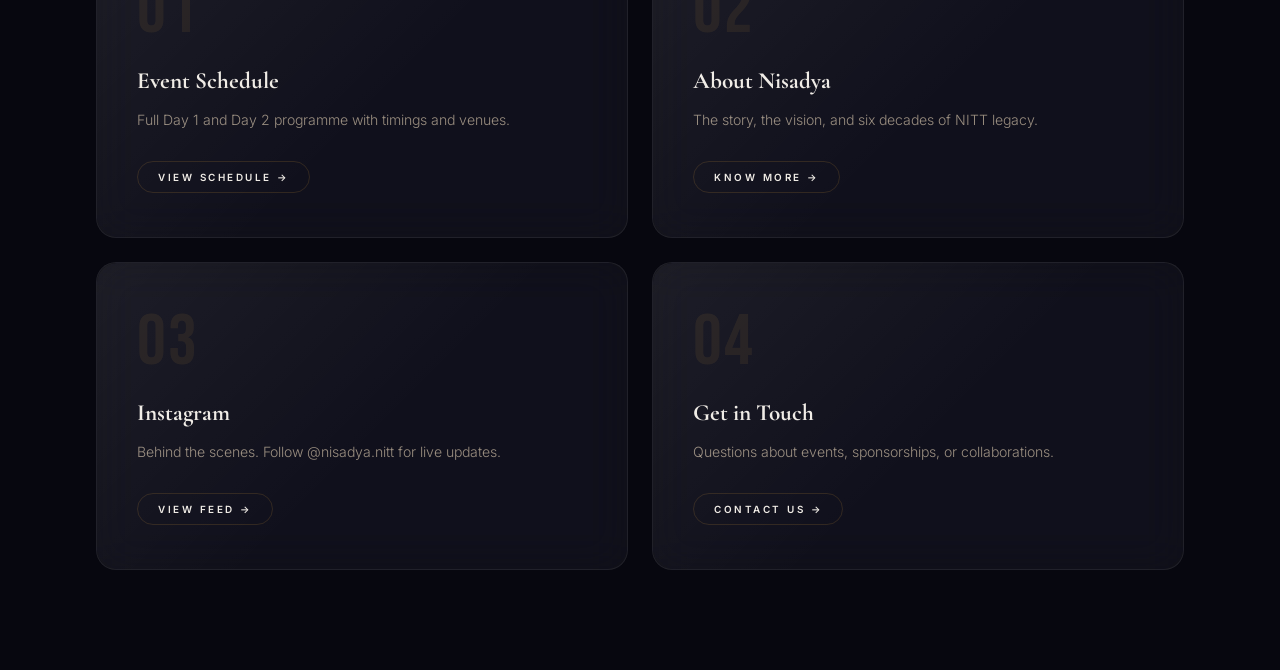
==== commit 406d9a72: "Enhance reveal effect with fallback styles and script Added CSS for reveal fallback and JavaScript f" ====
--- a/index.html
+++ b/index.html
@@ -160,6 +160,10 @@
 @media(max-width:900px){.story-split{grid-template-columns:1fr;gap:40px;}.scene-grid{grid-template-columns:1fr 1fr;}.reveal-grid{grid-template-columns:1fr;}}
 @media(max-width:768px){.stats-row{grid-template-columns:1fr 1fr;}.preview-grid{grid-template-columns:1fr;}.scene-grid{grid-template-columns:1fr;}.hero-dots,.hscroll-track{display:none;}}
 </style>
+  <style>
+  /* REVEAL FALLBACK — guarantees content visible even if JS observer fails */
+  .rv,.rvl,.rvr{transition:opacity .8s ease,transform .8s ease;}
+  </style>
 </head>
 <body>
 <div id="nav-root"></div>
@@ -554,5 +558,14 @@
   initSceneCards();
 });
 </script>
+  <script>
+  window.addEventListener('load',function(){
+    setTimeout(function(){
+      document.querySelectorAll('.rv,.rvl,.rvr').forEach(function(el){
+        el.classList.add('on');
+      });
+    },800);
+  });
+  </script>
 </body>
 </html>
--- a/css/style.css
+++ b/css/style.css
@@ -147,11 +147,14 @@
 .tilt:hover .tilt-shine{opacity:1;}
 
 /* ══ REVEAL ANIMATIONS ══ */
-.rv{opacity:0;transform:translateY(40px);transition:opacity 1s var(--ease),transform 1s var(--ease);}
-.rvl{opacity:0;transform:translateX(-40px);transition:opacity 1s var(--ease),transform 1s var(--ease);}
-.rvr{opacity:0;transform:translateX(40px);transition:opacity 1s var(--ease),transform 1s var(--ease);}
-.rv.on,.rvl.on,.rvr.on{opacity:1;transform:translate(0);}
-.d1{transition-delay:.12s;}.d2{transition-delay:.24s;}.d3{transition-delay:.36s;}.d4{transition-delay:.48s;}
+.rv{opacity:0;transform:translateY(30px);transition:opacity .8s var(--ease),transform .8s var(--ease);}
+.rvl{opacity:0;transform:translateX(-30px);transition:opacity .8s var(--ease),transform .8s var(--ease);}
+.rvr{opacity:0;transform:translateX(30px);transition:opacity .8s var(--ease),transform .8s var(--ease);}
+.rv.on,.rvl.on,.rvr.on{opacity:1;transform:translate(0)!important;}
+.d1{transition-delay:.1s;}.d2{transition-delay:.2s;}.d3{transition-delay:.3s;}.d4{transition-delay:.4s;}
+/* Fallback: if JS fails, show everything after 3 seconds */
+@keyframes revealFallback{to{opacity:1;transform:none;}}
+.no-js .rv,.no-js .rvl,.no-js .rvr{opacity:1;transform:none;}
 
 /* ══ SCHEDULE ══ */
 .sched-section{background:var(--bg2);padding:90px 0 120px;}
@@ -297,10 +300,176 @@
 /* ══ RESPONSIVE ══ */
 @media(max-width:1024px){.container{padding:0 32px;}}
 @media(max-width:768px){
-  nav{padding:14px 24px;}nav.scrolled{padding:10px 24px;}
-  .nav-links,.nav-cta{display:none;}.ham{display:flex;}
+  nav{padding:12px 20px;}
+  nav.scrolled{padding:9px 20px;}
+  .nav-links,.nav-cta{display:none;}
+  .ham{display:flex;}
+  /* Make nav-r compact on mobile */
+  .nav-r{gap:6px;}
+  .nav-icon{width:32px;height:32px;font-size:.75rem;}
+  /* Logo area smaller on mobile */
+  .logo-area{height:34px;}
+  .logo-area .logo-img{height:30px;}
+  .logo-area .wordmark{font-size:1.2rem;letter-spacing:3px;}
+  [data-theme="light"] .logo-area{padding:3px 10px 3px 5px;}
+  /* Mobile menu full screen */
+  .mob-menu a{font-size:2rem;letter-spacing:4px;}
   .container{padding:0 20px;}
   .sched-grid,.ct-grid,.inst-grid,.about-grid{grid-template-columns:1fr;}
   section{padding:70px 0;}
 }
-@media(max-width:480px){.ph{padding:130px 20px 60px;}}
+@media(max-width:480px){
+  .ph{padding:120px 16px 50px;}
+  nav{padding:10px 16px;}
+  .nav-r{gap:4px;}
+  .nav-icon{width:30px;height:30px;font-size:.7rem;}
+}
+
+/* ══ INDEX PAGE SECTIONS ══ */
+/* Story section */
+.story-section{position:relative;min-height:100vh;overflow:hidden;background:var(--bg);display:flex;align-items:center;}
+.story-parallax-bg{position:absolute;inset:-20%;z-index:0;pointer-events:none;will-change:transform;}
+.story-bg-word{position:absolute;top:50%;left:50%;transform:translate(-50%,-50%);font-family:var(--fd);font-size:clamp(12rem,25vw,24rem);letter-spacing:20px;color:rgba(201,147,58,.028);white-space:nowrap;pointer-events:none;-webkit-user-select:none;user-select:none;will-change:transform;}
+.story-content{position:relative;z-index:2;width:100%;padding:120px 0;}
+.story-split{display:grid;grid-template-columns:1fr 1fr;gap:80px;align-items:center;}
+.story-number{font-family:var(--fd);font-size:clamp(10rem,18vw,18rem);line-height:1;color:rgba(201,147,58,.07);letter-spacing:4px;-webkit-user-select:none;user-select:none;will-change:transform;transition:color .6s;}
+.story-left:hover .story-number{color:rgba(201,147,58,.14);}
+.story-eyebrow{font-size:.66rem;letter-spacing:5px;text-transform:uppercase;color:var(--gold);margin-bottom:16px;display:block;}
+.story-heading{font-family:var(--fs);font-size:clamp(2.2rem,4vw,3.4rem);font-weight:700;line-height:1.2;color:var(--tx);margin-bottom:24px;}
+.story-heading em{font-style:normal;color:var(--gold);}
+.story-body{font-size:.95rem;line-height:2;color:var(--tx2);}
+.story-body p{margin-bottom:16px;}
+.story-divider{width:60px;height:2px;background:linear-gradient(90deg,var(--gold),transparent);margin:28px 0;}
+
+/* Scene cards */
+.scene-section{padding:120px 0;background:var(--bg2);position:relative;overflow:hidden;}
+.scene-glow{position:absolute;top:50%;left:50%;transform:translate(-50%,-50%);width:600px;height:600px;border-radius:50%;background:radial-gradient(circle,rgba(201,147,58,.06) 0%,transparent 70%);pointer-events:none;}
+.scene-grid{display:grid;grid-template-columns:repeat(3,1fr);gap:24px;margin-top:64px;}
+.scene-card{border-radius:var(--rl);overflow:hidden;position:relative;aspect-ratio:3/4;cursor:pointer;transform-style:preserve-3d;will-change:transform;transition:box-shadow .4s;}
+.scene-card:hover{box-shadow:0 40px 80px rgba(0,0,0,.5),0 0 0 1px rgba(201,147,58,.2);}
+.scene-card-bg{position:absolute;inset:0;transition:transform .6s var(--ease);}
+.scene-card:hover .scene-card-bg{transform:scale(1.06);}
+.scene-card-overlay{position:absolute;inset:0;background:linear-gradient(to top,rgba(7,7,15,.95) 0%,rgba(7,7,15,.2) 55%,transparent 100%);}
+[data-theme="light"] .scene-card-overlay{background:linear-gradient(to top,rgba(15,8,0,.88) 0%,transparent 55%);}
+.scene-card-glow{position:absolute;inset:0;background:radial-gradient(circle at var(--mx,50%) var(--my,50%),rgba(201,147,58,.18) 0%,transparent 55%);opacity:0;transition:opacity .4s;pointer-events:none;}
+.scene-card:hover .scene-card-glow{opacity:1;}
+.scene-card-num{position:absolute;top:24px;left:28px;font-family:var(--fd);font-size:3.5rem;color:rgba(201,147,58,.25);letter-spacing:3px;line-height:1;}
+.scene-card-body{position:absolute;bottom:0;left:0;right:0;padding:32px 28px;}
+.scene-card-title{font-family:var(--fs);font-size:1.4rem;font-weight:700;color:#fff;margin-bottom:6px;}
+.scene-card-sub{font-size:.68rem;letter-spacing:2px;text-transform:uppercase;color:rgba(201,147,58,.8);}
+.scene-card-bar{width:0;height:2px;background:linear-gradient(90deg,var(--gold),var(--gold-lt));margin-top:14px;transition:width .5s var(--ease);}
+.scene-card:hover .scene-card-bar{width:56px;}
+.scene-card-arrow{position:absolute;top:24px;right:28px;width:36px;height:36px;border-radius:50%;background:rgba(201,147,58,0);border:1px solid rgba(201,147,58,.3);display:flex;align-items:center;justify-content:center;font-size:.8rem;color:var(--gold);transition:background .3s,transform .3s var(--easeback);}
+.scene-card:hover .scene-card-arrow{background:var(--gold);color:#0a0800;transform:scale(1.1) rotate(45deg);}
+
+/* Pinned storytelling */
+.pin-section{position:relative;height:400vh;}
+.pin-sticky{position:sticky;top:0;height:100vh;overflow:hidden;display:flex;align-items:center;justify-content:center;}
+.pin-bg{position:absolute;inset:0;background:var(--bg);}
+.pin-bg-circle{position:absolute;border-radius:50%;border:1px solid rgba(201,147,58,.08);}
+.pin-content{position:relative;z-index:2;text-align:center;padding:0 24px;max-width:900px;width:100%;}
+.pin-step{position:absolute;inset:0;display:flex;flex-direction:column;align-items:center;justify-content:center;opacity:0;transform:translateY(30px);transition:opacity .8s var(--ease),transform .8s var(--ease);pointer-events:none;padding:0 24px;}
+.pin-step.active{opacity:1;transform:translateY(0);pointer-events:all;}
+.pin-step-num{font-family:var(--fd);font-size:1rem;letter-spacing:6px;color:var(--gold);margin-bottom:20px;}
+.pin-step-title{font-family:var(--fs);font-size:clamp(2rem,5vw,4rem);font-weight:700;color:var(--tx);margin-bottom:20px;line-height:1.2;}
+.pin-step-title em{font-style:normal;color:var(--gold);}
+.pin-step-body{font-size:1rem;line-height:1.9;color:var(--tx2);max-width:560px;margin:0 auto;}
+.pin-progress{position:absolute;bottom:48px;left:50%;transform:translateX(-50%);display:flex;gap:12px;z-index:3;}
+.pin-prog-dot{width:8px;height:8px;border-radius:50%;background:rgba(201,147,58,.25);transition:background .4s,transform .4s;}
+.pin-prog-dot.active{background:var(--gold);transform:scale(1.4);}
+
+/* Text reveal section */
+.reveal-section{padding:140px 0;background:var(--bg2);overflow:hidden;}
+.reveal-grid{display:grid;grid-template-columns:1fr 1fr;gap:80px;align-items:center;}
+.word-reveal{overflow:hidden;}
+.word-line{display:block;overflow:hidden;margin-bottom:6px;}
+.word-inner{font-family:var(--fs);font-size:clamp(2.2rem,5vw,4.2rem);font-weight:700;display:inline-block;transform:translateY(105%);transition:transform .9s var(--ease);}
+.word-inner.on{transform:translateY(0);}
+.word-gold{color:var(--gold);}
+.reveal-text{font-size:.94rem;line-height:1.95;color:var(--tx2);opacity:0;transform:translateY(20px);transition:opacity .8s .5s var(--ease),transform .8s .5s var(--ease);}
+.reveal-text.on{opacity:1;transform:translateY(0);}
+.reveal-cta{margin-top:32px;opacity:0;transform:translateY(20px);transition:opacity .8s .7s var(--ease),transform .8s .7s var(--ease);}
+.reveal-cta.on{opacity:1;transform:translateY(0);}
+
+/* Horizontal scroll events */
+.hscroll-section{padding:100px 0;background:var(--bg);overflow:hidden;}
+.hscroll-track{display:flex;gap:20px;padding:20px 56px 40px;overflow-x:auto;scrollbar-width:none;cursor:grab;}
+.hscroll-track::-webkit-scrollbar{display:none;}
+.hscroll-track.dragging{cursor:grabbing;user-select:none;}
+.hcard{flex:0 0 280px;border-radius:var(--rl);overflow:hidden;position:relative;aspect-ratio:2/3;background:var(--bg3);flex-shrink:0;transition:transform .4s var(--ease),box-shadow .4s;}
+.hcard:hover{transform:translateY(-14px) scale(1.02);box-shadow:0 32px 64px rgba(0,0,0,.45);}
+.hcard-img{width:100%;height:100%;object-fit:cover;transition:transform .7s var(--ease);}
+.hcard:hover .hcard-img{transform:scale(1.08);}
+.hcard-ph{width:100%;height:100%;display:flex;align-items:center;justify-content:center;background:linear-gradient(135deg,var(--bg3),var(--bg2));}
+.hcard-ph-init{font-family:var(--fd);font-size:4rem;color:rgba(201,147,58,.25);letter-spacing:4px;}
+.hcard-overlay{position:absolute;inset:0;background:linear-gradient(to top,rgba(7,7,15,.92) 0%,rgba(7,7,15,.15) 50%,transparent 100%);display:flex;flex-direction:column;justify-content:flex-end;padding:24px;}
+[data-theme="light"] .hcard-overlay{background:linear-gradient(to top,rgba(15,8,0,.85) 0%,transparent 55%);}
+.hcard-num{font-family:var(--fd);font-size:3rem;color:rgba(201,147,58,.35);line-height:1;margin-bottom:4px;}
+.hcard-name{font-family:var(--fs);font-size:1.2rem;font-weight:700;color:#fff;margin-bottom:4px;line-height:1.3;}
+.hcard-date{font-size:.62rem;letter-spacing:2px;text-transform:uppercase;color:rgba(201,147,58,.8);}
+
+/* Preview nav cards */
+.preview-grid{display:grid;grid-template-columns:repeat(2,1fr);gap:24px;margin-top:60px;}
+.pcard{padding:44px 40px;border-radius:var(--rl);cursor:pointer;position:relative;transition:transform .4s var(--ease);overflow:hidden;}
+.pcard::after{content:'';position:absolute;bottom:0;left:0;right:0;height:2px;background:linear-gradient(90deg,var(--gold),var(--gold-lt),transparent);transform:scaleX(0);transform-origin:left;transition:transform .5s var(--ease);}
+.pcard:hover::after{transform:scaleX(1);}
+.pcard:hover{transform:translateY(-6px);}
+[data-theme="light"] .pcard{background:rgba(255,255,255,.8);border:1px solid rgba(0,0,0,.08);box-shadow:0 4px 20px rgba(0,0,0,.06);}
+.pcard-n{font-family:var(--fd);font-size:4.5rem;line-height:1;letter-spacing:2px;color:rgba(201,147,58,.1);margin-bottom:20px;}
+.pcard h3{font-family:var(--fs);font-size:1.45rem;font-weight:700;margin-bottom:12px;color:var(--tx);}
+.pcard p{font-size:.88rem;color:var(--tx2);line-height:1.85;margin-bottom:28px;}
+
+/* Stats band */
+.stats-band{background:var(--bg2);border-bottom:1px solid var(--bdr2);}
+.stats-row{display:grid;grid-template-columns:repeat(4,1fr);}
+.stat-item{padding:40px 24px;text-align:center;border-right:1px solid var(--bdr2);position:relative;overflow:hidden;cursor:default;}
+.stat-item:last-child{border-right:none;}
+.stat-item::before{content:'';position:absolute;inset:0;background:radial-gradient(ellipse at 50% 100%,rgba(201,147,58,.1) 0%,transparent 70%);opacity:0;transition:opacity .5s;}
+.stat-item:hover::before{opacity:1;}
+.stat-n{font-family:var(--fd);font-size:3.8rem;line-height:1;letter-spacing:2px;background:linear-gradient(135deg,var(--gold),var(--gold-lt));-webkit-background-clip:text;-webkit-text-fill-color:transparent;background-clip:text;}
+.stat-l{font-size:.62rem;letter-spacing:3px;text-transform:uppercase;color:var(--tx3);margin-top:8px;}
+
+/* Marquee */
+.mq-band{overflow:hidden;padding:20px 0;background:var(--bg2);border-top:1px solid var(--bdr2);border-bottom:1px solid var(--bdr2);}
+.mq-track{display:flex;white-space:nowrap;animation:marquee 20s linear infinite;}
+.mq-item{font-family:var(--fd);font-size:1.1rem;letter-spacing:5px;color:var(--tx3);padding:0 44px;display:inline-flex;align-items:center;gap:18px;text-transform:uppercase;}
+.mq-sep{width:4px;height:4px;border-radius:50%;background:var(--gold);display:inline-block;}
+
+/* About page extras */
+.pull-quote{font-family:var(--fs);font-style:italic;font-size:clamp(1.5rem,3.5vw,2.6rem);font-weight:300;line-height:1.5;color:var(--tx);border-left:3px solid var(--gold);padding-left:32px;margin:60px 0;}
+.pull-quote em{font-style:normal;color:var(--gold);}
+.values-grid{display:grid;grid-template-columns:repeat(3,1fr);gap:20px;margin-top:56px;}
+.value-card{padding:40px 32px;border-radius:var(--rl);text-align:center;transition:transform .4s var(--ease),box-shadow .4s;}
+.value-card:hover{transform:translateY(-10px);box-shadow:0 30px 60px rgba(0,0,0,.3);}
+[data-theme="light"] .value-card{background:rgba(255,255,255,.8);border:1px solid rgba(0,0,0,.08);}
+.value-icon{font-size:2.5rem;margin-bottom:16px;}
+.value-title{font-family:var(--fs);font-size:1.2rem;font-weight:700;margin-bottom:10px;color:var(--tx);}
+.value-desc{font-size:.82rem;line-height:1.8;color:var(--tx2);}
+.about-parallax-wrap{position:relative;overflow:hidden;}
+.about-parallax-num{position:absolute;right:-40px;top:50%;transform:translateY(-50%);font-family:var(--fd);font-size:clamp(14rem,22vw,22rem);color:rgba(201,147,58,.04);line-height:1;pointer-events:none;-webkit-user-select:none;user-select:none;will-change:transform;}
+
+/* Schedule extras */
+.sched-parallax-word{position:absolute;top:50%;left:50%;transform:translate(-50%,-50%);font-family:var(--fd);font-size:clamp(10rem,20vw,20rem);color:rgba(201,147,58,.025);white-space:nowrap;pointer-events:none;-webkit-user-select:none;user-select:none;will-change:transform;}
+
+/* Events extras */
+.events-bg-text{position:absolute;bottom:-20px;right:-40px;font-family:var(--fd);font-size:clamp(8rem,16vw,16rem);color:rgba(201,147,58,.025);line-height:1;pointer-events:none;-webkit-user-select:none;user-select:none;white-space:nowrap;}
+.event-thumb-overlay{position:absolute;inset:0;background:linear-gradient(to top,rgba(7,7,15,.6) 0%,transparent 60%);opacity:0;transition:opacity .4s;}
+.event-card:hover .event-thumb-overlay{opacity:1;}
+
+/* Mobile responsive for new sections */
+@media(max-width:900px){
+  .story-split{grid-template-columns:1fr;gap:40px;}
+  .scene-grid{grid-template-columns:1fr 1fr;}
+  .reveal-grid{grid-template-columns:1fr;}
+  .values-grid{grid-template-columns:1fr 1fr;}
+}
+@media(max-width:600px){
+  .scene-grid{grid-template-columns:1fr;}
+  .preview-grid{grid-template-columns:1fr;}
+  .stats-row{grid-template-columns:1fr 1fr;}
+  .events-grid{grid-template-columns:1fr;}
+  .values-grid{grid-template-columns:1fr;}
+  .hscroll-track{padding:20px 20px 40px;}
+  .story-number{font-size:clamp(6rem,12vw,10rem);}
+  .pin-step-title{font-size:clamp(1.8rem,7vw,3rem);}
+}
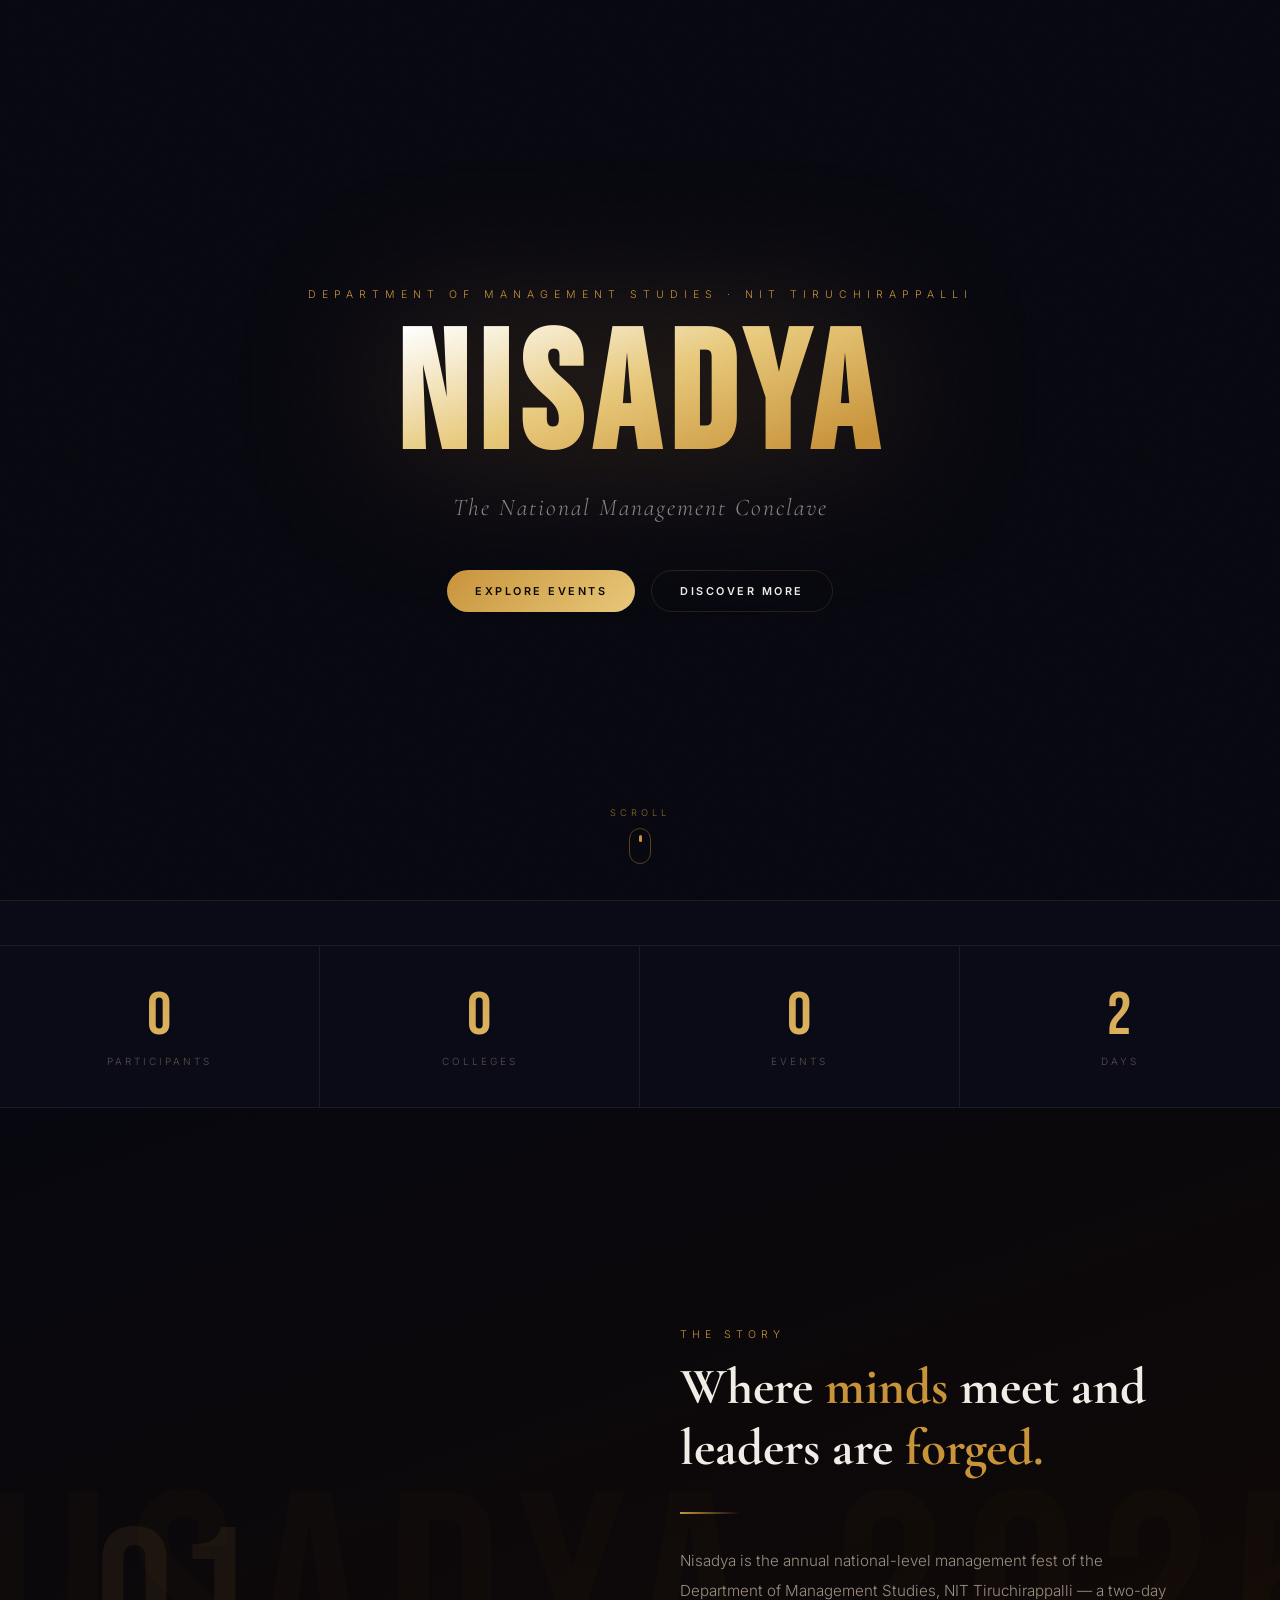
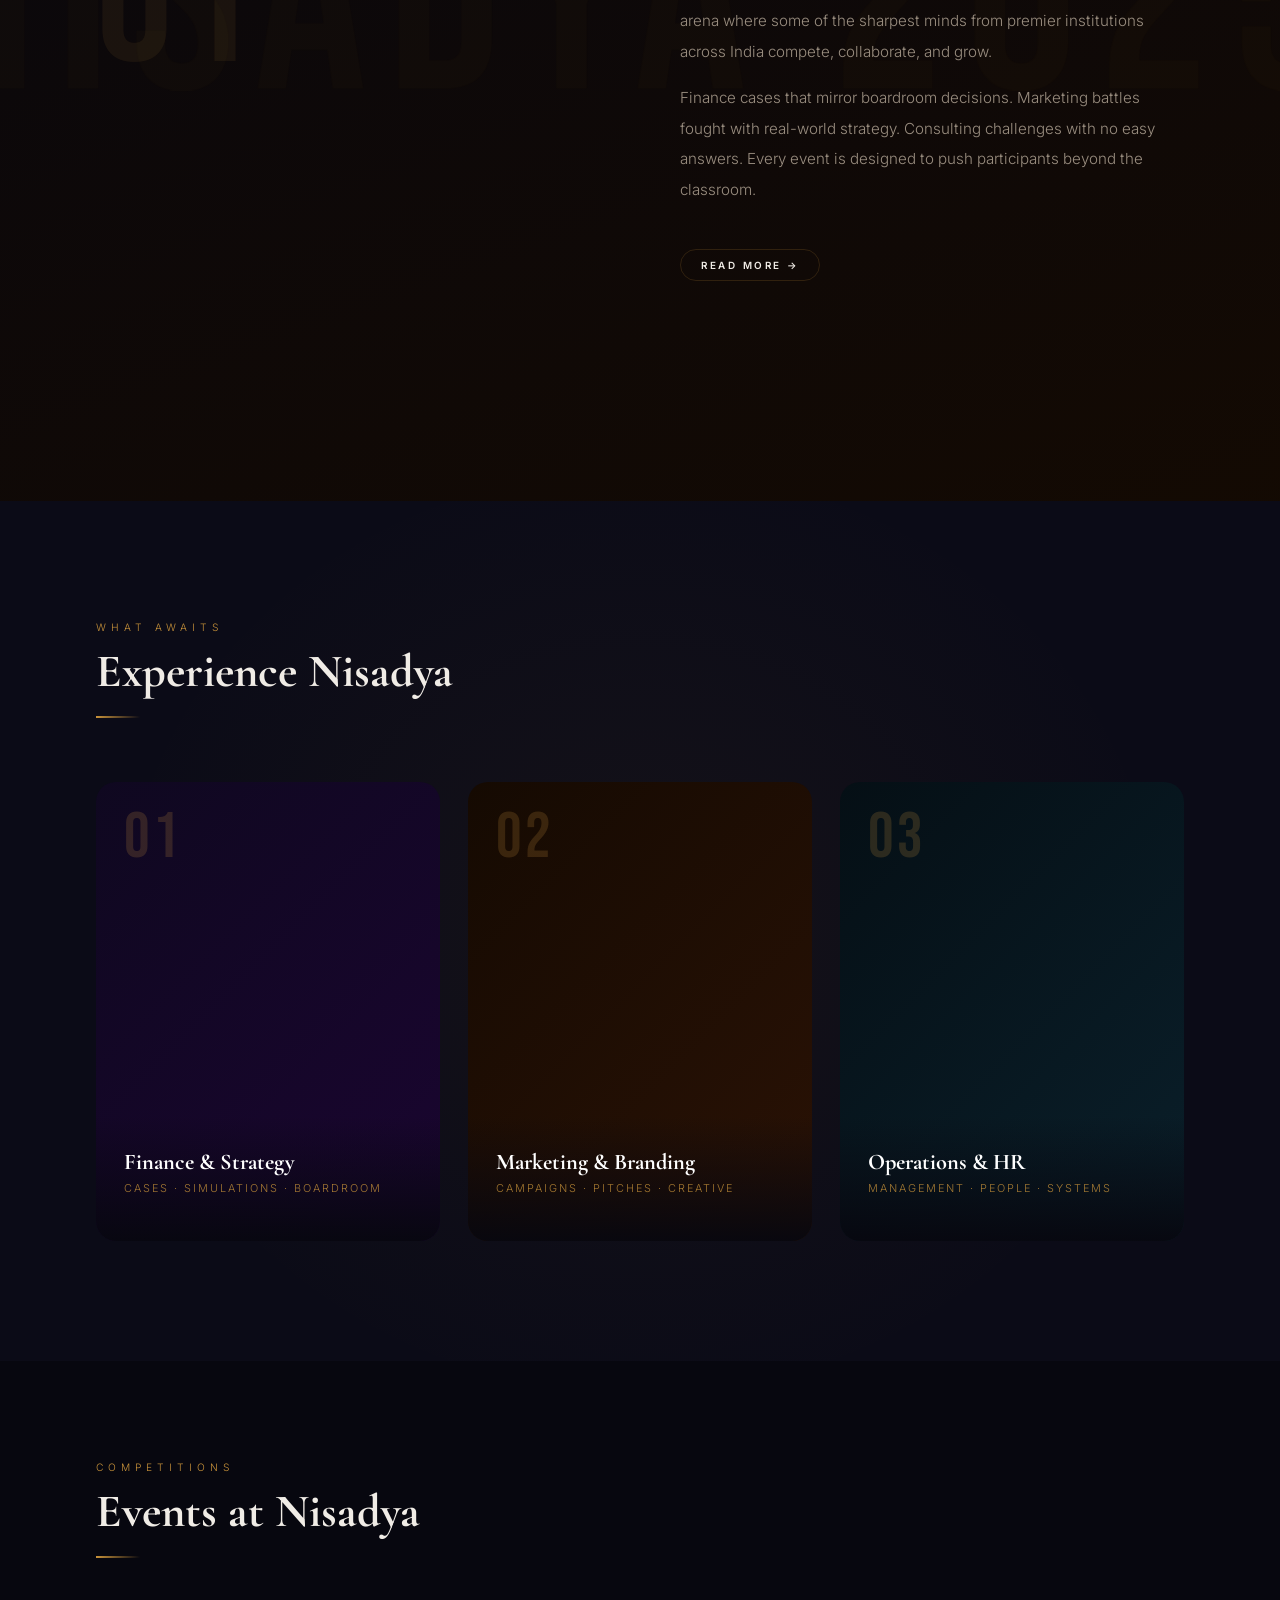
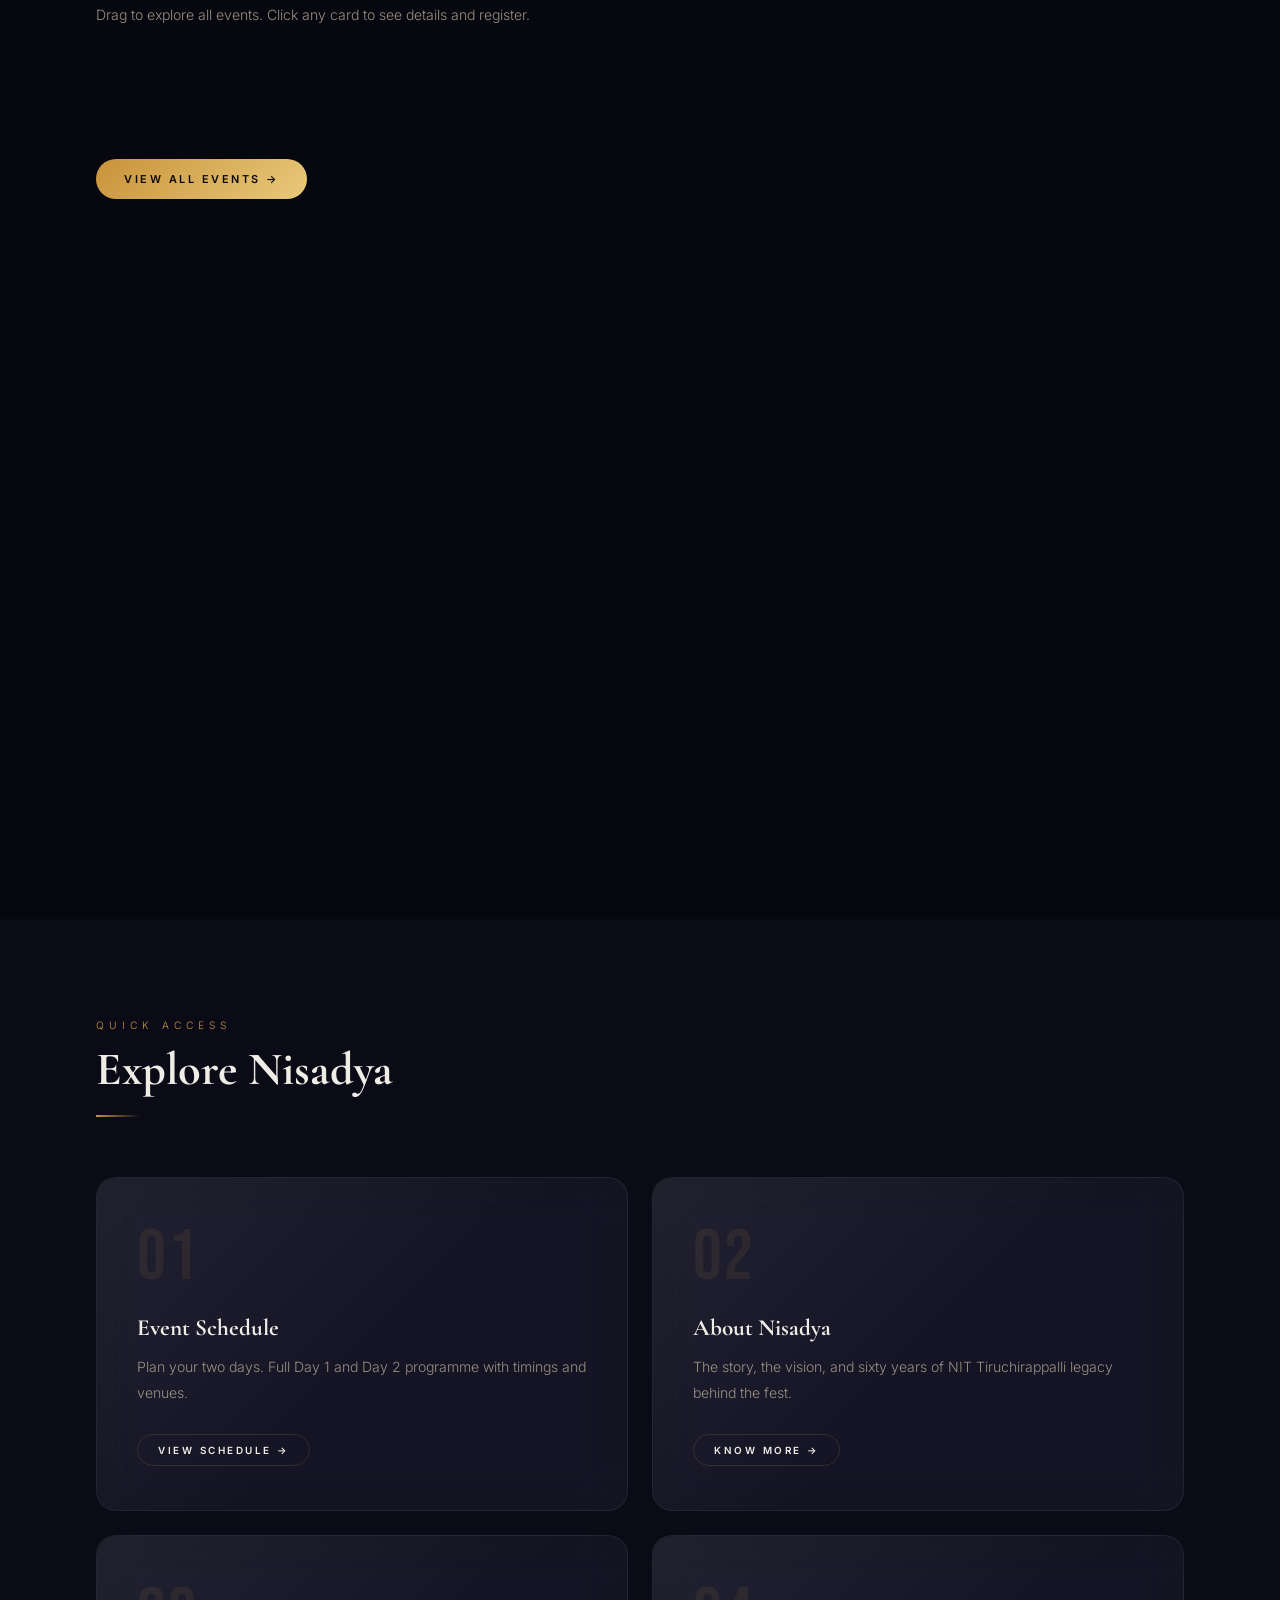
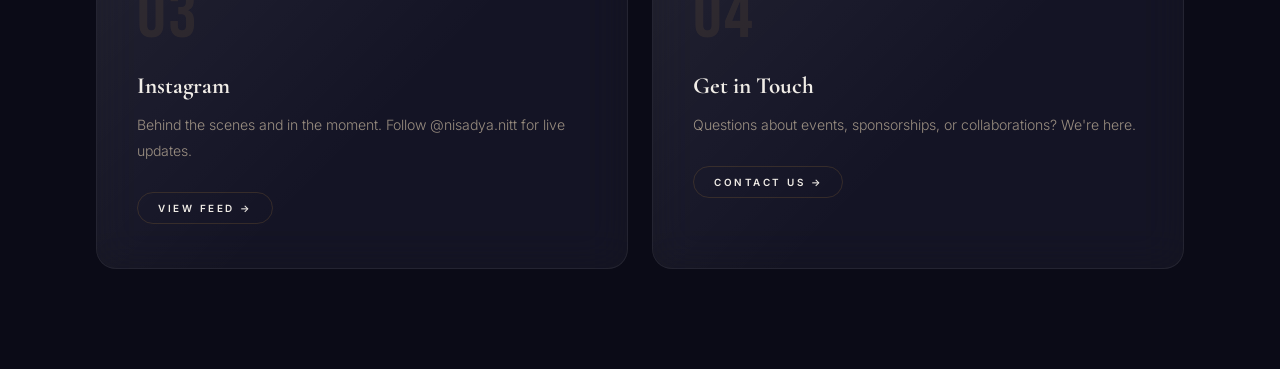
==== commit 86066a5b: "Refactor Index.html" ====
--- a/index.html
+++ b/index.html
@@ -1,23 +1,24 @@
 <!DOCTYPE html>
 <html lang="en" data-theme="dark">
 <head>
-<meta charset="UTF-8"/><meta name="viewport" content="width=device-width,initial-scale=1.0"/>
+<meta charset="UTF-8"/><meta name="viewport" content="width=device-width, initial-scale=1.0, maximum-scale=5.0"/>
 <title>Nisadya 2025 – National Management Conclave</title>
 <link rel="stylesheet" href="css/style.css"/>
 <style>
 /* ══ HERO ══ */
-#hero{position:relative;height:100vh;min-height:640px;overflow:hidden;display:flex;align-items:center;justify-content:center;}
-#pcanvas{position:absolute;inset:0;z-index:0;pointer-events:none;}
+#hero{position:relative;height:100vh;min-height:640px;overflow:hidden;display:flex;align-items:center;justify-content:center;perspective:1200px;}
+#pcanvas{position:absolute;inset:0;z-index:0;}
+.hero-ov{position:absolute;inset:0;z-index:1;background:radial-gradient(ellipse 90% 90% at 50% 50%,transparent 15%,rgba(7,7,15,.75) 100%);}
+[data-theme="light"] .hero-ov{background:radial-gradient(ellipse 90% 90% at 50% 50%,transparent 15%,rgba(244,239,230,.7) 100%);}
 .hero-media{position:absolute;inset:0;z-index:0;}
 .hero-slide{position:absolute;inset:0;opacity:0;transition:opacity 1.4s ease;}
 .hero-slide.active{opacity:1;}
 .hero-slide img,.hero-slide video{width:100%;height:100%;object-fit:cover;}
-.hero-ov{position:absolute;inset:0;z-index:1;background:radial-gradient(ellipse 90% 90% at 50% 50%,transparent 15%,rgba(7,7,15,.78) 100%);}
-[data-theme="light"] .hero-ov{background:radial-gradient(ellipse 90% 90% at 50% 50%,transparent 15%,rgba(244,239,230,.72) 100%);}
-
+
+/* 3D FLOATING HERO TEXT */
 .hero-inner{position:relative;z-index:2;text-align:center;padding:0 24px;transform-style:preserve-3d;}
 .hero-eyebrow{font-size:.66rem;letter-spacing:6px;text-transform:uppercase;color:var(--gold);margin-bottom:24px;opacity:0;animation:fadeUp .9s .1s var(--ease) forwards;}
-.hero-title{font-family:var(--fd);font-size:clamp(5rem,13vw,14rem);letter-spacing:10px;line-height:.9;
+.hero-title{font-family:var(--fd);font-size:clamp(5rem,13vw,13rem);letter-spacing:10px;line-height:.9;
   background:linear-gradient(160deg,#fff 10%,var(--gold-lt) 45%,var(--gold) 80%);
   -webkit-background-clip:text;-webkit-text-fill-color:transparent;background-clip:text;
   opacity:0;animation:heroReveal 1.4s .15s var(--ease) forwards;
@@ -26,22 +27,22 @@
 .hero-sub{font-family:var(--fs);font-style:italic;font-size:clamp(1rem,2.2vw,1.5rem);color:rgba(240,236,228,.55);margin-top:18px;letter-spacing:2px;opacity:0;animation:fadeUp .9s .35s var(--ease) forwards;}
 [data-theme="light"] .hero-sub{color:rgba(40,25,5,.6);}
 .hero-actions{display:flex;gap:16px;justify-content:center;margin-top:48px;flex-wrap:wrap;opacity:0;animation:fadeUp .9s .5s var(--ease) forwards;}
-.hero-scroll-hint{position:absolute;bottom:36px;left:50%;transform:translateX(-50%);z-index:2;display:flex;flex-direction:column;align-items:center;gap:10px;opacity:0;animation:fadeIn 1s 1.2s forwards;}
-.hero-scroll-hint span{font-size:.58rem;letter-spacing:4px;text-transform:uppercase;color:var(--gold);opacity:.6;}
+.hero-scroll{position:absolute;bottom:36px;left:50%;transform:translateX(-50%);z-index:2;display:flex;flex-direction:column;align-items:center;gap:10px;opacity:0;animation:fadeIn 1s 1.2s forwards;}
+.hero-scroll span{font-size:.58rem;letter-spacing:4px;text-transform:uppercase;color:var(--gold);opacity:.7;}
 .scroll-mouse{width:22px;height:36px;border:1px solid rgba(201,147,58,.4);border-radius:11px;display:flex;justify-content:center;padding-top:6px;}
 .scroll-mouse::before{content:'';width:3px;height:7px;background:var(--gold);border-radius:2px;animation:scrollBall 1.8s ease-in-out infinite;}
-@keyframes scrollBall{0%{transform:translateY(0);opacity:1;}100%{transform:translateY(12px);opacity:0;}}
+@keyframes scrollBall{0%,100%{transform:translateY(0);opacity:1;}100%{transform:translateY(12px);opacity:0;}}
 .hero-dots{position:absolute;bottom:36px;right:60px;z-index:3;display:flex;gap:8px;}
 .hero-dot{width:6px;height:6px;border-radius:50%;background:rgba(201,147,58,.3);cursor:pointer;transition:background .3s,transform .3s;}
 .hero-dot.active{background:var(--gold);transform:scale(1.6);}
 
 /* ══ MARQUEE ══ */
-.mq-band{overflow:hidden;padding:20px 0;background:var(--bg2);border-top:1px solid var(--bdr2);border-bottom:1px solid var(--bdr2);}
-.mq-track{display:flex;white-space:nowrap;animation:marquee 20s linear infinite;}
-.mq-item{font-family:var(--fd);font-size:1.1rem;letter-spacing:5px;color:var(--tx3);padding:0 44px;display:inline-flex;align-items:center;gap:18px;text-transform:uppercase;}
+.mq-band{overflow:hidden;padding:22px 0;background:var(--bg2);border-top:1px solid var(--bdr2);border-bottom:1px solid var(--bdr2);}
+.mq-track{display:flex;white-space:nowrap;animation:marquee 22s linear infinite;}
+.mq-item{font-family:var(--fd);font-size:1.1rem;letter-spacing:5px;color:var(--tx3);padding:0 44px;display:inline-flex;align-items:center;gap:20px;text-transform:uppercase;}
 .mq-sep{width:4px;height:4px;border-radius:50%;background:var(--gold);display:inline-block;}
 
-/* ══ STATS BAND ══ */
+/* ══ STATS ══ */
 .stats-band{background:var(--bg2);border-bottom:1px solid var(--bdr2);}
 .stats-row{display:grid;grid-template-columns:repeat(4,1fr);}
 .stat-item{padding:40px 24px;text-align:center;border-right:1px solid var(--bdr2);position:relative;overflow:hidden;cursor:default;}
@@ -51,99 +52,78 @@
 .stat-n{font-family:var(--fd);font-size:3.8rem;line-height:1;letter-spacing:2px;background:linear-gradient(135deg,var(--gold),var(--gold-lt));-webkit-background-clip:text;-webkit-text-fill-color:transparent;background-clip:text;}
 .stat-l{font-size:.62rem;letter-spacing:3px;text-transform:uppercase;color:var(--tx3);margin-top:8px;}
 
-/* ══ PARALLAX STORY ══ */
-.story-section{position:relative;min-height:100vh;overflow:hidden;background:var(--bg);display:flex;align-items:center;}
-.story-parallax-bg{position:absolute;inset:-20%;z-index:0;pointer-events:none;will-change:transform;
-  background:radial-gradient(ellipse 60% 60% at 20% 50%,rgba(60,20,90,.18) 0%,transparent 60%),
-             radial-gradient(ellipse 50% 50% at 80% 50%,rgba(100,55,10,.15) 0%,transparent 60%);}
-.story-bg-word{position:absolute;top:50%;left:50%;transform:translate(-50%,-50%);
-  font-family:var(--fd);font-size:clamp(12rem,25vw,24rem);letter-spacing:20px;
-  color:rgba(201,147,58,.028);white-space:nowrap;pointer-events:none;-webkit-user-select:none;user-select:none;
-  will-change:transform;}
+/* ══ PARALLAX STORY SECTION ══ */
+.story-wrap{position:relative;min-height:100vh;overflow:hidden;display:flex;align-items:center;}
+.story-bg-fixed{position:absolute;inset:0;z-index:0;
+  background:linear-gradient(160deg,var(--bg) 0%,rgba(20,10,2,.95) 100%);}
+.story-bg-text{position:absolute;top:50%;left:50%;transform:translate(-50%,-50%);
+  font-family:var(--fd);font-size:clamp(10rem,22vw,22rem);letter-spacing:20px;
+  color:rgba(201,147,58,.025);white-space:nowrap;pointer-events:none;-webkit-user-select:none;user-select:none;will-change:transform;}
 .story-content{position:relative;z-index:2;width:100%;padding:120px 0;}
 .story-split{display:grid;grid-template-columns:1fr 1fr;gap:80px;align-items:center;}
-.story-number{font-family:var(--fd);font-size:clamp(10rem,18vw,18rem);line-height:1;
-  color:rgba(201,147,58,.07);letter-spacing:4px;-webkit-user-select:none;user-select:none;
-  will-change:transform;transition:color .6s;}
-.story-left:hover .story-number{color:rgba(201,147,58,.14);}
+.story-left .story-number{font-family:var(--fd);font-size:clamp(8rem,15vw,14rem);line-height:1;
+  color:rgba(201,147,58,.08);letter-spacing:4px;-webkit-user-select:none;user-select:none;
+  transition:color .5s;}
+.story-left:hover .story-number{color:rgba(201,147,58,.15);}
 .story-eyebrow{font-size:.66rem;letter-spacing:5px;text-transform:uppercase;color:var(--gold);margin-bottom:16px;display:block;}
-.story-heading{font-family:var(--fs);font-size:clamp(2.2rem,4vw,3.4rem);font-weight:700;line-height:1.2;color:var(--tx);margin-bottom:24px;}
+.story-heading{font-family:var(--fs);font-size:clamp(2rem,4vw,3.2rem);font-weight:700;line-height:1.2;color:var(--tx);margin-bottom:24px;}
 .story-heading em{font-style:normal;color:var(--gold);}
 .story-body{font-size:.95rem;line-height:2;color:var(--tx2);}
 .story-body p{margin-bottom:16px;}
-.story-divider{width:60px;height:2px;background:linear-gradient(90deg,var(--gold),transparent);margin:28px 0;}
-
-/* ══ 3D SCENE CARDS ══ */
-.scene-section{padding:120px 0;background:var(--bg2);position:relative;overflow:hidden;}
-.scene-glow{position:absolute;top:50%;left:50%;transform:translate(-50%,-50%);width:600px;height:600px;border-radius:50%;background:radial-gradient(circle,rgba(201,147,58,.06) 0%,transparent 70%);pointer-events:none;}
-.scene-grid{display:grid;grid-template-columns:repeat(3,1fr);gap:24px;margin-top:64px;}
+.story-divider-line{width:60px;height:2px;background:linear-gradient(90deg,var(--gold),transparent);margin:32px 0;}
+
+/* ══ 3D SCENE SECTION ══ */
+.scene-section{position:relative;padding:120px 0;overflow:hidden;background:var(--bg2);}
+.scene-bg{position:absolute;inset:0;pointer-events:none;
+  background:radial-gradient(ellipse 60% 80% at 50% 50%,rgba(201,147,58,.05) 0%,transparent 70%);}
+.scene-grid{display:grid;grid-template-columns:repeat(3,1fr);gap:28px;margin-top:64px;}
 .scene-card{border-radius:var(--rl);overflow:hidden;position:relative;aspect-ratio:3/4;cursor:pointer;
-  transform-style:preserve-3d;will-change:transform;
-  transition:box-shadow .4s;}
-.scene-card:hover{box-shadow:0 40px 80px rgba(0,0,0,.5),0 0 0 1px rgba(201,147,58,.2);}
-.scene-card-bg{position:absolute;inset:0;transition:transform .6s var(--ease);}
+  transform-style:preserve-3d;transition:transform .6s var(--ease);will-change:transform;}
+.scene-card:hover{transform:perspective(800px) rotateY(-8deg) rotateX(4deg) scale(1.04);}
+.scene-card-bg{position:absolute;inset:0;background:linear-gradient(135deg,var(--bg3),var(--bg));transition:transform .6s var(--ease);}
 .scene-card:hover .scene-card-bg{transform:scale(1.06);}
-.scene-card-overlay{position:absolute;inset:0;background:linear-gradient(to top,rgba(7,7,15,.95) 0%,rgba(7,7,15,.2) 55%,transparent 100%);}
-[data-theme="light"] .scene-card-overlay{background:linear-gradient(to top,rgba(15,8,0,.88) 0%,transparent 55%);}
-.scene-card-glow{position:absolute;inset:0;background:radial-gradient(circle at var(--mx,50%) var(--my,50%),rgba(201,147,58,.18) 0%,transparent 55%);opacity:0;transition:opacity .4s;pointer-events:none;}
+.scene-card-num{position:absolute;top:24px;left:28px;font-family:var(--fd);font-size:4rem;color:rgba(201,147,58,.2);letter-spacing:3px;line-height:1;}
+.scene-card-glow{position:absolute;inset:0;background:radial-gradient(circle at var(--mx,50%) var(--my,50%),rgba(201,147,58,.15) 0%,transparent 60%);opacity:0;transition:opacity .4s;}
 .scene-card:hover .scene-card-glow{opacity:1;}
-.scene-card-num{position:absolute;top:24px;left:28px;font-family:var(--fd);font-size:3.5rem;color:rgba(201,147,58,.25);letter-spacing:3px;line-height:1;}
-.scene-card-body{position:absolute;bottom:0;left:0;right:0;padding:32px 28px;}
+.scene-card-content{position:absolute;bottom:0;left:0;right:0;padding:32px 28px;background:linear-gradient(to top,rgba(7,7,15,.95) 0%,transparent 100%);}
+[data-theme="light"] .scene-card-content{background:linear-gradient(to top,rgba(20,10,0,.85) 0%,transparent 100%);}
 .scene-card-title{font-family:var(--fs);font-size:1.4rem;font-weight:700;color:#fff;margin-bottom:6px;}
 .scene-card-sub{font-size:.68rem;letter-spacing:2px;text-transform:uppercase;color:rgba(201,147,58,.8);}
-.scene-card-bar{width:0;height:2px;background:linear-gradient(90deg,var(--gold),var(--gold-lt));margin-top:14px;transition:width .5s var(--ease);}
-.scene-card:hover .scene-card-bar{width:56px;}
-.scene-card-arrow{position:absolute;top:24px;right:28px;width:36px;height:36px;border-radius:50%;background:rgba(201,147,58,0);border:1px solid rgba(201,147,58,.3);display:flex;align-items:center;justify-content:center;font-size:.8rem;color:var(--gold);transition:background .3s,transform .3s var(--easeback);}
-.scene-card:hover .scene-card-arrow{background:var(--gold);color:#0a0800;transform:scale(1.1) rotate(45deg);}
-
-/* ══ PINNED STORYTELLING ══ */
-.pin-section{position:relative;height:400vh;}
-.pin-sticky{position:sticky;top:0;height:100vh;overflow:hidden;display:flex;align-items:center;justify-content:center;}
-.pin-bg{position:absolute;inset:0;background:var(--bg);}
-.pin-bg-circle{position:absolute;top:50%;left:50%;transform:translate(-50%,-50%);border-radius:50%;border:1px solid rgba(201,147,58,.08);transition:none;}
-.pin-content{position:relative;z-index:2;text-align:center;padding:0 24px;max-width:900px;width:100%;}
-.pin-step{position:absolute;inset:0;display:flex;flex-direction:column;align-items:center;justify-content:center;opacity:0;transform:translateY(30px);transition:opacity .8s var(--ease),transform .8s var(--ease);pointer-events:none;}
-.pin-step.active{opacity:1;transform:translateY(0);pointer-events:all;}
-.pin-step-num{font-family:var(--fd);font-size:1rem;letter-spacing:6px;color:var(--gold);margin-bottom:20px;}
-.pin-step-title{font-family:var(--fs);font-size:clamp(2rem,5vw,4rem);font-weight:700;color:var(--tx);margin-bottom:20px;line-height:1.2;}
-.pin-step-title em{font-style:normal;color:var(--gold);}
-.pin-step-body{font-size:1rem;line-height:1.9;color:var(--tx2);max-width:560px;margin:0 auto;}
-.pin-progress{position:absolute;bottom:48px;left:50%;transform:translateX(-50%);display:flex;gap:12px;z-index:3;}
-.pin-prog-dot{width:8px;height:8px;border-radius:50%;background:rgba(201,147,58,.25);transition:background .4s,transform .4s;}
-.pin-prog-dot.active{background:var(--gold);transform:scale(1.4);}
-
-/* ══ TEXT REVEAL ══ */
-.reveal-section{padding:140px 0;background:var(--bg2);overflow:hidden;}
-.reveal-grid{display:grid;grid-template-columns:1fr 1fr;gap:80px;align-items:center;}
-.word-reveal{overflow:hidden;}
-.word-line{display:block;overflow:hidden;margin-bottom:6px;}
-.word-inner{font-family:var(--fs);font-size:clamp(2.2rem,5vw,4.2rem);font-weight:700;display:inline-block;
-  transform:translateY(105%);transition:transform .9s var(--ease);}
-.word-inner.on{transform:translateY(0);}
-.word-gold{color:var(--gold);}
-.reveal-text{font-size:.94rem;line-height:1.95;color:var(--tx2);opacity:0;transform:translateY(20px);transition:opacity .8s .5s var(--ease),transform .8s .5s var(--ease);}
-.reveal-text.on{opacity:1;transform:translateY(0);}
-.reveal-cta{margin-top:32px;opacity:0;transform:translateY(20px);transition:opacity .8s .7s var(--ease),transform .8s .7s var(--ease);}
-.reveal-cta.on{opacity:1;transform:translateY(0);}
-
-/* ══ HORIZONTAL DRAG EVENTS ══ */
-.hscroll-section{padding:100px 0;background:var(--bg);overflow:hidden;}
-.hscroll-track{display:flex;gap:20px;padding:20px 56px 40px;overflow-x:auto;scrollbar-width:none;cursor:grab;}
+.scene-card-line{width:0;height:2px;background:linear-gradient(90deg,var(--gold),var(--gold-lt));transition:width .5s var(--ease);margin-top:12px;}
+.scene-card:hover .scene-card-line{width:60px;}
+
+/* ══ HORIZONTAL SCROLL EVENTS ══ */
+.hscroll-section{padding:100px 0;overflow:hidden;background:var(--bg);}
+.hscroll-outer{position:relative;}
+.hscroll-track{touch-action:pan-x;display:flex;gap:20px;padding:20px 56px 40px;overflow-x:auto;scrollbar-width:none;cursor:grab;-webkit-overflow-scrolling:touch;}
 .hscroll-track::-webkit-scrollbar{display:none;}
 .hscroll-track.dragging{cursor:grabbing;user-select:none;}
-.hcard{flex:0 0 280px;border-radius:var(--rl);overflow:hidden;position:relative;aspect-ratio:2/3;background:var(--bg3);flex-shrink:0;transition:transform .4s var(--ease),box-shadow .4s;}
-.hcard:hover{transform:translateY(-14px) scale(1.02);box-shadow:0 32px 64px rgba(0,0,0,.45);}
+.hcard{flex:0 0 280px;border-radius:var(--rl);overflow:hidden;position:relative;aspect-ratio:2/3;background:var(--bg3);
+  transition:transform .4s var(--ease),box-shadow .4s;flex-shrink:0;}
+.hcard:hover{transform:translateY(-12px) scale(1.02);box-shadow:0 30px 60px rgba(0,0,0,.4);}
 .hcard-img{width:100%;height:100%;object-fit:cover;transition:transform .7s var(--ease);}
 .hcard:hover .hcard-img{transform:scale(1.08);}
-.hcard-ph{width:100%;height:100%;display:flex;align-items:center;justify-content:center;background:linear-gradient(135deg,var(--bg3),var(--bg2));}
+.hcard-ph{width:100%;height:100%;display:flex;flex-direction:column;align-items:center;justify-content:center;gap:12px;background:linear-gradient(135deg,var(--bg3),var(--bg2));}
 .hcard-ph-init{font-family:var(--fd);font-size:4rem;color:rgba(201,147,58,.25);letter-spacing:4px;}
-.hcard-overlay{position:absolute;inset:0;background:linear-gradient(to top,rgba(7,7,15,.92) 0%,rgba(7,7,15,.15) 50%,transparent 100%);display:flex;flex-direction:column;justify-content:flex-end;padding:24px;}
+.hcard-overlay{position:absolute;inset:0;background:linear-gradient(to top,rgba(7,7,15,.92) 0%,rgba(7,7,15,.2) 50%,transparent 100%);display:flex;flex-direction:column;justify-content:flex-end;padding:24px;}
 [data-theme="light"] .hcard-overlay{background:linear-gradient(to top,rgba(15,8,0,.85) 0%,transparent 55%);}
 .hcard-num{font-family:var(--fd);font-size:3rem;color:rgba(201,147,58,.35);line-height:1;margin-bottom:4px;}
 .hcard-name{font-family:var(--fs);font-size:1.2rem;font-weight:700;color:#fff;margin-bottom:4px;line-height:1.3;}
 .hcard-date{font-size:.62rem;letter-spacing:2px;text-transform:uppercase;color:rgba(201,147,58,.8);}
 
-/* ══ QUICK NAV CARDS ══ */
+/* ══ SCROLL TRIGGERED TEXT REVEAL ══ */
+.text-reveal-section{padding:140px 0;background:var(--bg);overflow:hidden;position:relative;}
+.text-reveal-line{display:block;overflow:hidden;margin-bottom:8px;}
+.text-reveal-inner{font-family:var(--fs);font-size:clamp(2rem,5vw,4.5rem);font-weight:700;
+  display:inline-block;transform:translateY(110%);transition:transform 1s var(--ease);}
+.text-reveal-inner.on{transform:translateY(0);}
+.text-reveal-gold{color:var(--gold);}
+.text-reveal-sub{font-size:.9rem;line-height:1.9;color:var(--tx2);max-width:520px;margin-top:32px;opacity:0;transform:translateY(20px);transition:opacity .8s .4s var(--ease),transform .8s .4s var(--ease);}
+.text-reveal-sub.on{opacity:1;transform:translateY(0);}
+.text-reveal-cta{margin-top:40px;opacity:0;transform:translateY(20px);transition:opacity .8s .6s var(--ease),transform .8s .6s var(--ease);}
+.text-reveal-cta.on{opacity:1;transform:translateY(0);}
+
+/* ══ PREVIEW NAV CARDS ══ */
 .preview-grid{display:grid;grid-template-columns:repeat(2,1fr);gap:24px;margin-top:60px;}
 .pcard{padding:44px 40px;border-radius:var(--rl);cursor:pointer;position:relative;transition:transform .4s var(--ease);overflow:hidden;}
 .pcard::after{content:'';position:absolute;bottom:0;left:0;right:0;height:2px;background:linear-gradient(90deg,var(--gold),var(--gold-lt),transparent);transform:scaleX(0);transform-origin:left;transition:transform .5s var(--ease);}
@@ -157,13 +137,9 @@
 @keyframes heroReveal{from{opacity:0;transform:translateY(40px) scaleX(.95);}to{opacity:1;transform:translateY(0) scaleX(1);}}
 @keyframes fadeUp{from{opacity:0;transform:translateY(24px);}to{opacity:1;transform:translateY(0);}}
 @keyframes fadeIn{from{opacity:0;}to{opacity:1;}}
-@media(max-width:900px){.story-split{grid-template-columns:1fr;gap:40px;}.scene-grid{grid-template-columns:1fr 1fr;}.reveal-grid{grid-template-columns:1fr;}}
-@media(max-width:768px){.stats-row{grid-template-columns:1fr 1fr;}.preview-grid{grid-template-columns:1fr;}.scene-grid{grid-template-columns:1fr;}.hero-dots,.hscroll-track{display:none;}}
+@media(max-width:900px){.story-split{grid-template-columns:1fr;}.scene-grid{grid-template-columns:1fr 1fr;}}
+@media(max-width:768px){.stats-row{grid-template-columns:1fr 1fr;}.preview-grid{grid-template-columns:1fr;}.scene-grid{grid-template-columns:1fr;}.hero-dots{display:none;}.hscroll-track{touch-action:pan-x;padding:20px 20px 40px;}}
 </style>
-  <style>
-  /* REVEAL FALLBACK — guarantees content visible even if JS observer fails */
-  .rv,.rvl,.rvr{transition:opacity .8s ease,transform .8s ease;}
-  </style>
 </head>
 <body>
 <div id="nav-root"></div>
@@ -183,14 +159,16 @@
     </div>
   </div>
   <div class="hero-dots" id="heroDots"></div>
-  <div class="hero-scroll-hint">
+  <div class="hero-scroll">
     <span>Scroll</span>
     <div class="scroll-mouse"></div>
   </div>
 </section>
 
 <!-- ══ MARQUEE ══ -->
-<div class="mq-band"><div class="mq-track" id="mqTrack"></div></div>
+<div class="mq-band">
+  <div class="mq-track" id="mqTrack"></div>
+</div>
 
 <!-- ══ STATS ══ -->
 <div class="stats-band">
@@ -203,24 +181,24 @@
 </div>
 
 <!-- ══ PARALLAX STORY ══ -->
-<section class="story-section" id="storySection">
-  <div class="story-parallax-bg" id="storyParallaxBg"></div>
-  <div class="story-bg-word" id="storyBgWord">NISADYA</div>
+<section class="story-wrap">
+  <div class="story-bg-fixed"></div>
+  <div class="story-bg-text" id="storyBgText">NISADYA 2025</div>
   <div class="story-content">
     <div class="container">
       <div class="story-split">
-        <div class="story-left rvl" id="storyLeft">
-          <div class="story-number" id="storyNum">01</div>
+        <div class="story-left rvl">
+          <div class="story-number">01</div>
         </div>
         <div class="rvr">
           <span class="story-eyebrow">The Story</span>
           <h2 class="story-heading">Where <em>minds</em> meet and leaders are <em>forged.</em></h2>
-          <div class="story-divider"></div>
+          <div class="story-divider-line"></div>
           <div class="story-body">
-            <p>Nisadya is the annual national-level management fest of the Department of Management Studies, NIT Tiruchirappalli — a two-day arena where the sharpest minds from premier institutions across India compete, collaborate, and grow.</p>
-            <p>Finance cases that mirror boardroom decisions. Marketing battles fought with real-world strategy. Consulting challenges with no easy answers. This is where the gap between theory and practice closes.</p>
+            <p>Nisadya is the annual national-level management fest of the Department of Management Studies, NIT Tiruchirappalli — a two-day arena where some of the sharpest minds from premier institutions across India compete, collaborate, and grow.</p>
+            <p>Finance cases that mirror boardroom decisions. Marketing battles fought with real-world strategy. Consulting challenges with no easy answers. Every event is designed to push participants beyond the classroom.</p>
           </div>
-          <a href="about.html" class="btn btn-outline btn-sm mag" style="margin-top:28px;">Read the Full Story →</a>
+          <a href="about.html" class="btn btn-outline btn-sm" style="margin-top:28px;">Read More →</a>
         </div>
       </div>
     </div>
@@ -229,119 +207,53 @@
 
 <!-- ══ 3D SCENE CARDS ══ -->
 <section class="scene-section">
-  <div class="scene-glow"></div>
+  <div class="scene-bg"></div>
   <div class="container">
     <span class="eyebrow rv">What Awaits</span>
-    <h2 class="sec-title rv">The Arena</h2>
+    <h2 class="sec-title rv">Experience Nisadya</h2>
     <div class="sec-line rv"></div>
-    <div class="scene-grid">
-      <div class="scene-card rv" data-href="events.html">
-        <div class="scene-card-bg" style="background:linear-gradient(160deg,#0f0820,#200840,#0a0318);"></div>
-        <div class="scene-card-overlay"></div>
+    <div class="scene-grid" id="sceneGrid">
+      <div class="scene-card rv tilt" data-href="events.html">
+        <div class="scene-card-bg" style="background:linear-gradient(135deg,#0f0820,#1a0530);"></div>
         <div class="scene-card-glow"></div>
         <div class="scene-card-num">01</div>
-        <div class="scene-card-arrow">↗</div>
-        <div class="scene-card-body">
-          <div class="scene-card-title">Finance & Strategy</div>
+        <div class="scene-card-content">
+          <div class="scene-card-title">Finance &amp; Strategy</div>
           <div class="scene-card-sub">Cases · Simulations · Boardroom</div>
-          <div class="scene-card-bar"></div>
-        </div>
-      </div>
-      <div class="scene-card rv d1" data-href="events.html">
-        <div class="scene-card-bg" style="background:linear-gradient(160deg,#150a02,#2a1508,#100601);"></div>
-        <div class="scene-card-overlay"></div>
+          <div class="scene-card-line"></div>
+        </div>
+      </div>
+      <div class="scene-card rv d1 tilt" data-href="events.html">
+        <div class="scene-card-bg" style="background:linear-gradient(135deg,#150a02,#2a1205);"></div>
         <div class="scene-card-glow"></div>
         <div class="scene-card-num">02</div>
-        <div class="scene-card-arrow">↗</div>
-        <div class="scene-card-body">
-          <div class="scene-card-title">Marketing & Brand</div>
+        <div class="scene-card-content">
+          <div class="scene-card-title">Marketing &amp; Branding</div>
           <div class="scene-card-sub">Campaigns · Pitches · Creative</div>
-          <div class="scene-card-bar"></div>
-        </div>
-      </div>
-      <div class="scene-card rv d2" data-href="events.html">
-        <div class="scene-card-bg" style="background:linear-gradient(160deg,#05101a,#0a2030,#030a12);"></div>
-        <div class="scene-card-overlay"></div>
+          <div class="scene-card-line"></div>
+        </div>
+      </div>
+      <div class="scene-card rv d2 tilt" data-href="events.html">
+        <div class="scene-card-bg" style="background:linear-gradient(135deg,#050f15,#0a1f2a);"></div>
         <div class="scene-card-glow"></div>
         <div class="scene-card-num">03</div>
-        <div class="scene-card-arrow">↗</div>
-        <div class="scene-card-body">
-          <div class="scene-card-title">Operations & HR</div>
+        <div class="scene-card-content">
+          <div class="scene-card-title">Operations &amp; HR</div>
           <div class="scene-card-sub">Management · People · Systems</div>
-          <div class="scene-card-bar"></div>
+          <div class="scene-card-line"></div>
         </div>
       </div>
     </div>
   </div>
 </section>
 
-<!-- ══ PINNED SCROLL STORYTELLING ══ -->
-<section class="pin-section" id="pinSection">
-  <div class="pin-sticky">
-    <div class="pin-bg" id="pinBg">
-      <div class="pin-bg-circle" id="pinCircle1" style="width:200px;height:200px;"></div>
-      <div class="pin-bg-circle" id="pinCircle2" style="width:400px;height:400px;"></div>
-      <div class="pin-bg-circle" id="pinCircle3" style="width:700px;height:700px;"></div>
-    </div>
-    <div class="pin-content">
-      <div id="pinStep0" class="pin-step active">
-        <div class="pin-step-num">— 01 —</div>
-        <h2 class="pin-step-title">This is not just<br>another <em>management fest.</em></h2>
-        <p class="pin-step-body">It is a national proving ground. A place where ambition meets rigour and ideas are tested against reality.</p>
-      </div>
-      <div id="pinStep1" class="pin-step">
-        <div class="pin-step-num">— 02 —</div>
-        <h2 class="pin-step-title">Two days.<br><em>Ten events.</em><br>Zero easy answers.</h2>
-        <p class="pin-step-body">Every event is crafted to simulate real business pressure. The cases are live, the stakes are high, and the learning is permanent.</p>
-      </div>
-      <div id="pinStep2" class="pin-step">
-        <div class="pin-step-num">— 03 —</div>
-        <h2 class="pin-step-title">500+ minds.<br>30+ institutions.<br><em>One stage.</em></h2>
-        <p class="pin-step-body">Participants from the best management programmes in India converge at DoMS, NIT Tiruchirappalli — competing, connecting, and growing.</p>
-      </div>
-      <div id="pinStep3" class="pin-step">
-        <div class="pin-step-num">— 04 —</div>
-        <h2 class="pin-step-title">Are you <em>ready</em><br>to find out what<br>you are made of?</h2>
-        <p class="pin-step-body">Register now and step into the arena. The next two days will define more than your semester.</p>
-        <a href="events.html" class="btn btn-gold mag" style="margin-top:32px;display:inline-flex;">Register Now →</a>
-      </div>
-    </div>
-    <div class="pin-progress" id="pinProgress">
-      <div class="pin-prog-dot active"></div>
-      <div class="pin-prog-dot"></div>
-      <div class="pin-prog-dot"></div>
-      <div class="pin-prog-dot"></div>
-    </div>
-  </div>
-</section>
-
-<!-- ══ TEXT REVEAL ══ -->
-<section class="reveal-section" id="revealSection">
-  <div class="container">
-    <div class="reveal-grid">
-      <div class="word-reveal">
-        <span class="word-line"><span class="word-inner">The arena</span></span>
-        <span class="word-line"><span class="word-inner">awaits.</span></span>
-        <span class="word-line"><span class="word-inner word-gold">Are you</span></span>
-        <span class="word-line"><span class="word-inner word-gold">ready?</span></span>
-      </div>
-      <div>
-        <p class="reveal-text">Nisadya is a reckoning. Two days where everything you have learned gets stress-tested against real problems, real competition, and real stakes. The friendships made here last careers. The lessons stay forever.</p>
-        <div class="reveal-cta">
-          <a href="events.html" class="btn btn-gold mag">Enter the Arena →</a>
-        </div>
-      </div>
-    </div>
-  </div>
-</section>
-
-<!-- ══ EVENTS HORIZONTAL ══ -->
+<!-- ══ EVENTS HORIZONTAL SCROLL ══ -->
 <section class="hscroll-section">
   <div class="container" style="margin-bottom:40px;">
     <span class="eyebrow rv">Competitions</span>
     <h2 class="sec-title rv">Events at Nisadya</h2>
     <div class="sec-line rv"></div>
-    <p class="rv" style="font-size:.88rem;color:var(--tx2);max-width:500px;">Drag to explore. Click any card to view details and register on Unstop.</p>
+    <p class="rv" style="font-size:.88rem;color:var(--tx2);max-width:480px;">Drag to explore all events. Click any card to see details and register.</p>
   </div>
   <div class="hscroll-track" id="hscrollTrack"></div>
   <div class="container" style="margin-top:36px;">
@@ -349,17 +261,37 @@
   </div>
 </section>
 
+<!-- ══ TEXT REVEAL SECTION ══ -->
+<section class="text-reveal-section" id="textRevealSec">
+  <div class="container">
+    <div class="text-reveal-grid" style="display:grid;grid-template-columns:1fr 1fr;gap:80px;align-items:center;">
+      <div>
+        <div class="text-reveal-line"><span class="text-reveal-inner">This is not</span></div>
+        <div class="text-reveal-line"><span class="text-reveal-inner">just another</span></div>
+        <div class="text-reveal-line"><span class="text-reveal-inner text-reveal-gold">management</span></div>
+        <div class="text-reveal-line"><span class="text-reveal-inner">fest.</span></div>
+      </div>
+      <div>
+        <p class="text-reveal-sub">Nisadya is a reckoning. Two days where everything you've learned gets stress-tested. Where the gap between theory and practice closes. Where you find out exactly what you're made of.</p>
+        <div class="text-reveal-cta">
+          <a href="events.html" class="btn btn-gold mag">Enter the Arena →</a>
+        </div>
+      </div>
+    </div>
+  </div>
+</section>
+
 <!-- ══ QUICK NAV ══ -->
-<section style="padding:100px 0;background:var(--bg);">
+<section style="padding:100px 0;background:var(--bg2);">
   <div class="container">
     <span class="eyebrow rv">Quick Access</span>
     <h2 class="sec-title rv">Explore Nisadya</h2>
     <div class="sec-line rv"></div>
     <div class="preview-grid">
-      <a href="schedule.html" class="pcard glass tilt rv"><div class="tilt-shine"></div><div class="pcard-n">01</div><h3>Event Schedule</h3><p>Full Day 1 and Day 2 programme with timings and venues.</p><span class="btn btn-outline btn-sm">View Schedule →</span></a>
-      <a href="about.html" class="pcard glass tilt rv d1"><div class="tilt-shine"></div><div class="pcard-n">02</div><h3>About Nisadya</h3><p>The story, the vision, and six decades of NITT legacy.</p><span class="btn btn-outline btn-sm">Know More →</span></a>
-      <a href="instagram.html" class="pcard glass tilt rv d2"><div class="tilt-shine"></div><div class="pcard-n">03</div><h3>Instagram</h3><p>Behind the scenes. Follow @nisadya.nitt for live updates.</p><span class="btn btn-outline btn-sm">View Feed →</span></a>
-      <a href="contact.html" class="pcard glass tilt rv d3"><div class="tilt-shine"></div><div class="pcard-n">04</div><h3>Get in Touch</h3><p>Questions about events, sponsorships, or collaborations.</p><span class="btn btn-outline btn-sm">Contact Us →</span></a>
+      <a href="schedule.html" class="pcard glass tilt rv"><div class="tilt-shine"></div><div class="pcard-n">01</div><h3>Event Schedule</h3><p>Plan your two days. Full Day 1 and Day 2 programme with timings and venues.</p><span class="btn btn-outline btn-sm">View Schedule →</span></a>
+      <a href="about.html" class="pcard glass tilt rv d1"><div class="tilt-shine"></div><div class="pcard-n">02</div><h3>About Nisadya</h3><p>The story, the vision, and sixty years of NIT Tiruchirappalli legacy behind the fest.</p><span class="btn btn-outline btn-sm">Know More →</span></a>
+      <a href="instagram.html" class="pcard glass tilt rv d2"><div class="tilt-shine"></div><div class="pcard-n">03</div><h3>Instagram</h3><p>Behind the scenes and in the moment. Follow @nisadya.nitt for live updates.</p><span class="btn btn-outline btn-sm">View Feed →</span></a>
+      <a href="contact.html" class="pcard glass tilt rv d3"><div class="tilt-shine"></div><div class="pcard-n">04</div><h3>Get in Touch</h3><p>Questions about events, sponsorships, or collaborations? We're here.</p><span class="btn btn-outline btn-sm">Contact Us →</span></a>
     </div>
   </div>
 </section>
@@ -367,13 +299,13 @@
 <div id="foot-root"></div>
 <script src="js/config.js"></script>
 <script>
-/* ══ PARTICLE CANVAS ══ */
+/* ══ PARTICLES ══ */
 function initParticles(){
   const c=document.getElementById('pcanvas'),ctx=c.getContext('2d');
   let W,H,pts=[];
   function resize(){W=c.width=c.offsetWidth;H=c.height=c.offsetHeight;}
   window.addEventListener('resize',()=>{resize();build();});resize();
-  function build(){pts=Array.from({length:110},()=>({x:Math.random()*W,y:Math.random()*H,vx:(Math.random()-.5)*.3,vy:(Math.random()-.5)*.3,r:Math.random()*1.5+.3,o:Math.random()*.55+.15,gold:Math.random()>.4}));}
+  function build(){pts=Array.from({length:110},()=>({x:Math.random()*W,y:Math.random()*H,vx:(Math.random()-.5)*.32,vy:(Math.random()-.5)*.32,r:Math.random()*1.5+.3,o:Math.random()*.55+.15,gold:Math.random()>.4}));}
   build();
   let mx=W/2,my=H/2;
   document.addEventListener('mousemove',e=>{mx=e.clientX;my=e.clientY;});
@@ -391,10 +323,26 @@
     });
     for(let i=0;i<pts.length;i++)for(let j=i+1;j<pts.length;j++){
       const dx=pts[i].x-pts[j].x,dy=pts[i].y-pts[j].y,d=Math.sqrt(dx*dx+dy*dy);
-      if(d<110){ctx.beginPath();ctx.moveTo(pts[i].x,pts[i].y);ctx.lineTo(pts[j].x,pts[j].y);ctx.strokeStyle=`rgba(201,147,58,${.14*(1-d/110)})`;ctx.lineWidth=.5;ctx.stroke();}
+      if(d<110){ctx.beginPath();ctx.moveTo(pts[i].x,pts[i].y);ctx.lineTo(pts[j].x,pts[j].y);ctx.strokeStyle=`rgba(201,147,58,${.15*(1-d/110)})`;ctx.lineWidth=.55;ctx.stroke();}
     }
     requestAnimationFrame(draw);
   }draw();
+}
+
+/* ══ HERO 3D MOUSE TILT ══ */
+function initHeroTilt(){
+  const hero=document.getElementById('hero'),inner=document.getElementById('heroInner');
+  hero.addEventListener('mousemove',e=>{
+    const r=hero.getBoundingClientRect();
+    const x=(e.clientX-r.left)/r.width-.5;
+    const y=(e.clientY-r.top)/r.height-.5;
+    inner.style.transform=`perspective(1200px) rotateY(${x*8}deg) rotateX(${-y*6}deg) translateZ(20px)`;
+    inner.style.transition='transform .1s';
+  });
+  hero.addEventListener('mouseleave',()=>{
+    inner.style.transform='perspective(1200px) rotateY(0) rotateX(0) translateZ(0)';
+    inner.style.transition='transform .8s var(--ease)';
+  });
 }
 
 /* ══ HERO CAROUSEL ══ */
@@ -410,115 +358,75 @@
   function goTo(i){slides[cur].classList.remove('active');document.querySelectorAll('.hero-dot')[cur]?.classList.remove('active');cur=i;slides[i].classList.add('active');document.querySelectorAll('.hero-dot')[i]?.classList.add('active');}
 }
 
-/* ══ HERO 3D MOUSE TILT ══ */
-function initHeroTilt(){
-  const hero=document.getElementById('hero'),inner=document.getElementById('heroInner');
-  hero.addEventListener('mousemove',e=>{
-    const r=hero.getBoundingClientRect(),x=(e.clientX-r.left)/r.width-.5,y=(e.clientY-r.top)/r.height-.5;
-    inner.style.transform=`perspective(1200px) rotateY(${x*8}deg) rotateX(${-y*5}deg) translateZ(20px)`;
-    inner.style.transition='transform .08s';
-  });
-  hero.addEventListener('mouseleave',()=>{inner.style.transform='perspective(1200px) rotateY(0) rotateX(0) translateZ(0)';inner.style.transition='transform .9s var(--ease)';});
-}
-
-/* ══ SCENE CARD 3D ══ */
-function initSceneCards(){
-  document.querySelectorAll('.scene-card').forEach(card=>{
-    card.addEventListener('mousemove',e=>{
-      const r=card.getBoundingClientRect(),x=(e.clientX-r.left)/r.width-.5,y=(e.clientY-r.top)/r.height-.5;
-      card.style.transform=`perspective(700px) rotateY(${x*20}deg) rotateX(${-y*16}deg) scale(1.04) translateZ(10px)`;
-      card.style.transition='transform .08s';
-      const g=card.querySelector('.scene-card-glow');
-      if(g){g.style.setProperty('--mx',`${(x+.5)*100}%`);g.style.setProperty('--my',`${(y+.5)*100}%`);}
-    });
-    card.addEventListener('mouseleave',()=>{card.style.transform='perspective(700px) rotateY(0) rotateX(0) scale(1) translateZ(0)';card.style.transition='transform .8s var(--ease)';});
-    card.addEventListener('click',()=>{if(card.dataset.href)location.href=card.dataset.href;});
-  });
-}
-
-/* ══ MARQUEE ══ */
-function buildMarquee(){
-  const items=['Finance','Strategy','Marketing','Operations','Human Resources','Consulting','Innovation','Leadership','Analytics','Case Study'];
-  const t=document.getElementById('mqTrack');
-  const h=items.map(i=>`<span class="mq-item">${i}<span class="mq-sep"></span></span>`).join('');
-  t.innerHTML=h+h;
-}
-
-/* ══ SCROLL EFFECTS — parallax + pinned storytelling + text reveal ══ */
+/* ══ PARALLAX ON SCROLL ══ */
 function initScrollEffects(){
-  const heroTitle=document.getElementById('heroTitle');
+  const bgText=document.getElementById('storyBgText');
   const heroOv=document.getElementById('heroOv');
-  const storyBgWord=document.getElementById('storyBgWord');
-  const storyParallaxBg=document.getElementById('storyParallaxBg');
-  const storyNum=document.getElementById('storyNum');
-  const pinSection=document.getElementById('pinSection');
-  const revealSection=document.getElementById('revealSection');
-  const pinSteps=document.querySelectorAll('.pin-step');
-  const pinDots=document.querySelectorAll('.pin-prog-dot');
-  const pinCircles=[document.getElementById('pinCircle1'),document.getElementById('pinCircle2'),document.getElementById('pinCircle3')];
-  let currentPin=-1;
-
-  // Text reveal observer
+  const textReveal=document.getElementById('textRevealSec');
+
+  // Intersection for text reveal
   const trObs=new IntersectionObserver(entries=>{
     entries.forEach(e=>{
       if(e.isIntersecting){
-        e.target.querySelectorAll('.word-inner').forEach((el,i)=>setTimeout(()=>el.classList.add('on'),i*130));
-        e.target.querySelector('.reveal-text')?.classList.add('on');
-        e.target.querySelector('.reveal-cta')?.classList.add('on');
+        e.currentTarget.querySelectorAll('.text-reveal-inner').forEach((el,i)=>{
+          setTimeout(()=>el.classList.add('on'),i*120);
+        });
+        e.currentTarget.querySelector('.text-reveal-sub')?.classList.add('on');
+        e.currentTarget.querySelector('.text-reveal-cta')?.classList.add('on');
         trObs.unobserve(e.target);
       }
     });
   },{threshold:.3});
-  if(revealSection)trObs.observe(revealSection);
+  if(textReveal)trObs.observe(textReveal);
 
   window.addEventListener('scroll',()=>{
     const sy=window.scrollY;
-    const vh=window.innerHeight;
-
-    // Hero parallax — title floats up as you scroll
-    if(heroTitle&&sy<vh){
-      heroTitle.style.transform=`translateY(${sy*.22}px)`;
-      heroTitle.style.opacity=String(1-sy/(vh*.7));
-    }
-
-    // Story section parallax — background moves at different speed
-    if(storyBgWord){
-      const stEl=document.getElementById('storySection');
-      if(stEl){
-        const stRect=stEl.getBoundingClientRect();
-        const prog=(vh-stRect.top)/(stRect.height+vh);
-        storyBgWord.style.transform=`translate(-50%,-50%) translateX(${prog*-120}px)`;
-        if(storyParallaxBg)storyParallaxBg.style.transform=`translateY(${prog*60}px)`;
-        if(storyNum)storyNum.style.transform=`translateY(${prog*-40}px)`;
+    // Background text moves at different speed (parallax)
+    if(bgText)bgText.style.transform=`translate(-50%,-50%) translateX(${sy*.08}px)`;
+    // Hero parallax — title rises as you scroll
+    const heroTitle=document.getElementById('heroTitle');
+    if(heroTitle&&sy<window.innerHeight)heroTitle.style.transform=`translateY(${sy*.25}px)`;
+    if(heroOv&&sy<window.innerHeight)heroOv.style.opacity=Math.min(sy/600,.85)+.15;
+  });
+}
+
+/* ══ COUNTER ANIM ══ */
+function initCounters(){
+  const obs=new IntersectionObserver(entries=>{
+    entries.forEach(e=>{
+      if(e.isIntersecting&&!e.target.dataset.done){
+        e.target.dataset.done='1';
+        const t=parseInt(e.target.dataset.count)||0,s=e.target.dataset.suffix||'';
+        let st=null;
+        const step=ts=>{if(!st)st=ts;const p=Math.min((ts-st)/1600,1);e.target.textContent=Math.floor(p*t)+(p===1?s:'');if(p<1)requestAnimationFrame(step);};
+        requestAnimationFrame(step);
       }
-    }
-
-    // PINNED SECTION — scroll through 4 steps
-    if(pinSection){
-      const pRect=pinSection.getBoundingClientRect();
-      const pProg=Math.max(0,Math.min(1,-pRect.top/(pRect.height-vh)));
-      const step=Math.min(3,Math.floor(pProg*4));
-
-      if(step!==currentPin){
-        currentPin=step;
-        pinSteps.forEach((s,i)=>{s.classList.toggle('active',i===step);});
-        pinDots.forEach((d,i)=>{d.classList.toggle('active',i===step);});
-
-        // Pulse the circles on step change
-        const sizes=[200,400,700];
-        pinCircles.forEach((c,i)=>{
-          if(!c)return;
-          const scale=1+step*.15+i*.05;
-          c.style.transform=`translate(-50%,-50%) scale(${scale})`;
-          c.style.transition='transform .8s var(--ease)';
-          c.style.borderColor=`rgba(201,147,58,${.04+step*.02})`;
-        });
-      }
-    }
+    });
+  },{threshold:.6});
+  document.querySelectorAll('[data-count]').forEach(el=>obs.observe(el));
+}
+
+/* ══ SCENE CARDS 3D ══ */
+function initSceneCards(){
+  document.querySelectorAll('.scene-card').forEach(card=>{
+    card.addEventListener('mousemove',e=>{
+      const r=card.getBoundingClientRect();
+      const x=(e.clientX-r.left)/r.width-.5,y=(e.clientY-r.top)/r.height-.5;
+      card.style.transform=`perspective(800px) rotateY(${x*18}deg) rotateX(${-y*14}deg) scale(1.04)`;
+      const glow=card.querySelector('.scene-card-glow');
+      if(glow){glow.style.setProperty('--mx',`${(x+.5)*100}%`);glow.style.setProperty('--my',`${(y+.5)*100}%`);}
+    });
+    card.addEventListener('mouseleave',()=>{card.style.transform='perspective(800px) rotateY(0) rotateX(0) scale(1)';});
+    card.addEventListener('click',()=>{if(card.dataset.href)location.href=card.dataset.href;});
   });
-
-  // Initial position circles
-  pinCircles.forEach((c,i)=>{if(c){c.style.position='absolute';c.style.top='50%';c.style.left='50%';c.style.transform='translate(-50%,-50%)';}});
+}
+
+/* ══ MARQUEE ══ */
+function buildMarquee(){
+  const items=['Finance','Strategy','Marketing','Operations','Human Resources','Consulting','Innovation','Leadership','Analytics'];
+  const t=document.getElementById('mqTrack');
+  const h=items.map(i=>`<span class="mq-item">${i}<span class="mq-sep"></span></span>`).join('');
+  t.innerHTML=h+h;
 }
 
 /* ══ HORIZONTAL EVENTS ══ */
@@ -539,32 +447,29 @@
           <div class="hcard-date">${ev.date||'Date TBA'}</div>
         </div>
       </a>`).join('');
+    // Drag scroll
     let isDown=false,startX,scrollLeft;
     track.addEventListener('mousedown',e=>{isDown=true;track.classList.add('dragging');startX=e.pageX-track.offsetLeft;scrollLeft=track.scrollLeft;});
     ['mouseleave','mouseup'].forEach(ev=>track.addEventListener(ev,()=>{isDown=false;track.classList.remove('dragging');}));
     track.addEventListener('mousemove',e=>{if(!isDown)return;e.preventDefault();track.scrollLeft=scrollLeft-(e.pageX-track.offsetLeft-startX)*1.5;});
   }catch(e){
-    track.innerHTML='<div style="padding:40px 56px;color:var(--tx3);font-size:.82rem;letter-spacing:2px;white-space:nowrap;">Add Sheet ID in config.js to see events.</div>';
+    track.innerHTML='<div style="padding:40px 56px;color:var(--tx3);font-size:.82rem;letter-spacing:2px;white-space:nowrap;">Add Sheet ID in config.js to see events here.</div>';
   }
 }
 
 boot('index',()=>{
-  initParticles();
-  initHero();
-  initHeroTilt();
-  buildMarquee();
-  buildHscroll();
-  initScrollEffects();
-  initSceneCards();
+  initParticles();initHero();initHeroTilt();buildMarquee();buildHscroll();
+  initScrollEffects();initCounters();initSceneCards();
 });
 </script>
   <script>
-  window.addEventListener('load',function(){
+  /* ── REVEAL FAILSAFE: show all hidden elements after 1s ── */
+  window.addEventListener('load', function(){
     setTimeout(function(){
       document.querySelectorAll('.rv,.rvl,.rvr').forEach(function(el){
         el.classList.add('on');
       });
-    },800);
+    }, 1000);
   });
   </script>
 </body>
--- a/css/style.css
+++ b/css/style.css
@@ -1,10 +1,10 @@
 @import url('https://fonts.googleapis.com/css2?family=Cormorant+Garamond:ital,wght@0,300;0,400;0,600;0,700;1,300;1,400&family=Inter:wght@300;400;500;600&family=Bebas+Neue&display=swap');
 
 /* ══ THEME ══ */
-:root{
-  --gold:#C9933A; --gold-lt:#E8C97A; --gold-dim:rgba(201,147,58,.13);
-  --fd:'Bebas Neue',sans-serif; --fs:'Cormorant Garamond',serif; --fb:'Inter',sans-serif;
-  --ease:cubic-bezier(0.16,1,0.3,1); --easeback:cubic-bezier(0.34,1.56,0.64,1);
+:root {
+  --gold:    #C9933A; --gold-lt: #E8C97A; --gold-dim: rgba(201,147,58,.13);
+  --fd: 'Bebas Neue',sans-serif; --fs: 'Cormorant Garamond',serif; --fb: 'Inter',sans-serif;
+  --ease: cubic-bezier(0.16,1,0.3,1); --easeback: cubic-bezier(0.34,1.56,0.64,1);
   --r:10px; --rl:20px;
 }
 :root,[data-theme="dark"]{
@@ -27,7 +27,6 @@
 /* ══ RESET ══ */
 *,*::before,*::after{box-sizing:border-box;margin:0;padding:0;}
 html{scroll-behavior:smooth;}
-/* NO opacity on body — that was causing the yellow screen */
 body{background:var(--bg);color:var(--tx);font-family:var(--fb);font-weight:300;overflow-x:hidden;-webkit-font-smoothing:antialiased;}
 a{color:inherit;text-decoration:none;}
 img,video{display:block;max-width:100%;}
@@ -40,26 +39,28 @@
 body::after{content:'';position:fixed;inset:0;z-index:0;pointer-events:none;opacity:.025;
   background-image:url("data:image/svg+xml,%3Csvg viewBox='0 0 200 200' xmlns='http://www.w3.org/2000/svg'%3E%3Cfilter id='n'%3E%3CfeTurbulence type='fractalNoise' baseFrequency='.85' numOctaves='4' stitchTiles='stitch'/%3E%3C/filter%3E%3Crect width='100%25' height='100%25' filter='url(%23n)'/%3E%3C/svg%3E");background-size:180px;}
 
-/* ══ SCROLL PROGRESS ══ */
-.scroll-bar{position:fixed;top:0;left:0;height:2px;width:0%;z-index:2000;
-  background:linear-gradient(90deg,var(--gold),var(--gold-lt));pointer-events:none;transition:width .1s;}
-
 /* ══ CURSOR ══ */
 .cur-dot{position:fixed;width:7px;height:7px;border-radius:50%;background:var(--cur-d);transform:translate(-50%,-50%);pointer-events:none;z-index:9999;opacity:0;transition:opacity .4s;}
 .cur-ring{position:fixed;width:34px;height:34px;border-radius:50%;border:1px solid var(--cur-r);transform:translate(-50%,-50%);pointer-events:none;z-index:9998;opacity:0;transition:width .35s var(--ease),height .35s var(--ease),border-color .35s,opacity .4s;}
 .cur-dot.on,.cur-ring.on{opacity:1;}
 .cur-ring.h{width:50px;height:50px;border-color:rgba(201,147,58,.4);}
 
+
+
 /* ══ NAV ══ */
-nav{position:fixed;inset:0 0 auto;z-index:1000;display:flex;align-items:center;justify-content:space-between;
-  padding:18px 60px;background:var(--navbg);-webkit-backdrop-filter:blur(24px) saturate(180%);backdrop-filter:blur(24px) saturate(180%);
+nav{position:fixed;inset:0 0 auto;z-index:1000;
+  display:flex;align-items:center;justify-content:space-between;
+  padding:18px 60px;background:var(--navbg);
+  -webkit-backdrop-filter:blur(24px) saturate(180%);backdrop-filter:blur(24px) saturate(180%);
   border-bottom:1px solid var(--bdr2);transition:padding .4s var(--ease),background .4s;}
 nav.scrolled{padding:11px 60px;}
-.nav-logo{display:flex;align-items:center;text-decoration:none!important;}
+.nav-logo{display:flex;align-items:center;text-decoration:none;}
 .nav-logo::after{display:none!important;}
 .logo-area{display:flex;align-items:center;gap:10px;height:42px;}
 .logo-area .logo-img{height:38px;width:auto;object-fit:contain;border-radius:5px;}
-.logo-area .wordmark{font-family:var(--fd);font-size:1.55rem;letter-spacing:5px;background:linear-gradient(135deg,var(--gold),var(--gold-lt));-webkit-background-clip:text;-webkit-text-fill-color:transparent;background-clip:text;}
+.logo-area .wordmark{font-family:var(--fd);font-size:1.55rem;letter-spacing:5px;
+  background:linear-gradient(135deg,var(--gold),var(--gold-lt));
+  -webkit-background-clip:text;-webkit-text-fill-color:transparent;background-clip:text;}
 [data-theme="light"] .logo-area{background:rgba(15,10,3,.07);padding:4px 12px 4px 6px;border-radius:40px;border:1px solid rgba(0,0,0,.07);}
 .nav-links{display:flex;gap:36px;list-style:none;}
 .nav-links a{font-size:.66rem;letter-spacing:2.5px;text-transform:uppercase;color:var(--tx2);font-weight:500;position:relative;padding-bottom:4px;transition:color .3s;}
@@ -101,8 +102,8 @@
 .srch-hint,.srch-empty{text-align:center;padding:36px 0;color:var(--tx3);font-size:.78rem;letter-spacing:2px;}
 mark{background:rgba(201,147,58,.28);color:inherit;border-radius:2px;padding:0 2px;}
 
-/* ══ PAGE HERO (inner pages) ══ */
-.ph{min-height:54vh;display:flex;flex-direction:column;align-items:center;justify-content:center;text-align:center;padding:160px 24px 80px;position:relative;overflow:hidden;}
+/* ══ PAGE HERO ══ */
+.ph{min-height:52vh;display:flex;flex-direction:column;align-items:center;justify-content:center;text-align:center;padding:160px 24px 80px;position:relative;overflow:hidden;}
 .ph-glow{position:absolute;inset:0;pointer-events:none;background:radial-gradient(ellipse 90% 55% at 50% -5%,rgba(201,147,58,.13) 0%,transparent 70%);}
 .ph-grid{position:absolute;inset:0;pointer-events:none;opacity:.03;
   background-image:linear-gradient(var(--gold) 1px,transparent 1px),linear-gradient(90deg,var(--gold) 1px,transparent 1px);
@@ -141,20 +142,34 @@
 .btn::after{content:'';position:absolute;inset:0;border-radius:inherit;background:rgba(255,255,255,.14);opacity:0;transition:opacity .3s;}
 .btn:hover::after{opacity:1;}
 
-/* ══ 3D TILT ══ */
+/* ══ TILT ══ */
 .tilt{transform-style:preserve-3d;will-change:transform;}
 .tilt-shine{position:absolute;inset:0;border-radius:inherit;background:radial-gradient(circle at var(--mx,50%) var(--my,50%),rgba(255,255,255,.13) 0%,transparent 60%);pointer-events:none;opacity:0;transition:opacity .3s;}
 .tilt:hover .tilt-shine{opacity:1;}
 
-/* ══ REVEAL ANIMATIONS ══ */
-.rv{opacity:0;transform:translateY(30px);transition:opacity .8s var(--ease),transform .8s var(--ease);}
-.rvl{opacity:0;transform:translateX(-30px);transition:opacity .8s var(--ease),transform .8s var(--ease);}
-.rvr{opacity:0;transform:translateX(30px);transition:opacity .8s var(--ease),transform .8s var(--ease);}
-.rv.on,.rvl.on,.rvr.on{opacity:1;transform:translate(0)!important;}
+/* ══ REVEAL ══ */
+.rv{opacity:0;transform:translateY(28px);transition:opacity .75s var(--ease),transform .75s var(--ease);}
+.rvl{opacity:0;transform:translateX(-32px);transition:opacity .9s var(--ease),transform .9s var(--ease);}
+.rvr{opacity:0;transform:translateX(32px);transition:opacity .9s var(--ease),transform .9s var(--ease);}
+.rv.on,.rvl.on,.rvr.on{opacity:1;transform:translate(0);}
 .d1{transition-delay:.1s;}.d2{transition-delay:.2s;}.d3{transition-delay:.3s;}.d4{transition-delay:.4s;}
-/* Fallback: if JS fails, show everything after 3 seconds */
-@keyframes revealFallback{to{opacity:1;transform:none;}}
-.no-js .rv,.no-js .rvl,.no-js .rvr{opacity:1;transform:none;}
+
+/* ══ PARALLAX SECTION ══ */
+.parallax-wrap{position:relative;overflow:hidden;}
+.parallax-inner{will-change:transform;}
+
+/* ══ SCROLL PROGRESS ══ */
+.scroll-progress{position:fixed;top:0;left:0;right:0;height:2px;z-index:1001;background:transparent;}
+.scroll-progress-bar{height:100%;width:0%;background:linear-gradient(90deg,var(--gold),var(--gold-lt));transition:width .1s;}
+
+/* ══ FOOTER ══ */
+footer{background:var(--bg);border-top:1px solid var(--bdr2);padding:60px 0 32px;text-align:center;}
+.ft-logo{font-family:var(--fd);font-size:2.4rem;letter-spacing:8px;background:linear-gradient(135deg,var(--gold),var(--gold-lt));-webkit-background-clip:text;-webkit-text-fill-color:transparent;background-clip:text;display:inline-block;margin-bottom:6px;}
+.ft-tag{font-size:.66rem;letter-spacing:3px;text-transform:uppercase;color:var(--tx3);margin-bottom:28px;}
+.ft-links{display:flex;gap:28px;justify-content:center;list-style:none;margin-bottom:28px;}
+.ft-links a{font-size:.65rem;letter-spacing:2px;text-transform:uppercase;color:var(--tx3);transition:color .3s;}
+.ft-links a:hover{color:var(--gold);}
+.ft-copy{font-size:.62rem;color:var(--tx3);}
 
 /* ══ SCHEDULE ══ */
 .sched-section{background:var(--bg2);padding:90px 0 120px;}
@@ -184,7 +199,7 @@
 .ct-map{border-radius:var(--rl);overflow:hidden;border:1px solid var(--bdr);min-height:420px;}
 .ct-map iframe{width:100%;height:100%;border:none;display:block;min-height:420px;}
 .ct-cards{display:flex;flex-direction:column;gap:14px;}
-.ct-card{padding:24px 26px;border-radius:var(--r);transition:transform .3s var(--ease);}
+.ct-card{padding:24px 26px;border-radius:var(--r);transition:transform .3s var(--ease),border-color .3s;}
 .ct-card:hover{transform:translateY(-4px);}
 [data-theme="light"] .ct-card{background:rgba(255,255,255,.8);border:1px solid rgba(0,0,0,.08);box-shadow:0 2px 16px rgba(0,0,0,.05);}
 .ct-icon{font-size:1.2rem;margin-bottom:8px;}
@@ -225,12 +240,12 @@
 .events-section{background:var(--bg);padding:90px 0 120px;}
 .events-grid{display:grid;grid-template-columns:repeat(auto-fill,minmax(320px,1fr));gap:24px;margin-top:56px;}
 .event-card{border-radius:var(--rl);overflow:hidden;position:relative;transition:transform .4s var(--ease),border-color .4s;cursor:pointer;display:flex;flex-direction:column;}
-.event-card:hover{border-color:var(--gold)!important;transform:translateY(-8px);}
+.event-card:hover{border-color:var(--gold)!important;transform:translateY(-6px);}
 [data-theme="light"] .event-card{background:rgba(255,255,255,.85);border:1px solid rgba(0,0,0,.08);box-shadow:0 4px 20px rgba(0,0,0,.07);}
-.event-thumb{height:200px;overflow:hidden;background:var(--bg3);flex-shrink:0;}
+.event-thumb{height:200px;overflow:hidden;background:var(--bg3);position:relative;flex-shrink:0;}
 .event-thumb img{width:100%;height:100%;object-fit:cover;transition:transform .7s var(--ease);}
 .event-card:hover .event-thumb img{transform:scale(1.08);}
-.thumb-fallback{width:100%;height:100%;display:flex;align-items:center;justify-content:center;background:linear-gradient(135deg,var(--bg3),var(--bg2));position:relative;}
+.thumb-fallback{width:100%;height:100%;display:flex;align-items:center;justify-content:center;background:linear-gradient(135deg,var(--bg3),var(--bg2));position:relative;overflow:hidden;}
 .thumb-fallback::before{content:'';position:absolute;inset:0;background:radial-gradient(ellipse at 50% 120%,rgba(201,147,58,.15),transparent 70%);}
 .thumb-initials{font-family:var(--fd);font-size:4rem;letter-spacing:4px;color:rgba(201,147,58,.25);position:relative;z-index:1;}
 .event-body{padding:26px 26px 28px;display:flex;flex-direction:column;flex:1;}
@@ -243,6 +258,8 @@
 .ig-orb{position:absolute;border-radius:50%;pointer-events:none;filter:blur(90px);}
 .ig-orb-1{width:500px;height:500px;top:-150px;left:-100px;animation:float 9s ease-in-out infinite;background:radial-gradient(circle,rgba(131,58,180,.07),transparent);}
 .ig-orb-2{width:400px;height:400px;bottom:-100px;right:-80px;animation:float 7s ease-in-out infinite reverse;background:radial-gradient(circle,rgba(201,147,58,.08),transparent);}
+[data-theme="light"] .ig-orb-1{background:radial-gradient(circle,rgba(131,58,180,.04),transparent);}
+[data-theme="light"] .ig-orb-2{background:radial-gradient(circle,rgba(180,120,20,.05),transparent);}
 .ig-profile{padding:36px 44px;border-radius:var(--rl);margin-bottom:48px;display:flex;align-items:center;gap:36px;position:relative;overflow:hidden;}
 .ig-profile::before{content:'';position:absolute;inset:0;pointer-events:none;background:linear-gradient(135deg,rgba(131,58,180,.08),rgba(201,147,58,.06),rgba(255,100,50,.04));}
 [data-theme="light"] .ig-profile{background:rgba(255,255,255,.85);border:1px solid rgba(0,0,0,.08);box-shadow:0 4px 30px rgba(0,0,0,.07);}
@@ -258,11 +275,13 @@
 .ig-tab.active{color:var(--tx);border-bottom-color:var(--tx);}
 .ig-grid{display:grid;grid-template-columns:repeat(3,1fr);gap:3px;margin-top:4px;}
 .ig-cell{position:relative;aspect-ratio:1/1;overflow:hidden;cursor:pointer;background:var(--bg3);}
+[data-theme="light"] .ig-cell{background:var(--bg2);}
 .ig-cell img,.ig-cell video{width:100%;height:100%;object-fit:cover;transition:transform .5s var(--ease);}
 .ig-cell:hover img,.ig-cell:hover video{transform:scale(1.06);}
 .ig-cell-ov{position:absolute;inset:0;background:rgba(0,0,0,.52);display:flex;align-items:center;justify-content:center;opacity:0;transition:opacity .3s;}
+[data-theme="light"] .ig-cell-ov{background:rgba(10,6,0,.42);}
 .ig-cell:hover .ig-cell-ov{opacity:1;}
-.ig-cell-ov span{color:#fff;font-size:.85rem;font-weight:600;display:flex;align-items:center;gap:6px;}
+.ig-cell-ov span{color:#fff;font-size:.85rem;font-weight:600;display:flex;align-items:center;gap:6px;letter-spacing:1px;}
 .ig-cell-ph{width:100%;height:100%;display:flex;flex-direction:column;align-items:center;justify-content:center;gap:8px;background:linear-gradient(135deg,var(--bg3),var(--bg2));}
 .ig-cell-ph .ico{font-size:2rem;opacity:.3;}
 .ig-cell-ph p{font-size:.6rem;letter-spacing:2px;text-transform:uppercase;color:var(--tx3);}
@@ -275,64 +294,147 @@
 .reel-modal-close:hover{transform:scale(1.12);}
 .ig-cta{margin-top:56px;padding:44px 40px;border-radius:var(--rl);text-align:center;position:relative;overflow:hidden;background:linear-gradient(135deg,rgba(131,58,180,.08),rgba(201,147,58,.07),rgba(255,100,50,.05));border:1px solid var(--bdr);}
 [data-theme="light"] .ig-cta{background:rgba(255,255,255,.7);border-color:rgba(0,0,0,.08);}
-.ig-cta h3{font-family:var(--fs);font-size:1.8rem;font-weight:700;margin-bottom:8px;color:var(--tx);}
-.ig-cta p{font-size:.88rem;color:var(--tx2);margin-bottom:24px;line-height:1.7;max-width:460px;margin-left:auto;margin-right:auto;}
+.ig-cta h3{font-family:var(--fs);font-size:1.8rem;font-weight:700;margin-bottom:8px;color:var(--tx);position:relative;}
+.ig-cta p{font-size:.88rem;color:var(--tx2);margin-bottom:24px;line-height:1.7;max-width:460px;margin-left:auto;margin-right:auto;position:relative;}
 
 /* ══ LOAD MSG ══ */
 .load-msg{grid-column:1/-1;text-align:center;padding:80px 0;color:var(--tx3);font-size:.85rem;letter-spacing:2px;}
 
-/* ══ FOOTER ══ */
-footer{background:var(--bg);border-top:1px solid var(--bdr2);padding:60px 0 32px;text-align:center;}
-.ft-logo{font-family:var(--fd);font-size:2.4rem;letter-spacing:8px;background:linear-gradient(135deg,var(--gold),var(--gold-lt));-webkit-background-clip:text;-webkit-text-fill-color:transparent;background-clip:text;display:inline-block;margin-bottom:6px;}
-.ft-tag{font-size:.66rem;letter-spacing:3px;text-transform:uppercase;color:var(--tx3);margin-bottom:28px;}
-.ft-links{display:flex;gap:28px;justify-content:center;list-style:none;margin-bottom:28px;}
-.ft-links a{font-size:.65rem;letter-spacing:2px;text-transform:uppercase;color:var(--tx3);transition:color .3s;}
-.ft-links a:hover{color:var(--gold);}
-.ft-copy{font-size:.62rem;color:var(--tx3);}
-
 /* ══ ANIMATIONS ══ */
 @keyframes fadeUp{from{opacity:0;transform:translateY(24px);}to{opacity:1;transform:translateY(0);}}
-@keyframes fadeIn{from{opacity:0;}to{opacity:1;}}
 @keyframes float{0%,100%{transform:translateY(0);}50%{transform:translateY(-16px);}}
+@keyframes pulsegold{0%,100%{box-shadow:0 0 0 3px var(--bg),0 0 0 5px rgba(201,147,58,.4);}50%{box-shadow:0 0 0 3px var(--bg),0 0 0 8px rgba(201,147,58,.7);}}
+@keyframes shimmer{0%,100%{opacity:.4;}50%{opacity:1;}}
 @keyframes marquee{from{transform:translateX(0);}to{transform:translateX(-50%);}}
-@keyframes shimmer{0%,100%{opacity:.4;}50%{opacity:1;}}
 
 /* ══ RESPONSIVE ══ */
 @media(max-width:1024px){.container{padding:0 32px;}}
+/* ══ RESPONSIVE — FULL MOBILE OPTIMIZATION ══ */
+@media(max-width:1024px){
+  .container{padding:0 32px;}
+  .about-grid{gap:48px;}
+  .inst-grid,.values-grid{grid-template-columns:1fr 1fr;}
+  .scene-grid{grid-template-columns:1fr 1fr;}
+  .story-split{grid-template-columns:1fr;gap:40px;}
+  .reveal-grid{grid-template-columns:1fr;}
+  .preview-grid{grid-template-columns:1fr 1fr;}
+}
+
 @media(max-width:768px){
+  /* NAV */
   nav{padding:12px 20px;}
   nav.scrolled{padding:9px 20px;}
   .nav-links,.nav-cta{display:none;}
   .ham{display:flex;}
-  /* Make nav-r compact on mobile */
+  /* Nav right side — compact on mobile */
   .nav-r{gap:6px;}
   .nav-icon{width:32px;height:32px;font-size:.75rem;}
-  /* Logo area smaller on mobile */
+  /* Logo smaller */
   .logo-area{height:34px;}
   .logo-area .logo-img{height:30px;}
-  .logo-area .wordmark{font-size:1.2rem;letter-spacing:3px;}
+  .logo-area .wordmark{font-size:1.15rem;letter-spacing:3px;}
   [data-theme="light"] .logo-area{padding:3px 10px 3px 5px;}
-  /* Mobile menu full screen */
-  .mob-menu a{font-size:2rem;letter-spacing:4px;}
-  .container{padding:0 20px;}
-  .sched-grid,.ct-grid,.inst-grid,.about-grid{grid-template-columns:1fr;}
-  section{padding:70px 0;}
+
+  /* LAYOUT */
+  .container{padding:0 18px;}
+  section{padding:60px 0;}
+  .ph{padding:120px 16px 60px;}
+
+  /* GRIDS → single column */
+  .sched-grid,.ct-grid,.inst-grid,.about-grid,
+  .inst-grid,.values-grid,.scene-grid,
+  .reveal-grid,.preview-grid{grid-template-columns:1fr;}
+
+  /* ABOUT */
+  .about-sticky{position:static;}
+  .about-parallax-num{display:none;}
+  .highlights{grid-template-columns:1fr 1fr;}
+
+  /* STATS */
+  .stats-row{grid-template-columns:1fr 1fr;}
+  .stat-item:nth-child(2){border-right:none;}
+
+  /* HORIZONTAL SCROLL */
+  .hscroll-track{padding:16px 18px 32px;}
+  .hcard{flex:0 0 240px;}
+
+  /* PIN SECTION */
+  .pin-section{height:300vh;}
+  .pin-step-title{font-size:clamp(1.8rem,6vw,2.8rem);}
+  .pin-step-body{font-size:.88rem;}
+
+  /* STORY */
+  .story-number{font-size:clamp(6rem,15vw,10rem);}
+  .story-content{padding:80px 0;}
+
+  /* TEXT REVEAL */
+  .word-inner{font-size:clamp(1.8rem,7vw,3rem);}
+
+  /* EVENTS */
+  .events-grid{grid-template-columns:1fr;}
+
+  /* SCENE */
+  .scene-grid{grid-template-columns:1fr;}
+
+  /* FOOTER */
+  .ft-links{gap:16px;flex-wrap:wrap;justify-content:center;}
+  .ft-links a{font-size:.6rem;}
+
+  /* IG */
+  .ig-profile-card,.ig-profile{flex-direction:column;text-align:center;padding:24px 20px;}
+  .ig-grid{gap:1px;}
+
+  /* SCHED */
+  .sched-header{padding:20px 20px;}
+  .tl-item{padding:0 16px 0 16px;}
+
+  /* PULL QUOTE */
+  .pull-quote{font-size:clamp(1.2rem,4vw,2rem);padding-left:20px;}
 }
+
 @media(max-width:480px){
-  .ph{padding:120px 16px 50px;}
-  nav{padding:10px 16px;}
+  nav{padding:10px 14px;}
   .nav-r{gap:4px;}
-  .nav-icon{width:30px;height:30px;font-size:.7rem;}
-}
-
-/* ══ INDEX PAGE SECTIONS ══ */
-/* Story section */
+  .nav-icon{width:28px;height:28px;font-size:.7rem;}
+  .logo-area .wordmark{font-size:1rem;letter-spacing:2px;}
+  .container{padding:0 14px;}
+  section{padding:50px 0;}
+  .ph{padding:110px 14px 50px;}
+  .ph-title{letter-spacing:4px;}
+  .stats-row{grid-template-columns:1fr 1fr;}
+  .stat-n{font-size:2.8rem;}
+  .hcard{flex:0 0 200px;}
+  .preview-grid{grid-template-columns:1fr;}
+  .pcard{padding:28px 24px;}
+  .values-grid{grid-template-columns:1fr;}
+  .scene-grid{grid-template-columns:1fr;}
+  .acard{padding:28px 24px;}
+  .inst-card{padding:32px 24px;}
+  .highlights{grid-template-columns:1fr 1fr;}
+  .sched-grid{grid-template-columns:1fr;}
+  .ct-grid{grid-template-columns:1fr;}
+  .ig-grid{gap:1px;}
+  .ft-links{flex-direction:column;align-items:center;gap:12px;}
+}}
+/* ══ MISSING INDEX SECTION STYLES ══ */
+.mq-band{overflow:hidden;padding:20px 0;background:var(--bg2);border-top:1px solid var(--bdr2);border-bottom:1px solid var(--bdr2);}
+.mq-track{display:flex;white-space:nowrap;animation:marquee 20s linear infinite;}
+.mq-item{font-family:var(--fd);font-size:1.1rem;letter-spacing:5px;color:var(--tx3);padding:0 44px;display:inline-flex;align-items:center;gap:18px;text-transform:uppercase;}
+.mq-sep{width:4px;height:4px;border-radius:50%;background:var(--gold);display:inline-block;}
+.stats-band{background:var(--bg2);border-bottom:1px solid var(--bdr2);}
+.stats-row{display:grid;grid-template-columns:repeat(4,1fr);}
+.stat-item{padding:40px 24px;text-align:center;border-right:1px solid var(--bdr2);position:relative;overflow:hidden;cursor:default;}
+.stat-item:last-child{border-right:none;}
+.stat-item::before{content:'';position:absolute;inset:0;background:radial-gradient(ellipse at 50% 100%,rgba(201,147,58,.1) 0%,transparent 70%);opacity:0;transition:opacity .5s;}
+.stat-item:hover::before{opacity:1;}
+.stat-n{font-family:var(--fd);font-size:3.8rem;line-height:1;letter-spacing:2px;background:linear-gradient(135deg,var(--gold),var(--gold-lt));-webkit-background-clip:text;-webkit-text-fill-color:transparent;background-clip:text;}
+.stat-l{font-size:.62rem;letter-spacing:3px;text-transform:uppercase;color:var(--tx3);margin-top:8px;}
 .story-section{position:relative;min-height:100vh;overflow:hidden;background:var(--bg);display:flex;align-items:center;}
 .story-parallax-bg{position:absolute;inset:-20%;z-index:0;pointer-events:none;will-change:transform;}
 .story-bg-word{position:absolute;top:50%;left:50%;transform:translate(-50%,-50%);font-family:var(--fd);font-size:clamp(12rem,25vw,24rem);letter-spacing:20px;color:rgba(201,147,58,.028);white-space:nowrap;pointer-events:none;-webkit-user-select:none;user-select:none;will-change:transform;}
 .story-content{position:relative;z-index:2;width:100%;padding:120px 0;}
 .story-split{display:grid;grid-template-columns:1fr 1fr;gap:80px;align-items:center;}
-.story-number{font-family:var(--fd);font-size:clamp(10rem,18vw,18rem);line-height:1;color:rgba(201,147,58,.07);letter-spacing:4px;-webkit-user-select:none;user-select:none;will-change:transform;transition:color .6s;}
+.story-number{font-family:var(--fd);font-size:clamp(10rem,18vw,18rem);line-height:1;color:rgba(201,147,58,.07);letter-spacing:4px;-webkit-user-select:none;user-select:none;will-change:transform;}
 .story-left:hover .story-number{color:rgba(201,147,58,.14);}
 .story-eyebrow{font-size:.66rem;letter-spacing:5px;text-transform:uppercase;color:var(--gold);margin-bottom:16px;display:block;}
 .story-heading{font-family:var(--fs);font-size:clamp(2.2rem,4vw,3.4rem);font-weight:700;line-height:1.2;color:var(--tx);margin-bottom:24px;}
@@ -340,10 +442,8 @@
 .story-body{font-size:.95rem;line-height:2;color:var(--tx2);}
 .story-body p{margin-bottom:16px;}
 .story-divider{width:60px;height:2px;background:linear-gradient(90deg,var(--gold),transparent);margin:28px 0;}
-
-/* Scene cards */
 .scene-section{padding:120px 0;background:var(--bg2);position:relative;overflow:hidden;}
-.scene-glow{position:absolute;top:50%;left:50%;transform:translate(-50%,-50%);width:600px;height:600px;border-radius:50%;background:radial-gradient(circle,rgba(201,147,58,.06) 0%,transparent 70%);pointer-events:none;}
+.scene-glow{position:absolute;top:50%;left:50%;transform:translate(-50%,-50%);width:600px;height:600px;border-radius:50%;background:radial-gradient(circle,rgba(201,147,58,.06),transparent 70%);pointer-events:none;}
 .scene-grid{display:grid;grid-template-columns:repeat(3,1fr);gap:24px;margin-top:64px;}
 .scene-card{border-radius:var(--rl);overflow:hidden;position:relative;aspect-ratio:3/4;cursor:pointer;transform-style:preserve-3d;will-change:transform;transition:box-shadow .4s;}
 .scene-card:hover{box-shadow:0 40px 80px rgba(0,0,0,.5),0 0 0 1px rgba(201,147,58,.2);}
@@ -351,7 +451,7 @@
 .scene-card:hover .scene-card-bg{transform:scale(1.06);}
 .scene-card-overlay{position:absolute;inset:0;background:linear-gradient(to top,rgba(7,7,15,.95) 0%,rgba(7,7,15,.2) 55%,transparent 100%);}
 [data-theme="light"] .scene-card-overlay{background:linear-gradient(to top,rgba(15,8,0,.88) 0%,transparent 55%);}
-.scene-card-glow{position:absolute;inset:0;background:radial-gradient(circle at var(--mx,50%) var(--my,50%),rgba(201,147,58,.18) 0%,transparent 55%);opacity:0;transition:opacity .4s;pointer-events:none;}
+.scene-card-glow{position:absolute;inset:0;background:radial-gradient(circle at var(--mx,50%) var(--my,50%),rgba(201,147,58,.18),transparent 55%);opacity:0;transition:opacity .4s;pointer-events:none;}
 .scene-card:hover .scene-card-glow{opacity:1;}
 .scene-card-num{position:absolute;top:24px;left:28px;font-family:var(--fd);font-size:3.5rem;color:rgba(201,147,58,.25);letter-spacing:3px;line-height:1;}
 .scene-card-body{position:absolute;bottom:0;left:0;right:0;padding:32px 28px;}
@@ -361,8 +461,6 @@
 .scene-card:hover .scene-card-bar{width:56px;}
 .scene-card-arrow{position:absolute;top:24px;right:28px;width:36px;height:36px;border-radius:50%;background:rgba(201,147,58,0);border:1px solid rgba(201,147,58,.3);display:flex;align-items:center;justify-content:center;font-size:.8rem;color:var(--gold);transition:background .3s,transform .3s var(--easeback);}
 .scene-card:hover .scene-card-arrow{background:var(--gold);color:#0a0800;transform:scale(1.1) rotate(45deg);}
-
-/* Pinned storytelling */
 .pin-section{position:relative;height:400vh;}
 .pin-sticky{position:sticky;top:0;height:100vh;overflow:hidden;display:flex;align-items:center;justify-content:center;}
 .pin-bg{position:absolute;inset:0;background:var(--bg);}
@@ -377,8 +475,6 @@
 .pin-progress{position:absolute;bottom:48px;left:50%;transform:translateX(-50%);display:flex;gap:12px;z-index:3;}
 .pin-prog-dot{width:8px;height:8px;border-radius:50%;background:rgba(201,147,58,.25);transition:background .4s,transform .4s;}
 .pin-prog-dot.active{background:var(--gold);transform:scale(1.4);}
-
-/* Text reveal section */
 .reveal-section{padding:140px 0;background:var(--bg2);overflow:hidden;}
 .reveal-grid{display:grid;grid-template-columns:1fr 1fr;gap:80px;align-items:center;}
 .word-reveal{overflow:hidden;}
@@ -390,8 +486,6 @@
 .reveal-text.on{opacity:1;transform:translateY(0);}
 .reveal-cta{margin-top:32px;opacity:0;transform:translateY(20px);transition:opacity .8s .7s var(--ease),transform .8s .7s var(--ease);}
 .reveal-cta.on{opacity:1;transform:translateY(0);}
-
-/* Horizontal scroll events */
 .hscroll-section{padding:100px 0;background:var(--bg);overflow:hidden;}
 .hscroll-track{display:flex;gap:20px;padding:20px 56px 40px;overflow-x:auto;scrollbar-width:none;cursor:grab;}
 .hscroll-track::-webkit-scrollbar{display:none;}
@@ -407,8 +501,6 @@
 .hcard-num{font-family:var(--fd);font-size:3rem;color:rgba(201,147,58,.35);line-height:1;margin-bottom:4px;}
 .hcard-name{font-family:var(--fs);font-size:1.2rem;font-weight:700;color:#fff;margin-bottom:4px;line-height:1.3;}
 .hcard-date{font-size:.62rem;letter-spacing:2px;text-transform:uppercase;color:rgba(201,147,58,.8);}
-
-/* Preview nav cards */
 .preview-grid{display:grid;grid-template-columns:repeat(2,1fr);gap:24px;margin-top:60px;}
 .pcard{padding:44px 40px;border-radius:var(--rl);cursor:pointer;position:relative;transition:transform .4s var(--ease);overflow:hidden;}
 .pcard::after{content:'';position:absolute;bottom:0;left:0;right:0;height:2px;background:linear-gradient(90deg,var(--gold),var(--gold-lt),transparent);transform:scaleX(0);transform-origin:left;transition:transform .5s var(--ease);}
@@ -418,24 +510,11 @@
 .pcard-n{font-family:var(--fd);font-size:4.5rem;line-height:1;letter-spacing:2px;color:rgba(201,147,58,.1);margin-bottom:20px;}
 .pcard h3{font-family:var(--fs);font-size:1.45rem;font-weight:700;margin-bottom:12px;color:var(--tx);}
 .pcard p{font-size:.88rem;color:var(--tx2);line-height:1.85;margin-bottom:28px;}
-
-/* Stats band */
-.stats-band{background:var(--bg2);border-bottom:1px solid var(--bdr2);}
-.stats-row{display:grid;grid-template-columns:repeat(4,1fr);}
-.stat-item{padding:40px 24px;text-align:center;border-right:1px solid var(--bdr2);position:relative;overflow:hidden;cursor:default;}
-.stat-item:last-child{border-right:none;}
-.stat-item::before{content:'';position:absolute;inset:0;background:radial-gradient(ellipse at 50% 100%,rgba(201,147,58,.1) 0%,transparent 70%);opacity:0;transition:opacity .5s;}
-.stat-item:hover::before{opacity:1;}
-.stat-n{font-family:var(--fd);font-size:3.8rem;line-height:1;letter-spacing:2px;background:linear-gradient(135deg,var(--gold),var(--gold-lt));-webkit-background-clip:text;-webkit-text-fill-color:transparent;background-clip:text;}
-.stat-l{font-size:.62rem;letter-spacing:3px;text-transform:uppercase;color:var(--tx3);margin-top:8px;}
-
-/* Marquee */
-.mq-band{overflow:hidden;padding:20px 0;background:var(--bg2);border-top:1px solid var(--bdr2);border-bottom:1px solid var(--bdr2);}
-.mq-track{display:flex;white-space:nowrap;animation:marquee 20s linear infinite;}
-.mq-item{font-family:var(--fd);font-size:1.1rem;letter-spacing:5px;color:var(--tx3);padding:0 44px;display:inline-flex;align-items:center;gap:18px;text-transform:uppercase;}
-.mq-sep{width:4px;height:4px;border-radius:50%;background:var(--gold);display:inline-block;}
-
-/* About page extras */
+.events-bg-text{position:absolute;bottom:-20px;right:-40px;font-family:var(--fd);font-size:clamp(8rem,16vw,16rem);color:rgba(201,147,58,.025);line-height:1;pointer-events:none;-webkit-user-select:none;user-select:none;white-space:nowrap;}
+.event-thumb-overlay{position:absolute;inset:0;background:linear-gradient(to top,rgba(7,7,15,.6),transparent 60%);opacity:0;transition:opacity .4s;}
+.event-card:hover .event-thumb-overlay{opacity:1;}
+.about-parallax-wrap{position:relative;overflow:hidden;}
+.about-parallax-num{position:absolute;right:-40px;top:50%;transform:translateY(-50%);font-family:var(--fd);font-size:clamp(14rem,22vw,22rem);color:rgba(201,147,58,.04);line-height:1;pointer-events:none;-webkit-user-select:none;user-select:none;will-change:transform;}
 .pull-quote{font-family:var(--fs);font-style:italic;font-size:clamp(1.5rem,3.5vw,2.6rem);font-weight:300;line-height:1.5;color:var(--tx);border-left:3px solid var(--gold);padding-left:32px;margin:60px 0;}
 .pull-quote em{font-style:normal;color:var(--gold);}
 .values-grid{display:grid;grid-template-columns:repeat(3,1fr);gap:20px;margin-top:56px;}
@@ -445,31 +524,39 @@
 .value-icon{font-size:2.5rem;margin-bottom:16px;}
 .value-title{font-family:var(--fs);font-size:1.2rem;font-weight:700;margin-bottom:10px;color:var(--tx);}
 .value-desc{font-size:.82rem;line-height:1.8;color:var(--tx2);}
-.about-parallax-wrap{position:relative;overflow:hidden;}
-.about-parallax-num{position:absolute;right:-40px;top:50%;transform:translateY(-50%);font-family:var(--fd);font-size:clamp(14rem,22vw,22rem);color:rgba(201,147,58,.04);line-height:1;pointer-events:none;-webkit-user-select:none;user-select:none;will-change:transform;}
-
-/* Schedule extras */
 .sched-parallax-word{position:absolute;top:50%;left:50%;transform:translate(-50%,-50%);font-family:var(--fd);font-size:clamp(10rem,20vw,20rem);color:rgba(201,147,58,.025);white-space:nowrap;pointer-events:none;-webkit-user-select:none;user-select:none;will-change:transform;}
-
-/* Events extras */
-.events-bg-text{position:absolute;bottom:-20px;right:-40px;font-family:var(--fd);font-size:clamp(8rem,16vw,16rem);color:rgba(201,147,58,.025);line-height:1;pointer-events:none;-webkit-user-select:none;user-select:none;white-space:nowrap;}
-.event-thumb-overlay{position:absolute;inset:0;background:linear-gradient(to top,rgba(7,7,15,.6) 0%,transparent 60%);opacity:0;transition:opacity .4s;}
-.event-card:hover .event-thumb-overlay{opacity:1;}
-
-/* Mobile responsive for new sections */
-@media(max-width:900px){
-  .story-split{grid-template-columns:1fr;gap:40px;}
-  .scene-grid{grid-template-columns:1fr 1fr;}
-  .reveal-grid{grid-template-columns:1fr;}
-  .values-grid{grid-template-columns:1fr 1fr;}
-}
-@media(max-width:600px){
-  .scene-grid{grid-template-columns:1fr;}
-  .preview-grid{grid-template-columns:1fr;}
-  .stats-row{grid-template-columns:1fr 1fr;}
-  .events-grid{grid-template-columns:1fr;}
-  .values-grid{grid-template-columns:1fr;}
-  .hscroll-track{padding:20px 20px 40px;}
-  .story-number{font-size:clamp(6rem,12vw,10rem);}
-  .pin-step-title{font-size:clamp(1.8rem,7vw,3rem);}
-}
+/* IG page extras */
+.ig-profile-card{padding:28px 32px;border-radius:var(--rl);margin-bottom:36px;display:flex;align-items:center;gap:28px;position:relative;overflow:hidden;z-index:1;transition:transform .4s var(--ease);}
+.ig-profile-card:hover{transform:translateY(-4px);}
+.ig-profile-card::before{content:'';position:absolute;inset:0;pointer-events:none;background:linear-gradient(135deg,rgba(131,58,180,.09),rgba(201,147,58,.07),rgba(255,100,50,.04));}
+[data-theme="light"] .ig-profile-card{background:rgba(255,255,255,.88);border:1px solid rgba(0,0,0,.08);box-shadow:0 4px 30px rgba(0,0,0,.08);}
+.ig-stats{display:flex;gap:0;margin-bottom:20px;border-top:1px solid var(--bdr2);border-bottom:1px solid var(--bdr2);}
+.ig-stat{flex:1;text-align:center;padding:14px 8px;}
+.ig-stat-n{font-family:var(--fd);font-size:1.4rem;letter-spacing:1px;color:var(--tx);display:block;}
+.ig-stat-l{font-size:.6rem;letter-spacing:2px;text-transform:uppercase;color:var(--tx3);margin-top:2px;display:block;}
+.ig-stat+.ig-stat{border-left:1px solid var(--bdr2);}
+.ig-tabbar{display:flex;border-bottom:1px solid var(--bdr2);margin-bottom:2px;}
+.ig-tab-btn{flex:1;display:flex;align-items:center;justify-content:center;gap:8px;padding:14px 8px;cursor:pointer;border:none;background:transparent;color:var(--tx3);font-size:.68rem;letter-spacing:2px;text-transform:uppercase;font-family:var(--fb);border-bottom:2px solid transparent;transition:color .3s,border-color .3s;margin-bottom:-1px;}
+.ig-tab-btn.active{color:var(--tx);border-bottom-color:var(--tx);}
+.ig-cell-thumb{width:100%;height:100%;object-fit:cover;display:block;transition:transform .4s var(--ease);}
+.ig-cell:hover .ig-cell-thumb{transform:scale(1.05);}
+.ig-cell-ph{width:100%;height:100%;display:flex;flex-direction:column;align-items:center;justify-content:center;gap:6px;background:linear-gradient(135deg,var(--bg3),var(--bg2));}
+.ig-cell-ph-icon{font-size:1.6rem;opacity:.3;}
+.ig-cell-ph-txt{font-size:.55rem;letter-spacing:2px;text-transform:uppercase;color:var(--tx3);text-align:center;padding:0 8px;}
+.ig-cell-overlay{position:absolute;inset:0;background:rgba(0,0,0,.45);display:flex;align-items:center;justify-content:center;opacity:0;transition:opacity .3s;}
+[data-theme="light"] .ig-cell-overlay{background:rgba(10,6,0,.38);}
+.ig-cell:hover .ig-cell-overlay{opacity:1;}
+.ig-cell-play{color:#fff;font-size:1.6rem;filter:drop-shadow(0 2px 6px rgba(0,0,0,.5));}
+.ig-cell-type{position:absolute;top:6px;right:6px;color:#fff;font-size:.85rem;filter:drop-shadow(0 1px 4px rgba(0,0,0,.6));}
+.reel-modal-wrap{position:relative;width:min(400px,96vw);}
+.reel-modal-iframe{width:100%;height:min(710px,85vh);border:none;border-radius:var(--rl);display:block;}
+.reel-modal-close{position:absolute;top:-14px;right:-14px;width:36px;height:36px;border-radius:50%;background:#fff;border:none;cursor:pointer;font-size:.9rem;display:flex;align-items:center;justify-content:center;box-shadow:0 4px 20px rgba(0,0,0,.5);transition:transform .25s var(--easeback);z-index:1;}
+.reel-modal-close:hover{transform:scale(1.15);}
+.ig-follow-btn{display:inline-flex;align-items:center;gap:8px;padding:10px 22px;border-radius:40px;border:none;cursor:pointer;font-size:.68rem;font-weight:600;letter-spacing:2px;text-transform:uppercase;color:#fff;background:linear-gradient(135deg,#833ab4,#fd1d1d,#fcb045);transition:transform .3s var(--easeback),box-shadow .3s;}
+.ig-follow-btn:hover{transform:translateY(-2px) scale(1.03);box-shadow:0 10px 36px rgba(131,58,180,.4);}
+.ig-handle-label{font-size:.6rem;letter-spacing:3px;text-transform:uppercase;color:var(--tx3);margin-bottom:4px;}
+.ig-handle{font-family:var(--fd);font-size:1.6rem;letter-spacing:3px;background:linear-gradient(135deg,#833ab4,#fd1d1d,#fcb045);-webkit-background-clip:text;-webkit-text-fill-color:transparent;background-clip:text;line-height:1.2;}
+.ig-bio{font-size:.8rem;color:var(--tx2);line-height:1.6;margin:8px 0 14px;}
+.ig-orb{position:absolute;border-radius:50%;pointer-events:none;filter:blur(100px);z-index:0;}
+.ig-orb-1{width:400px;height:400px;top:-100px;left:-80px;animation:float 9s ease-in-out infinite;background:radial-gradient(circle,rgba(131,58,180,.07),transparent);}
+.ig-orb-2{width:320px;height:320px;bottom:-80px;right:-60px;animation:float 7s ease-in-out infinite reverse;background:radial-gradient(circle,rgba(201,147,58,.08),transparent);}
